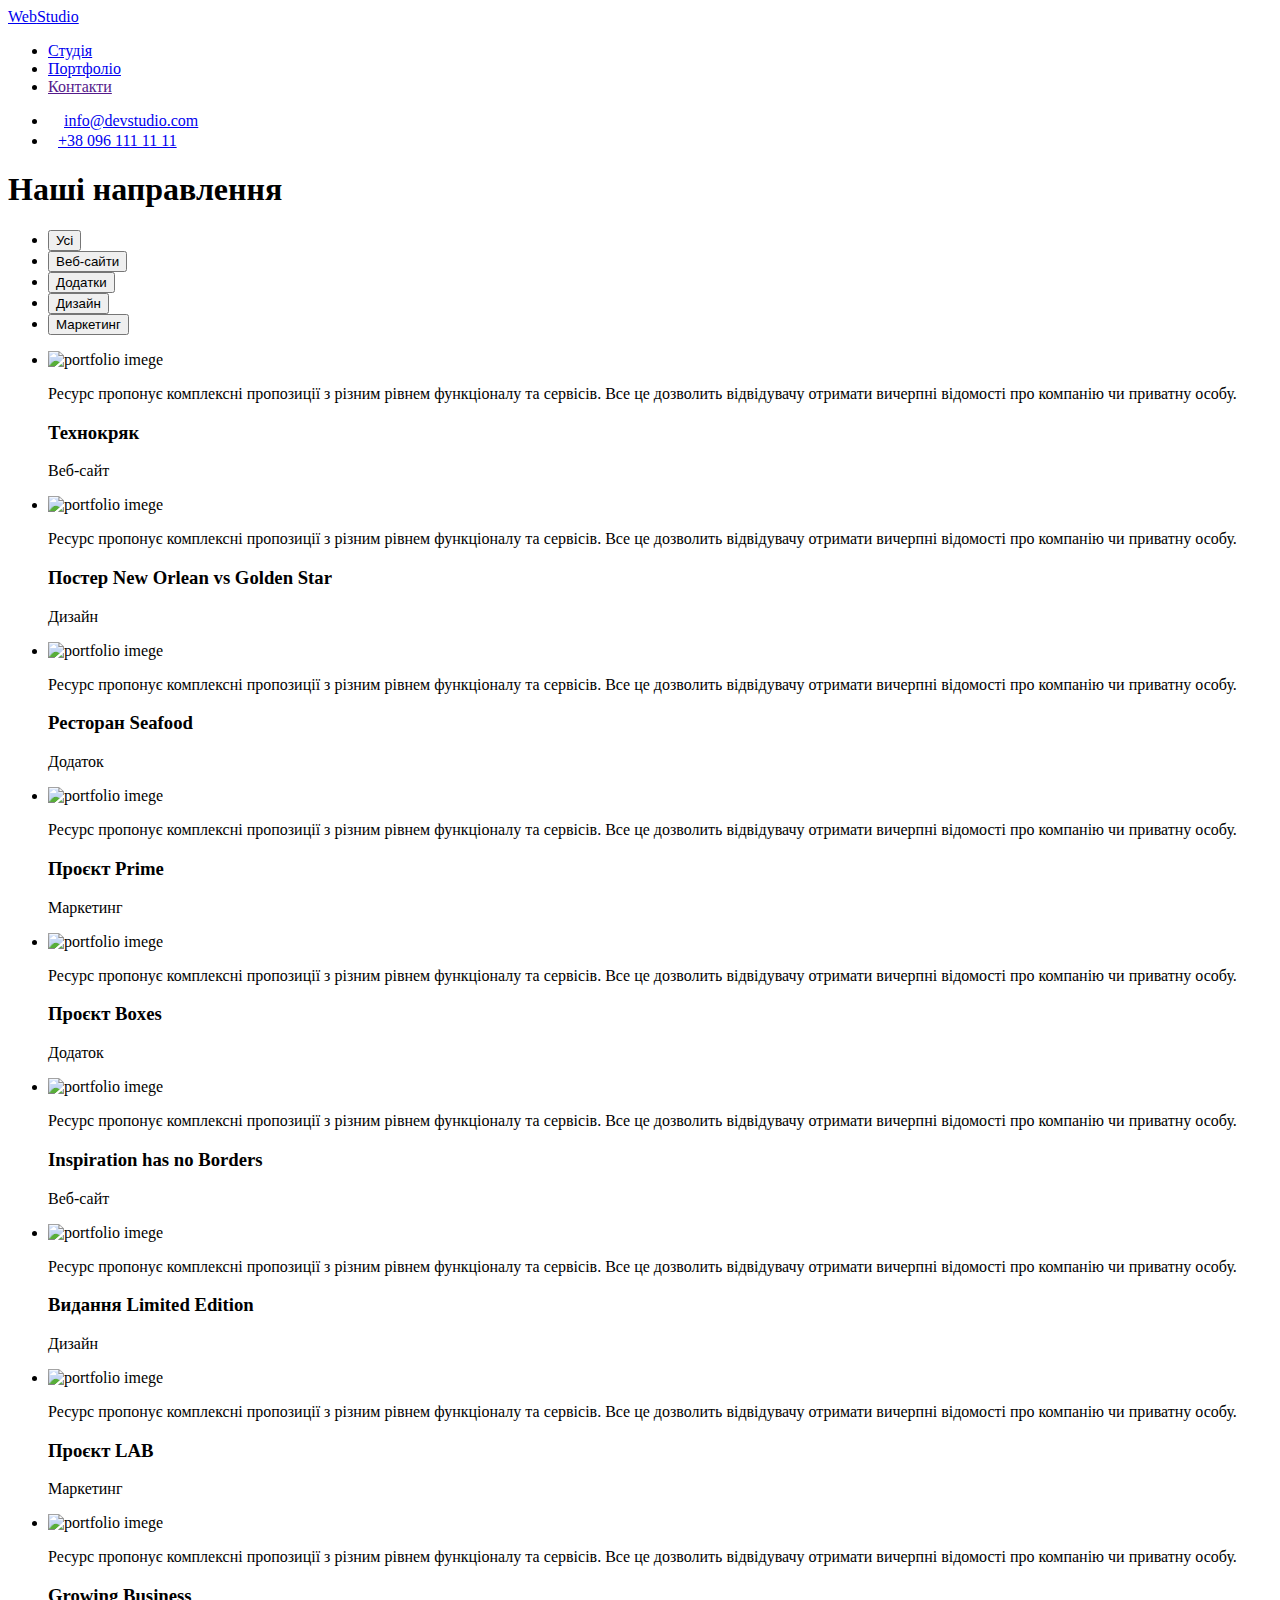
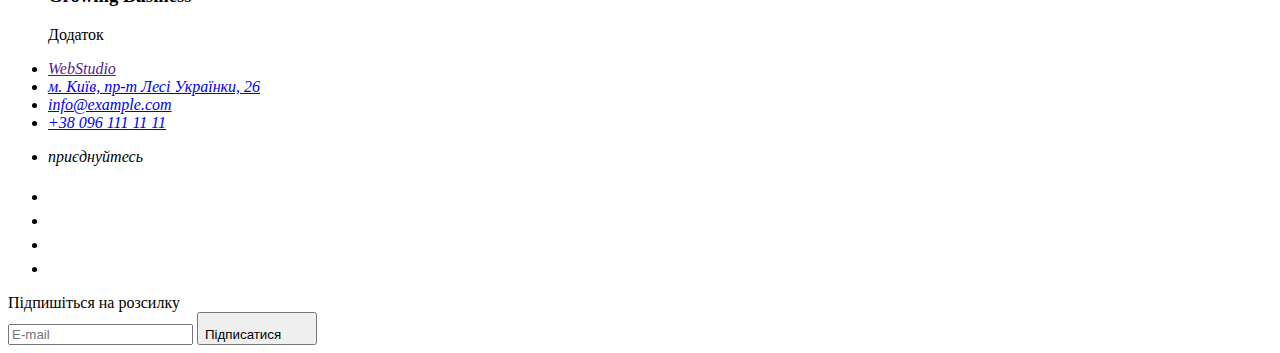
==== portfolio.html @ 8ef621ab "homework-8.1." ====
<!DOCTYPE html>
<html lang="en">
<head>
    <meta charset="UTF-8">
    <meta http-equiv="X-UA-Compatible" content="IE=edge">
    <meta name="viewport" content="width=device-width, initial-scale=1.0">
    <title>Portfolio</title>
    <link rel="preconnect" href="https://fonts.googleapis.com"> 
<link rel="preconnect" href="https://fonts.gstatic.com" crossorigin> 
<link href="https://fonts.googleapis.com/css2?family=Raleway:wght@700&family=Roboto:wght@400;500;700;900&display=swap" rel="stylesheet">
<link rel="stylesheet" href="https://cdnjs.cloudflare.com/ajax/libs/modern-normalize/1.1.0/modern-normalize.min.css" integrity="sha512-wpPYUAdjBVSE4KJnH1VR1HeZfpl1ub8YT/NKx4PuQ5NmX2tKuGu6U/JRp5y+Y8XG2tV+wKQpNHVUX03MfMFn9Q==" crossorigin="anonymous" referrerpolicy="no-referrer" />
<!-- <link rel="stylesheet" href="./css.portfolio/style.css"> -->
<link rel="stylesheet" href="./css/portfolio.min.css">
</head>
<body>
    <header class="header">
        <div class="container header__container">
        <a href="./portfolio.html" class="header__logo link"><span>Web</span>Studio</a>
<nav class="header__nav">
    <ul class="header__list list">
        <li class="header__item"><a href="../index.html" target="_self" class="header__link link">Студія</a> </li>
        <li class="header__item"><a href="./portfolio.html" target="_self" class="header__link link header__active">Портфоліо</a></li>
        <li class="header__item"><a href="" class="header__link link">Контакти</a></li>
    </ul>
</nav>
    <ul class="header__contact list">
        <li class="header__item"><a href="mailto:info@devstudio.com" target="_blank" rel="noopener noreferrer nofollow" class="header__contacts link"><svg width="16" height="12" class="header__icon__envelope"><use href="./img/icons.svg#icon-envelope-hover"></use></svg>info@devstudio.com</a></li>
        <li class="header__item"><a href="tel:+380961111111" class="header__contacts link"><svg width="10" height="16" class="header__icon__smartphone"><use href="./img/icons.svg#icon-smartphone"></use></svg>+38 096 111 11 11</a></li>
    </ul>
       </div>
    </header>
<main>
    <section class="works">
        <div class="container works__container">
        <h1 class="visually-hidden">Наші направлення</h1>
    <ul class="work__list list">
    <li class="works__btn"><button type="button" class="works__btn__item">Усі</button></li> 
    <li class="works__btn"><button type="button" class="works__btn__item">Веб-сайти</button></li> 
    <li class="works__btn"><button type="button" class="works__btn__item">Додатки</button></li> 
    <li class="works__btn"><button type="button" class="works__btn__item">Дизайн</button></li>  
    <li class="works__btn"><button type="button" class="works__btn__item">Маркетинг</button></li>  
    </ul>
    </section>
        </div>

    <section class="portfolio">
    <div class="container portfolio__container">

<ul class="portfolio__list list">
    <li class="portfolio__list__name">
        <div class="portfolio__thumb"><img class="overlay" src="img.portfolio/img1.jpg" alt="portfolio imege" width="370" height="290">
            <p class="portfolio__img__text">Ресурс пропонує комплексні пропозиції з різним рівнем функціоналу та сервісів. Все це дозволить відвідувачу отримати вичерпні відомості про компанію чи приватну особу.</p></div>
        
        <div class="portfolio__border"><h3 class="portfolio__img__title title">Технокряк</h3>
        <p class="portfolio__img__item items">Веб-сайт</p></div>
    </li>
    <li class="portfolio__list__name">
        <div class="portfolio__thumb"><img src="img.portfolio/img2.jpg" alt="portfolio imege" width="370" height="290">
            <p class="portfolio__img__text">Ресурс пропонує комплексні пропозиції з різним рівнем функціоналу та сервісів. Все це дозволить відвідувачу отримати вичерпні відомості про компанію чи приватну особу.</p></div>
        
        <div class="portfolio__border"><h3 class="portfolio__img__title title">Постер New Orlean vs Golden Star</h3>
        <p class="portfolio__img__item items">Дизайн</p></div>
    </li>
    <li class="portfolio__list__name">
        <div class="portfolio__thumb"><img src="img.portfolio/img3.jpg" alt="portfolio imege" width="370" height="290">
            <p class="portfolio__img__text">Ресурс пропонує комплексні пропозиції з різним рівнем функціоналу та сервісів. Все це дозволить відвідувачу отримати вичерпні відомості про компанію чи приватну особу.</p></div>
        
        <div class="portfolio__border"><h3 class="portfolio__img__title title">Ресторан Seafood</h3>
        <p class="portfolio__img__item items">Додаток</p></div>
    </li>
</ul>
 <ul class="portfolio__list list">
            <li class="portfolio__list__name">
                <div class="portfolio__thumb"><img src="img.portfolio/img4.jpg" alt="portfolio imege" width="370" height="290">
                    <p class="portfolio__img__text">Ресурс пропонує комплексні пропозиції з різним рівнем функціоналу та сервісів. Все це дозволить відвідувачу отримати вичерпні відомості про компанію чи приватну особу.</p></div>
                
                <div class="portfolio__border"><h3 class="portfolio__img__title title">Проєкт Prime</h3>
                <p class="portfolio__img__item items">Маркетинг</p></div>
            </li>
            <li class="portfolio__list__name">
                <div class="portfolio__thumb"><img src="img.portfolio/img5.jpg" alt="portfolio imege" width="370" height="290">
                    <p class="portfolio__img__text">Ресурс пропонує комплексні пропозиції з різним рівнем функціоналу та сервісів. Все це дозволить відвідувачу отримати вичерпні відомості про компанію чи приватну особу.</p></div>
                
                <div class="portfolio__border"><h3 class="portfolio__img__title title">Проєкт Boxes</h3>
                <p class="portfolio__img__item items">Додаток</p></div>
            </li>
            <li class="portfolio__list__name">
                <div class="portfolio__thumb"><img src="img.portfolio/img6.jpg" alt="portfolio imege" width="370" height="290">
                    <p class="portfolio__img__text">Ресурс пропонує комплексні пропозиції з різним рівнем функціоналу та сервісів. Все це дозволить відвідувачу отримати вичерпні відомості про компанію чи приватну особу.</p></div>
                
                <div class="portfolio__border"><h3 class="portfolio__img__title title">Inspiration has no Borders</h3>
                <p class="portfolio__img__item items">Веб-сайт</p></div>
            </li>
</ul>
 <ul class="portfolio__list list">
            <li class="portfolio__list__name">
                <div class="portfolio__thumb"><img src="img.portfolio/img7.jpg" alt="portfolio imege" width="370" height="290">
                    <p class="portfolio__img__text">Ресурс пропонує комплексні пропозиції з різним рівнем функціоналу та сервісів. Все це дозволить відвідувачу отримати вичерпні відомості про компанію чи приватну особу.</p></div>
                
                <div class="portfolio__border"><h3 class="portfolio__img__title title">Видання Limited Edition</h2>
                <p class="portfolio__img__item items">Дизайн</p></div>
            </li>
            <li class="portfolio__list__name">
                <div class="portfolio__thumb"><img src="img.portfolio/img8.jpg" alt="portfolio imege" width="370" height="290">
                    <p class="portfolio__img__text">Ресурс пропонує комплексні пропозиції з різним рівнем функціоналу та сервісів. Все це дозволить відвідувачу отримати вичерпні відомості про компанію чи приватну особу.</p></div>
                
                <div class="portfolio__border"><h3 class="portfolio__img__title title">Проєкт LAB</h2>
                <p class="portfolio__img__item items">Маркетинг</p></div>
            </li>
            <li class="portfolio__list__name">
                <div class="portfolio__thumb"><img src="img.portfolio/img9.jpg" alt="portfolio imege" width="370" height="290">
                    <p class="portfolio__img__text">Ресурс пропонує комплексні пропозиції з різним рівнем функціоналу та сервісів. Все це дозволить відвідувачу отримати вичерпні відомості про компанію чи приватну особу.</p></div>
                
                <div class="portfolio__border"><h3 class="portfolio__img__title title">Growing Business</h2>
                <p class="portfolio__img__item items">Додаток</p></div>
            </li>
 </ul>

   </div>
    </section>
</main>

<footer class="footer">
    <div class="container footer__containner">
        
        <address class="footer__address">
            <ul class="footer__list list">
                <li><a href="" class="footer__address__logo link"><span>Web</span>Studio</a></li>
                <li class="footer__address__contact"><a href="https://goo.gl/maps/3XAyXu9jAVE562DP9" target="_blank" rel="noopener noreferrer nofolow" class="footer__address__item link  footer__address__local">м. Київ, пр-т Лесі Українки, 26</a></li>
                <li class="footer__address__contact"><a href="mailto:info@example.com" class="footer__address__item link">info@example.com</a></li>
                <li class="footer__address__contact"><a href="tel:+380961111111" class="footer__address__item link">+38 096 111 11 11</a></li>
            </ul>
            <ul class="footer__soc list">
                <li><p class="footer__soc__title title">приєднуйтесь</p></li>
                
                <li class="footer__soc__items"><a href="#" class="footer__soc__link link"> <svg width="20" height="20" class="footer__soc__icons">
                    <use href="./img/icons.svg#icon-instagram"></use>
                </svg></a></li>
                <li class="footer__soc__items"><a href="#" class="footer__soc__link link"> <svg width="20" height="20" class="footer__soc__icons">
                    <use href="./img/icons.svg#icon-twitter"></use>
                </svg></a></li>
                <li class="footer__soc__items"><a href="#" class="footer__soc__link link"> <svg width="20" height="20" class="footer__soc__icons">
                    <use href="./img/icons.svg#icon-facebook"></use>
                </svg></a></li>
                <li class="footer__soc__items"><a href="#" class="footer__soc__link link"> <svg width="20" height="20" class="footer__soc__icons">
                    <use href="./img/icons.svg#icon-linkedin"></use>
                </svg></a></li>
            </ul>
        </address>
        <fotm class="footer__form list">
            <div class="footer__form__label"><label for="email" class="footer__form__text">Підпишіться на розсилку</label></div>
            <div class="footer__form__input"><input type="email" name="email" id="email" class="footer__form__email" placeholder="E-mail">
            <button type="submit" class="footer__form__btn">Підписатися <svg width="24" height="24" class="footer__icon__send"><use href="./img.portfolio/icons.svg#icon-send"></use></svg></button></div>
        </fotm>
    </div>
</footer>

    
</body>
</html>
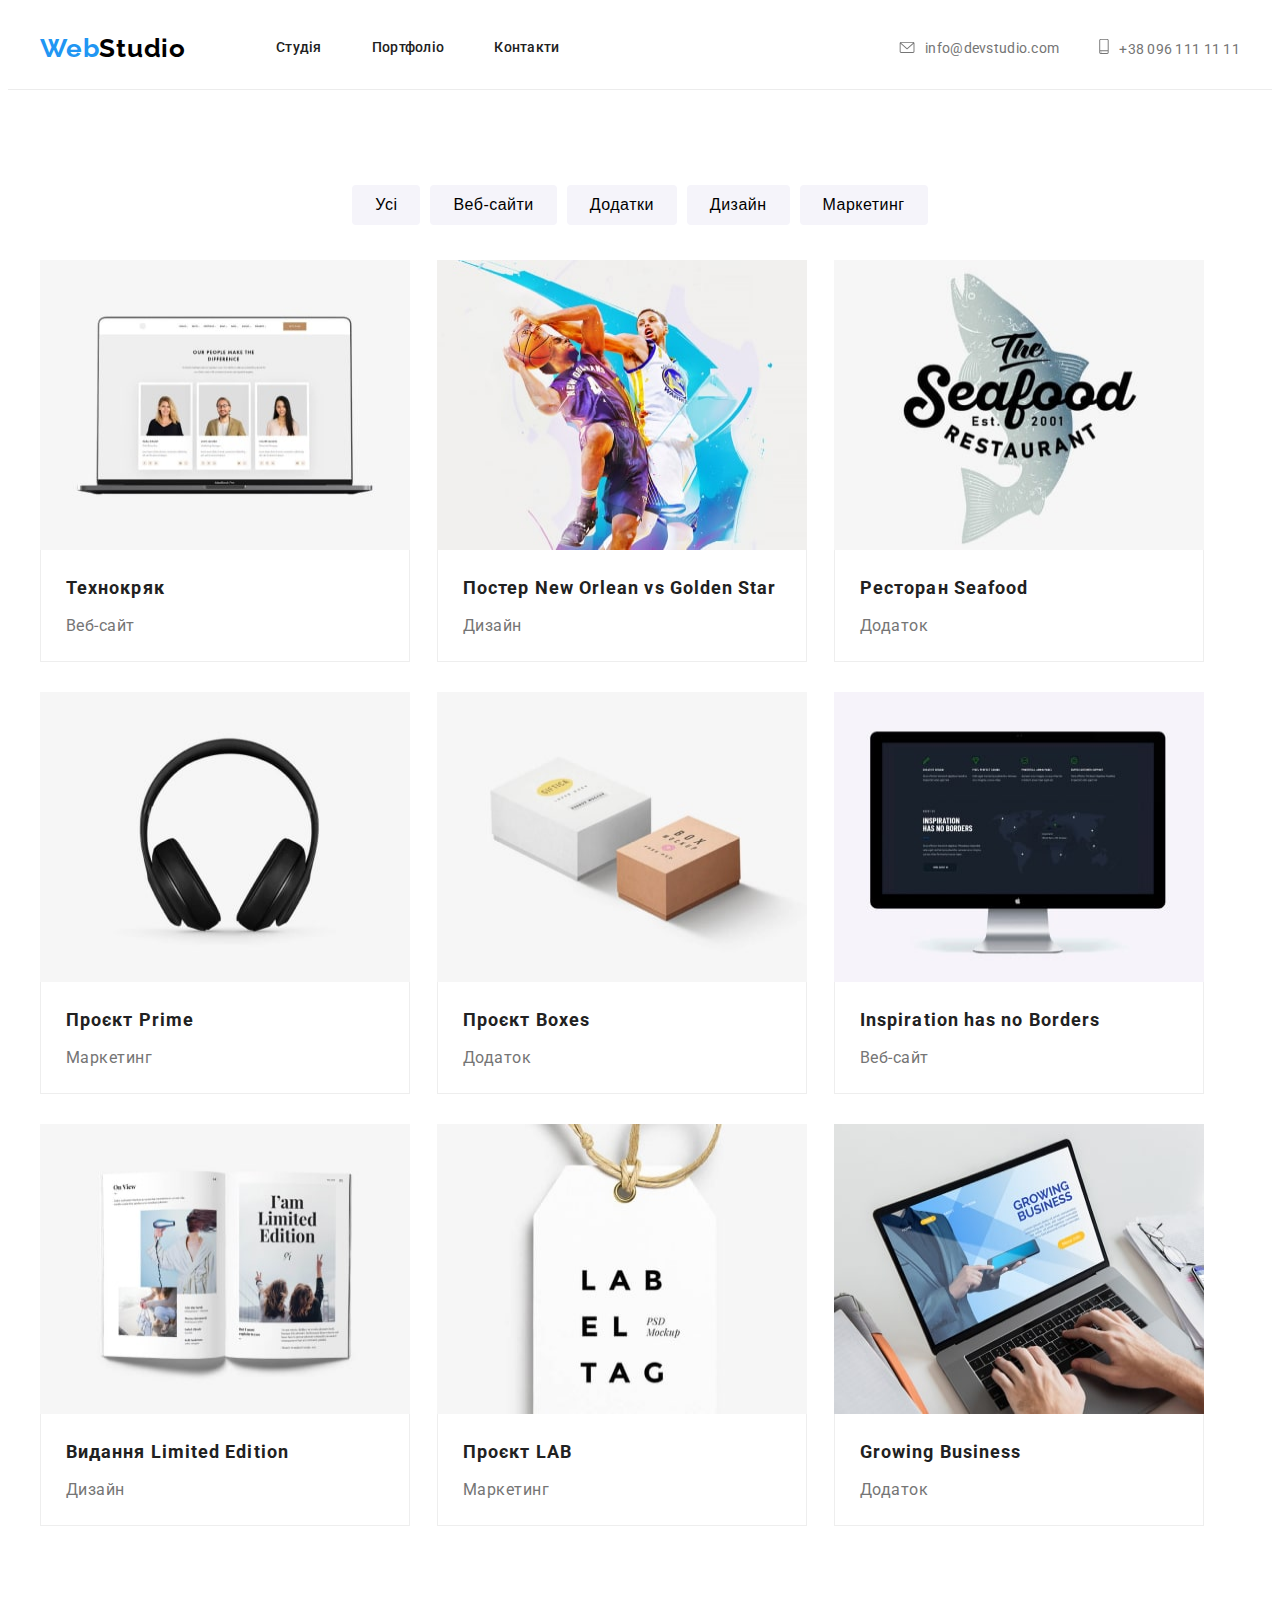
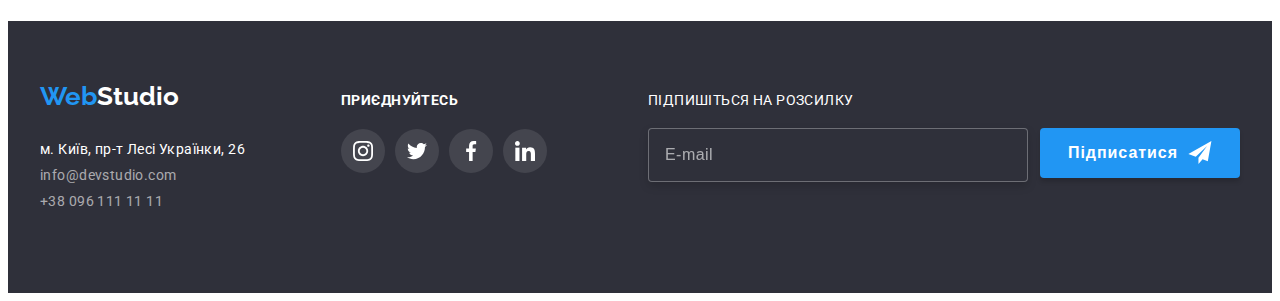
==== commit cbec5316: "homework-8.10." ====
--- a/portfolio.html
+++ b/portfolio.html
@@ -120,19 +120,20 @@
     </section>
 </main>
 
-<footer class="footer">
-    <div class="container footer__containner">
+<footer>
+    <section class="footer">
+        <div class="container footer__container">
         
         <address class="footer__address">
             <ul class="footer__list list">
-                <li><a href="" class="footer__address__logo link"><span>Web</span>Studio</a></li>
-                <li class="footer__address__contact"><a href="https://goo.gl/maps/3XAyXu9jAVE562DP9" target="_blank" rel="noopener noreferrer nofolow" class="footer__address__item link  footer__address__local">м. Київ, пр-т Лесі Українки, 26</a></li>
-                <li class="footer__address__contact"><a href="mailto:info@example.com" class="footer__address__item link">info@example.com</a></li>
-                <li class="footer__address__contact"><a href="tel:+380961111111" class="footer__address__item link">+38 096 111 11 11</a></li>
+                <li><a href="" class="footer__logo link"> <span>Web</span>Studio</a></li>
+                <li class="footer__items"><a href="https://goo.gl/maps/dPoQDVjqcK9kiGsp6" target="_blank" rel="noopener noreferrer nofolow" class="footer__link link footer__contact">м. Київ, пр-т Лесі Українки, 26</a></li>
+                <li class="footer__items"><a href="mailto:info@devstudio.com" class="footer__link link">info@devstudio.com</a></li>
+                <li class="footer__items"><a href="tel:+380961111111" class="footer__link link ">+38 096 111 11 11</a></li>
             </ul>
-            <ul class="footer__soc list">
-                <li><p class="footer__soc__title title">приєднуйтесь</p></li>
-                
+            <div class="footer__soc__tab">
+            <h3 class="footer__soc__title">приєднуйтесь</h3>
+            <ul class="footer__soc list">                  
                 <li class="footer__soc__items"><a href="#" class="footer__soc__link link"> <svg width="20" height="20" class="footer__soc__icons">
                     <use href="./img/icons.svg#icon-instagram"></use>
                 </svg></a></li>
@@ -145,15 +146,17 @@
                 <li class="footer__soc__items"><a href="#" class="footer__soc__link link"> <svg width="20" height="20" class="footer__soc__icons">
                     <use href="./img/icons.svg#icon-linkedin"></use>
                 </svg></a></li>
+            </div>
             </ul>
         </address>
-        <fotm class="footer__form list">
+        <fotm action="" class="footer__form">
             <div class="footer__form__label"><label for="email" class="footer__form__text">Підпишіться на розсилку</label></div>
-            <div class="footer__form__input"><input type="email" name="email" id="email" class="footer__form__email" placeholder="E-mail">
-            <button type="submit" class="footer__form__btn">Підписатися <svg width="24" height="24" class="footer__icon__send"><use href="./img.portfolio/icons.svg#icon-send"></use></svg></button></div>
+            <div class="footer__form__imput"><input type="email" name="email" id="email" class="footer__form__email" placeholder="E-mail">
+            <button type="submit" class="footer__form__btn">Підписатися <svg width="24" height="24" class="footer__form__icon"><use href="./img/icons.svg#icon-send"></use></svg></button></div>
         </fotm>
     </div>
-</footer>
+    </section>
+</footer> 
 
     
 </body>
--- a/css/portfolio.min.css
+++ b/css/portfolio.min.css
@@ -0,0 +1 @@
+p,h1,h2,h3{margin:0}ul{margin:0;padding-left:0}.link{text-decoration:none}.list{list-style:none}img{display:block}body{font-family:"roboto","relewey",sans-serif;color:#212121;background-color:#fff}.visually-hidden{position:absolute;width:1px;height:1px;margin:-1px;border:0;padding:0;white-space:nowrap;overflow:hidden}:root{--accent-color: #2196F3}.container{width:1200px;padding:0 15px;margin-left:auto;margin-right:auto}.title{font-weight:700;font-size:18px;line-height:2;letter-spacing:.06em}.items{font-size:16px;line-height:1.88;letter-spacing:.03em;color:#757575}.header{background-color:#fff;border-bottom:1px solid #ececec}.header__container{display:flex;align-items:center}.header__logo{padding:25px 0;margin-right:90px;display:block;font-family:"Raleway";font-style:normal;font-weight:700;font-size:26px;line-height:1.19;letter-spacing:.03em;color:#000}.header__logo>span{color:#2196f3}.header__list{display:flex}.header__list .header__item:not(:last-child) .header__link{margin-right:50px}.header__link{position:relative;display:block;padding-top:32px;padding-bottom:33px;transition-property:color;transition-duration:250ms;transition-timing-function:linear;font-style:normal;font-weight:500;font-size:14px;line-height:1.14;letter-spacing:.02em;color:#212121}.header__link:hover,.header__link:focus,.header__link:active{color:var(--accent-color)}.header__active:visited{color:var(--accent-color)}.header__active:visited::after{position:absolute;left:0;bottom:0;content:"";display:block;height:4px;width:100%;background-color:var(--accent-color);border-radius:2px}.header__item:first-child .header__contacts{margin-right:40px}.header__contact{margin-left:auto;display:flex}.header__contacts{display:flax;align-items:center;padding-top:30px;padding-bottom:30px;font-size:14px;line-height:1.14;letter-spacing:.02em;color:#757575;transition-property:color;transition-duration:250ms;transition-timing-function:linear}.header__contacts:hover,.header__contacts:focus{color:#2196f3}.header__icon__envelope{margin-right:10px;fill:currentColor}.header__icon__envelope:hover,.header__icon__envelope:focus{fill:currentColor}.header__icon__smartphone{margin-right:10px;fill:currentColor}.header__icon__smartphone:hover,.header__icon__smartphone:focus{fill:currentColor}.works__container{margin-top:95px}.work__list{display:flex;justify-content:center}.work__list .works__btn:not(:last-child){margin-right:10px}.works__btn__item{display:inline-block;padding:6px 22px;text-align:center;cursor:pointer;border:1px solid rgba(0,0,0,0);background:#f5f4fa;border-radius:4px;font-weight:500;font-size:16px;line-height:1.62;letter-spacing:.03em;transition-property:background-color,color,box-shadow,border-radius;transition-duration:250ms;transition-timing-function:linear}.works__btn__item:hover,.works__btn__item:focus{background-color:#2196f3;color:#fff;box-shadow:0px 3px 1px rgba(0,0,0,.1),0px 1px 2px rgba(0,0,0,.08),0px 2px 2px rgba(0,0,0,.12);border-radius:4px}.portfolio__container{padding-top:35px;padding-bottom:95px}.portfolio__list{display:flex;flex-wrap:wrap}.portfolio__list:not(:last-child){margin-bottom:30px}.portfolio__list .portfolio__list__name:not(:last-child){margin-right:27px}.portfolio__list__name{background-color:#fff;transition-property:border,box-shadow;transition-duration:250ms;transition-timing-function:linear}.portfolio__list__name:hover,.portfolio__list__name:focus{box-shadow:0px 1px 1px rgba(0,0,0,.12),0px 4px 4px rgba(0,0,0,.06),1px 4px 6px rgba(0,0,0,.16)}.portfolio__list__name>.portfolio__border{padding-top:20px;border-bottom:1px solid #eee;border-left:1px solid #eee;border-right:1px solid #eee}.portfolio__img__text{position:absolute;top:0;height:100%;width:100%;font-weight:400;font-size:18px;line-height:1.56;letter-spacing:.03em;color:#fff;background-color:rgba(33,150,243,.9);padding:63px 24px;transform:translateY(100%);transition-property:transform;transition-duration:250ms;transition-timing-function:linear}.portfolio__thumb{position:relative;overflow:hidden}.portfolio__thumb:hover .portfolio__img__text{transform:translateY(0%)}.portfolio__img__title{display:flex;margin-left:25px;margin-right:auto;margin-bottom:5px}.portfolio__img__item{display:flex;margin-left:25px;margin-right:auto;margin-bottom:20px}.footer{background-color:#2f303a}.footer__container{padding-top:60px;padding-bottom:60px}@media screen and (min-width: 1200px){.footer__container{padding-top:60px;padding-bottom:60px;display:flex;align-items:baseline}}.footer__address{display:block}@media screen and (min-width: 768px){.footer__address{display:flex;justify-content:space-around}}@media screen and (min-width: 1200px){.footer__address{align-items:baseline}}.footer__list{margin-bottom:60px}@media screen and (min-width: 1200px){.footer__list{margin-right:70px;min-width:231px;margin-bottom:0px}}.footer__logo{display:flex;justify-content:center;margin-bottom:30px;font-family:"Raleway";font-style:normal;font-weight:700;font-size:24px;line-height:1.17;text-align:center;color:#fff}.footer__logo>span{color:#2196f3}@media screen and (min-width: 1200px){.footer__logo{justify-content:flex-start;font-size:26px;line-height:1.19}}.footer__items:not(:last-child) .footer__link{margin-bottom:10px}.footer__link{display:flex;justify-content:center;font-style:normal;font-size:14px;line-height:1.14;text-align:center;letter-spacing:.03em;color:rgba(255,255,255,.6);transition-property:color;transition-duration:250ms;transition-timing-function:linear}@media screen and (min-width: 1200px){.footer__link{justify-content:flex-start}}.footer__link:hover,.footer__link:focus{color:var(--accent-color)}.footer__contact{color:#fff}@media screen and (min-width: 768px){.footer__soc__tab{display:block}}.footer__soc__title{display:flex;justify-content:center;margin-bottom:20px;font-style:normal;font-size:14px;line-height:1.14;text-align:center;letter-spacing:.03em;text-transform:uppercase;color:#fff}@media screen and (min-width: 1200px){.footer__soc__title{justify-content:flex-start}}.footer__soc{display:flex;justify-content:center;margin-bottom:60px}@media screen and (min-width: 1200px){.footer__soc{margin-right:90px}}.footer__soc__items{width:44px;height:44px}.footer__soc__items:not(:last-child){margin-right:10px}.footer__soc__link{width:100%;height:100%;display:flex;justify-content:center;align-items:center;border-radius:50%;background-color:rgba(255,255,255,.1);color:#fff;transition-property:background-color;transition-duration:250ms;transition-timing-function:linear}.footer__soc__link:hover,.footer__soc__link:focus{background-color:#2196f3}.footer__soc__icons{fill:currentColor}.footer__form__label{margin-bottom:20px}@media screen and (max-width: 767px){.footer__form__imput{display:flex;flex-wrap:wrap;justify-content:center}}@media screen and (min-width: 1200px){.footer__form__imput{display:flex}}.footer__form__text{display:flex;justify-content:center;text-align:center;font-size:14px;line-height:1.14;letter-spacing:.03em;text-transform:uppercase;color:#fff}@media screen and (min-width: 1200px){.footer__form__text{justify-content:flex-start}}.footer__form__email{width:450px;height:50px;border:1px solid rgba(255,255,255,.3);filter:drop-shadow(0px 4px 4px rgba(0, 0, 0, 0.15));border-radius:4px;margin-bottom:20px;background-color:#2f303a;padding-left:16px;color:#fff;transition-property:border-color;transition-duration:250ms;transition-timing-function:linear}.footer__form__email:hover,.footer__form__email:focus{outline:rgba(0,0,0,0);border-color:var(--accent-color)}@media screen and (min-width: 768px){.footer__form__email{display:flex;margin-right:auto;margin-left:auto}}@media screen and (min-width: 1200px){.footer__form__email{display:block;width:360px;margin-right:12px}}.footer__form__email::-moz-placeholder{font-weight:400;font-size:16px;line-height:1.25;display:flex;align-items:center;letter-spacing:.03em;color:rgba(255,255,255,.6)}.footer__form__email:-ms-input-placeholder{font-weight:400;font-size:16px;line-height:1.25;display:flex;align-items:center;letter-spacing:.03em;color:rgba(255,255,255,.6)}.footer__form__email::placeholder{font-weight:400;font-size:16px;line-height:1.25;display:flex;align-items:center;letter-spacing:.03em;color:rgba(255,255,255,.6)}.footer__form__btn{display:flex;align-items:center;text-align:center;padding:10px 28px 10px 28px;background-color:var(--accent-color);box-shadow:0px 4px 4px rgba(0,0,0,.15);border-radius:4px;border:rgba(0,0,0,0);cursor:pointer;font-weight:700;font-size:16px;line-height:1.88;letter-spacing:.06em;color:#fff}@media screen and (min-width: 768px){.footer__form__btn{margin-right:auto;margin-left:auto}}@media screen and (min-width: 1200px){.footer__form__btn{max-height:50px;font-size:16px;color:#fff}}.footer__form__icon{margin-left:10px;height:24px;width:24px;fill:#fff}.footer__form{margin-left:auto;margin-right:0}.footer__form__label{margin-bottom:20px}.footer__form__input{display:flex}.footer__form__text{font-size:14px;line-height:16px;letter-spacing:.03em;text-transform:uppercase;color:#fff}.footer__form__email{width:360px;height:50px;border:1px solid rgba(255,255,255,.3);filter:drop-shadow(0px 4px 4px rgba(0, 0, 0, 0.15));border-radius:4px;background-color:#2f303a;padding-left:16px;color:#fff;margin-right:12px;transition-property:border-color;transition-duration:250ms;transition-timing-function:linear}.footer__form__email:hover,.footer__form__email:focus{outline:rgba(0,0,0,0);border-color:var(--accent-color)}.footer__form__email::-moz-placeholder{font-weight:400;font-size:16px;line-height:1.25;display:flax;align-items:center;letter-spacing:.03em;color:rgba(255,255,255,.6)}.footer__form__email:-ms-input-placeholder{font-weight:400;font-size:16px;line-height:1.25;display:flax;align-items:center;letter-spacing:.03em;color:rgba(255,255,255,.6)}.footer__form__email::placeholder{font-weight:400;font-size:16px;line-height:1.25;display:flax;align-items:center;letter-spacing:.03em;color:rgba(255,255,255,.6)}.footer__form__btn{padding:10px 28px 10px 28px;background-color:var(--accent-color);box-shadow:0px 4px 4px rgba(0,0,0,.15);border-radius:4px;border:rgba(0,0,0,0);cursor:pointer;font-weight:700;font-size:16px;line-height:1.88;display:flax;align-items:center;text-align:center;letter-spacing:.06em;color:#fff}.footer__icon__send{margin-left:10px;height:24px;width:24px;fill:#fff}/*# sourceMappingURL=portfolio.min.css.map */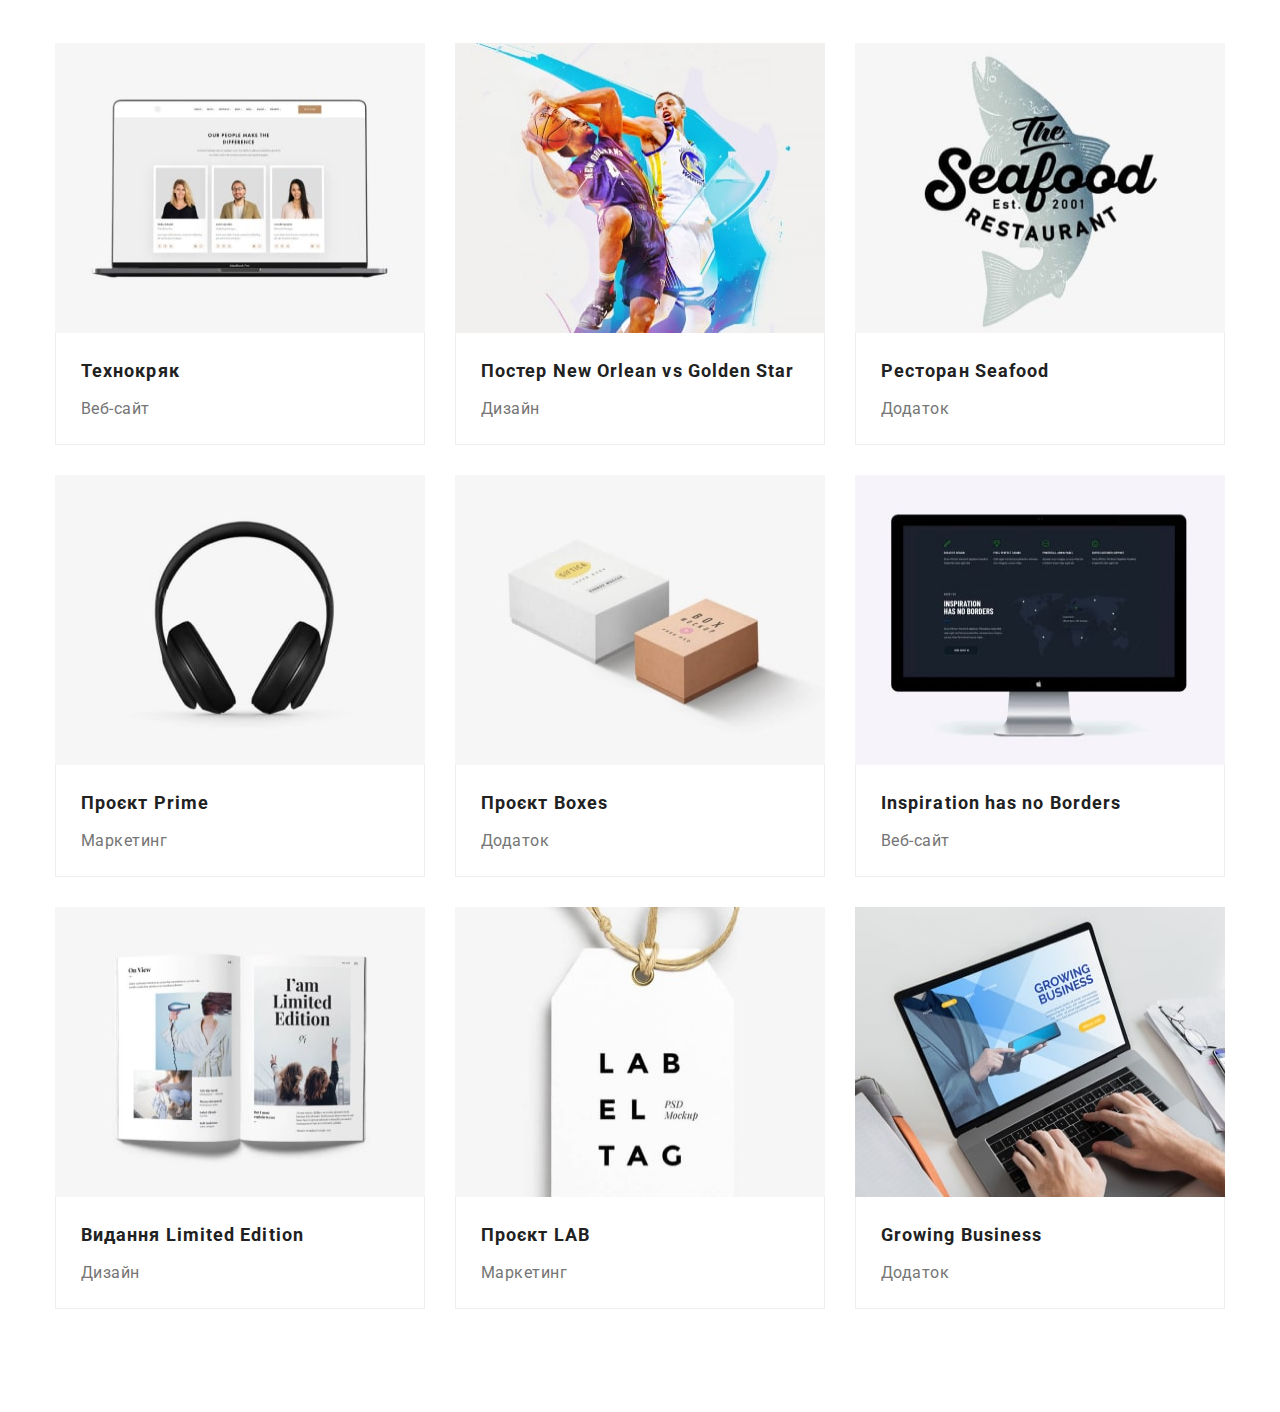
==== commit 96b66f59: "homework-8.11." ====
--- a/portfolio.html
+++ b/portfolio.html
@@ -3,7 +3,7 @@
 <head>
     <meta charset="UTF-8">
     <meta http-equiv="X-UA-Compatible" content="IE=edge">
-    <meta name="viewport" content="width=device-width, initial-scale=1.0">
+    <meta name="viewport" content="width=device-width, initial-scale=1.0"/>
     <title>Portfolio</title>
     <link rel="preconnect" href="https://fonts.googleapis.com"> 
 <link rel="preconnect" href="https://fonts.gstatic.com" crossorigin> 
@@ -13,24 +13,54 @@
 <link rel="stylesheet" href="./css/portfolio.min.css">
 </head>
 <body>
-    <header class="header">
-        <div class="container header__container">
-        <a href="./portfolio.html" class="header__logo link"><span>Web</span>Studio</a>
-<nav class="header__nav">
-    <ul class="header__list list">
-        <li class="header__item"><a href="../index.html" target="_self" class="header__link link">Студія</a> </li>
-        <li class="header__item"><a href="./portfolio.html" target="_self" class="header__link link header__active">Портфоліо</a></li>
-        <li class="header__item"><a href="" class="header__link link">Контакти</a></li>
-    </ul>
-</nav>
-    <ul class="header__contact list">
-        <li class="header__item"><a href="mailto:info@devstudio.com" target="_blank" rel="noopener noreferrer nofollow" class="header__contacts link"><svg width="16" height="12" class="header__icon__envelope"><use href="./img/icons.svg#icon-envelope-hover"></use></svg>info@devstudio.com</a></li>
-        <li class="header__item"><a href="tel:+380961111111" class="header__contacts link"><svg width="10" height="16" class="header__icon__smartphone"><use href="./img/icons.svg#icon-smartphone"></use></svg>+38 096 111 11 11</a></li>
-    </ul>
-       </div>
-    </header>
+    <!-- <header class="header">    
+        <div class="container header__main">
+            <a href="./index.html" class="header__logo link"> <span>Web</span>Studio</a>
+        <nav class="header__nav">
+        <ul class="header__list list">
+            <li class="header__list__nav"><a href="./index.html" target="_self" class="header__link link header__active">Студія</a></li>
+            <li class="header__list__nav"><a href="./portfolio.html" target="_self" class="header__link link">Портфоліо</a></li>
+            <li class="header__list__nav"><a href="" class="header__link link">Контакти</a></li>
+        </ul>
+       </nav>
+       <ul class="header__info list">
+        <li class="header__list__nav header__icons"><a href="mailto:info@devstudio.com" class="header__links link"><svg width="16" height="12" class="header__icon__envelope"><use href="./img/icons.svg#icon-envelope-hover"></use></svg>info@devstudio.com</a></li>
+        <li class="header__list__nav header__icons"><a href="tel:+380961111111" class="header__links link"><svg width="10" height="16" class="header__icon__smartphone"><use href="./img/icons.svg#icon-smartphone"></use></svg>+38 096 111 11 11</a></li>
+       </ul>
+       <button type="button" class="header__btn__open is-open" aria-expanded="false"><svg width="40" height="40" class="menu_40px"><use href="./img/icons.svg#icon-menu_40px"></use></svg></button>
+    </div>
+
+ <div class="container  header__mob__menu">
+<div class="mobile__menu ">
+    <div >
+        <button class="header__btn__close "><svg width="40" height="40" class="close_40px"><use href="./img/icons.svg#icon-close_40px"></use></svg></button>
+        <nav class="header__mob__nav">
+        <ul class="header__mob__list list">
+            <li class="header__mob__list__nav"><a href="./index.html" target="_self" class="header__mob__link link header__active">Студія</a></li>
+            <li class="header__mob__list__nav"><a href="./portfolio.html" target="_self" class="header__mob__link link">Портфоліо</a></li>
+            <li class="header__mob__list__nav"><a href="" class="header__mob__link link">Контакти</a></li>
+        </ul>
+       </nav>
+    </div>
+
+   <div>
+   <ul class="header__mob__info list">
+    <li class="header__mob__info__nav"><a href="tel:+380961111111" class="header__mob__tel link">+38 096 111 11 11</a></li>
+    <li class="header__mob__info__nav"><a href="mailto:info@devstudio.com" class="header__mob__email link">info@devstudio.com</a></li> 
+   </ul>
+
+   <ul class="header__soc list">
+    <li class="header__soc__link link"><div class="header__Instagram__line">Instagram</div></li>
+    <li class="header__soc__link link"><div class="header__Twitter__line">Twitter</div></li>
+    <li class="header__soc__link link"><div class="header__Facebook__line">Facebook</li>
+    <li class="header__soc__link link">LinkedIn</div></li>
+   </ul>
+</div>
+</div>
+</div>
+    </header> -->
 <main>
-    <section class="works">
+    <!-- <section class="works">
         <div class="container works__container">
         <h1 class="visually-hidden">Наші направлення</h1>
     <ul class="work__list list">
@@ -40,77 +70,123 @@
     <li class="works__btn"><button type="button" class="works__btn__item">Дизайн</button></li>  
     <li class="works__btn"><button type="button" class="works__btn__item">Маркетинг</button></li>  
     </ul>
-    </section>
-        </div>
+</div>
+    </section> -->
+       
 
     <section class="portfolio">
     <div class="container portfolio__container">
 
 <ul class="portfolio__list list">
     <li class="portfolio__list__name">
-        <div class="portfolio__thumb"><img class="overlay" src="img.portfolio/img1.jpg" alt="portfolio imege" width="370" height="290">
-            <p class="portfolio__img__text">Ресурс пропонує комплексні пропозиції з різним рівнем функціоналу та сервісів. Все це дозволить відвідувачу отримати вичерпні відомості про компанію чи приватну особу.</p></div>
+        <div class="portfolio__thumb">
+            <picture>
+                <source srcset="./img.portfolio/img1.jpg 1x, ./img.portfolio/img1_2x_desktop.jpg 2x" media="(min-wight:1200px)">
+                <source srcset="./img.portfolio/img1_1x_tab.jpeg 1x, ./img.portfolio/img1_2x_tab.jpeg 2x"media="(min-wight:768px)">
+                <source srcset="./img.portfolio/img1_1x_mob.jpeg 1x, ./img.portfolio/img1_2x_mob.jpeg 2x" media="(min-wight:480px)">
+                <img class="overlay" srcset="./img.portfolio/img1.jpg 1x, ./img.portfolio/img1_2x_desktop.jpg 2x" src="./img/img_photo1.jpg" src="img.portfolio/img1.jpg" alt="portfolio imege" width="370" height="290">
+            </picture>
+            <p class="portfolio__img__text">Ресурс пропонує комплексні пропозиції з різним рівнем функціоналу та сервісів. Все це дозволить відвідувачу отримати вичерпні відомості про компанію чи приватну особу.</p>
+        </div>
         
-        <div class="portfolio__border"><h3 class="portfolio__img__title title">Технокряк</h3>
+        <div class="portfolio__border">
+            <h3 class="portfolio__img__title title">Технокряк</h3>
         <p class="portfolio__img__item items">Веб-сайт</p></div>
     </li>
     <li class="portfolio__list__name">
-        <div class="portfolio__thumb"><img src="img.portfolio/img2.jpg" alt="portfolio imege" width="370" height="290">
+        <div class="portfolio__thumb"> 
+        <picture>
+            <source srcset="./img.portfolio/img2.jpg 1x, ./img.portfolio/img2_2x_desktop.jpg 2x" media="(min-wight:1200px)">
+            <source srcset="./img.portfolio/img2_1x_tab.jpeg 1x, ./img.portfolio/img2_2x_tab.jpeg 2x"media="(min-wight:768px)">
+            <source srcset="./img.portfolio/img2_1x_mob.jpeg 1x, ./img.portfolio/img2_2x_mob.jpeg 2x"media="(min-wight:480px)"> 
+            <img srcset="./img.portfolio/img2.jpg 1x, ./img.portfolio/img2_2x_desktop.jpg 2x" src="img.portfolio/img2.jpg" alt="portfolio imege" width="370" height="290">
+        </picture>
             <p class="portfolio__img__text">Ресурс пропонує комплексні пропозиції з різним рівнем функціоналу та сервісів. Все це дозволить відвідувачу отримати вичерпні відомості про компанію чи приватну особу.</p></div>
         
         <div class="portfolio__border"><h3 class="portfolio__img__title title">Постер New Orlean vs Golden Star</h3>
         <p class="portfolio__img__item items">Дизайн</p></div>
     </li>
     <li class="portfolio__list__name">
-        <div class="portfolio__thumb"><img src="img.portfolio/img3.jpg" alt="portfolio imege" width="370" height="290">
-            <p class="portfolio__img__text">Ресурс пропонує комплексні пропозиції з різним рівнем функціоналу та сервісів. Все це дозволить відвідувачу отримати вичерпні відомості про компанію чи приватну особу.</p></div>
-        
+        <div class="portfolio__thumb"> 
+        <picture>
+            <source srcset="./img.portfolio/img3.jpg 1x, ./img.portfolio/img3_2x_desktop.jpg 2x"media="(min-wight:1200px)">
+            <source srcset="./img.portfolio/img3_1x_tab.jpeg 1x, ./img.portfolio/img3_2x_tab.jpeg 2x" media="(min-wight:768px)">
+            <source srcset="./img.portfolio/img3_1x_mob.jpeg 1x, ./img.portfolio/img3_2x_mob.jpeg 2x" media="(min-wight:480px)"> 
+            <img srcset="./img.portfolio/img3.jpg 1x, ./img.portfolio/img3_2x_desktop.jpg 2x" src="img.portfolio/img3.jpg" alt="portfolio imege" width="370" height="290">
+        </picture>
+            <p class="portfolio__img__text">Ресурс пропонує комплексні пропозиції з різним рівнем функціоналу та сервісів. Все це дозволить відвідувачу отримати вичерпні відомості про компанію чи приватну особу.</p></div>        
         <div class="portfolio__border"><h3 class="portfolio__img__title title">Ресторан Seafood</h3>
         <p class="portfolio__img__item items">Додаток</p></div>
     </li>
-</ul>
- <ul class="portfolio__list list">
-            <li class="portfolio__list__name">
-                <div class="portfolio__thumb"><img src="img.portfolio/img4.jpg" alt="portfolio imege" width="370" height="290">
-                    <p class="portfolio__img__text">Ресурс пропонує комплексні пропозиції з різним рівнем функціоналу та сервісів. Все це дозволить відвідувачу отримати вичерпні відомості про компанію чи приватну особу.</p></div>
-                
+   <li class="portfolio__list__name">
+       <div class="portfolio__thumb">
+                    <picture>
+                        <source srcset="./img.portfolio/img4.jpg 1x, ./img.portfolio/img4_2x_desktop.jpg 2x" media="(min-wight:1200px)">
+                        <source srcset="./img.portfolio/img4_1x_tab.jpeg 1x, ./img.portfolio/img4_2x_tab.jpeg 2x" media="(min-wight:768px)">
+                        <source srcset="./img.portfolio/img4_1x_mob.jpeg 1x, ./img.portfolio/img4_2x_mob.jpeg 2x" media="(min-wight:480px)"> 
+                        <img srcset="./img.portfolio/img4.jpg 1x, ./img.portfolio/img4_2x_desktop.jpg 2x" src="img.portfolio/img4.jpg" alt="portfolio imege" width="370" height="290">
+                    </picture>                    
+                    <p class="portfolio__img__text">Ресурс пропонує комплексні пропозиції з різним рівнем функціоналу та сервісів. Все це дозволить відвідувачу отримати вичерпні відомості про компанію чи приватну особу.</p></div>                
                 <div class="portfolio__border"><h3 class="portfolio__img__title title">Проєкт Prime</h3>
                 <p class="portfolio__img__item items">Маркетинг</p></div>
             </li>
             <li class="portfolio__list__name">
-                <div class="portfolio__thumb"><img src="img.portfolio/img5.jpg" alt="portfolio imege" width="370" height="290">
-                    <p class="portfolio__img__text">Ресурс пропонує комплексні пропозиції з різним рівнем функціоналу та сервісів. Все це дозволить відвідувачу отримати вичерпні відомості про компанію чи приватну особу.</p></div>
-                
+                <div class="portfolio__thumb">
+                    <picture>
+                        <source srcset="./img.portfolio/img5.jpg 1x, ./img.portfolio/img5_2x_desktop.jpg 2x" media="(min-wight:1200px)">
+                        <source srcset="./img.portfolio/img5_1x_tab.jpeg 1x, ./img.portfolio/img5_2x_tab.jpeg 2x" media="(min-wight:768px)">
+                        <source srcset="./img.portfolio/img5_1x_mob.jpeg 1x, ./img.portfolio/img5_2x_mob.jpeg 2x" media="(min-wight:480px)"> 
+                        <img srcset="./img.portfolio/img5.jpg 1x, ./img.portfolio/img5_2x_desktop.jpg 2x" src="img.portfolio/img5.jpg" alt="portfolio imege" width="370" height="290">
+                    </picture>                    
+                    <p class="portfolio__img__text">Ресурс пропонує комплексні пропозиції з різним рівнем функціоналу та сервісів. Все це дозволить відвідувачу отримати вичерпні відомості про компанію чи приватну особу.</p></div>                
                 <div class="portfolio__border"><h3 class="portfolio__img__title title">Проєкт Boxes</h3>
                 <p class="portfolio__img__item items">Додаток</p></div>
             </li>
             <li class="portfolio__list__name">
-                <div class="portfolio__thumb"><img src="img.portfolio/img6.jpg" alt="portfolio imege" width="370" height="290">
-                    <p class="portfolio__img__text">Ресурс пропонує комплексні пропозиції з різним рівнем функціоналу та сервісів. Все це дозволить відвідувачу отримати вичерпні відомості про компанію чи приватну особу.</p></div>
-                
+                <div class="portfolio__thumb">
+                    <picture>
+                        <source srcset="./img.portfolio/img6.jpg 1x, ./img.portfolio/img6_2x_desktop.jpg 2x" media="(min-wight:1200px)">
+                        <source srcset="./img.portfolio/img6_1x_tab.jpeg 1x, ./img.portfolio/img6_2x_tab.jpeg 2x" media="(min-wight:768px)">
+                        <source srcset="./img.portfolio/img6_1x_mob.jpeg 1x, ./img.portfolio/img6_2x_mob.jpeg 2x" media="(min-wight:480px)"> 
+                        <img srcset="./img.portfolio/img6.jpg 1x, ./img.portfolio/img6_2x_desktop.jpg 2x" src="img.portfolio/img6.jpg" alt="portfolio imege" width="370" height="290">
+                    </picture>                    
+                    <p class="portfolio__img__text">Ресурс пропонує комплексні пропозиції з різним рівнем функціоналу та сервісів. Все це дозволить відвідувачу отримати вичерпні відомості про компанію чи приватну особу.</p></div>                
                 <div class="portfolio__border"><h3 class="portfolio__img__title title">Inspiration has no Borders</h3>
                 <p class="portfolio__img__item items">Веб-сайт</p></div>
             </li>
-</ul>
- <ul class="portfolio__list list">
-            <li class="portfolio__list__name">
-                <div class="portfolio__thumb"><img src="img.portfolio/img7.jpg" alt="portfolio imege" width="370" height="290">
-                    <p class="portfolio__img__text">Ресурс пропонує комплексні пропозиції з різним рівнем функціоналу та сервісів. Все це дозволить відвідувачу отримати вичерпні відомості про компанію чи приватну особу.</p></div>
-                
+            <li class="portfolio__list__name">
+                <div class="portfolio__thumb">
+                    <picture>
+                        <source srcset="./img.portfolio/img7.jpg 1x, ./img.portfolio/img7_2x_desktop.jpg 2x" media="(min-wight:1200px)">
+                        <source srcset="./img.portfolio/img7_1x_tab.jpeg 1x, ./img.portfolio/img7_2x_tab.jpeg 2x" media="(min-wight:768px)">
+                        <source srcset="./img.portfolio/img7_1x_mob.jpeg 1x, ./img.portfolio/img7_2x_mob.jpeg 2x" media="(min-wight:480px)"> 
+                        <img srcset="./img.portfolio/img7.jpg 1x, ./img.portfolio/img7_2x_desktop.jpg 2x" src="img.portfolio/img7.jpg" alt="portfolio imege" width="370" height="290">
+                    </picture>                   
+                    <p class="portfolio__img__text">Ресурс пропонує комплексні пропозиції з різним рівнем функціоналу та сервісів. Все це дозволить відвідувачу отримати вичерпні відомості про компанію чи приватну особу.</p></div>                
                 <div class="portfolio__border"><h3 class="portfolio__img__title title">Видання Limited Edition</h2>
                 <p class="portfolio__img__item items">Дизайн</p></div>
             </li>
             <li class="portfolio__list__name">
-                <div class="portfolio__thumb"><img src="img.portfolio/img8.jpg" alt="portfolio imege" width="370" height="290">
-                    <p class="portfolio__img__text">Ресурс пропонує комплексні пропозиції з різним рівнем функціоналу та сервісів. Все це дозволить відвідувачу отримати вичерпні відомості про компанію чи приватну особу.</p></div>
-                
+                <div class="portfolio__thumb">
+                    <picture>
+                        <source srcset="./img.portfolio/img8.jpg 1x, ./img.portfolio/img8_2x_desktop.jpg 2x" media="(min-wight:1200px)">
+                        <source srcset="./img.portfolio/img8_1x_tab.jpeg 1x, ./img.portfolio/img8_2x_tab.jpeg 2x" media="(min-wight:768px)">
+                        <source srcset="./img.portfolio/img8_1x_mob.jpeg 1x, ./img.portfolio/img8_2x_mob.jpeg 2x" media="(min-wight:480px)"> 
+                        <img srcset="./img.portfolio/img8.jpg 1x, ./img.portfolio/img8_2x_desktop.jpg 2x" src="img.portfolio/img8.jpg" alt="portfolio imege" width="370" height="290">
+                    </picture>                    
+                    <p class="portfolio__img__text">Ресурс пропонує комплексні пропозиції з різним рівнем функціоналу та сервісів. Все це дозволить відвідувачу отримати вичерпні відомості про компанію чи приватну особу.</p></div>                
                 <div class="portfolio__border"><h3 class="portfolio__img__title title">Проєкт LAB</h2>
                 <p class="portfolio__img__item items">Маркетинг</p></div>
             </li>
             <li class="portfolio__list__name">
-                <div class="portfolio__thumb"><img src="img.portfolio/img9.jpg" alt="portfolio imege" width="370" height="290">
-                    <p class="portfolio__img__text">Ресурс пропонує комплексні пропозиції з різним рівнем функціоналу та сервісів. Все це дозволить відвідувачу отримати вичерпні відомості про компанію чи приватну особу.</p></div>
-                
+                <div class="portfolio__thumb">
+                    <picture>
+                        <source srcset="./img.portfolio/img9.jpg 1x, ./img.portfolio/img9_2x_desktop.jpg 2x" media="(min-wight:1200px)">
+                        <source srcset="./img.portfolio/img9_1x_tab.jpeg 1x, ./img.portfolio/img9_2x_tab.jpeg 2x" media="(min-wight:768px)">
+                        <source srcset="./img.portfolio/img9_1x_mob.jpeg 1x, ./img.portfolio/img9_2x_mob.jpeg 2x" media="(min-wight:480px)"> 
+                        <img srcset="./img.portfolio/img9.jpg 1x, ./img.portfolio/img9_2x_desktop.jpg 2x" src="img.portfolio/img9.jpg" alt="portfolio imege" width="370" height="290">
+                    </picture>                
+                    <p class="portfolio__img__text">Ресурс пропонує комплексні пропозиції з різним рівнем функціоналу та сервісів. Все це дозволить відвідувачу отримати вичерпні відомості про компанію чи приватну особу.</p></div>    
                 <div class="portfolio__border"><h3 class="portfolio__img__title title">Growing Business</h2>
                 <p class="portfolio__img__item items">Додаток</p></div>
             </li>
@@ -120,7 +196,7 @@
     </section>
 </main>
 
-<footer>
+<!-- <footer>
     <section class="footer">
         <div class="container footer__container">
         
@@ -156,8 +232,8 @@
         </fotm>
     </div>
     </section>
-</footer> 
-
-    
+</footer>  -->
+
+    <script src="./js/portfolio-menu.js"></script>
 </body>
 </html>--- a/css/portfolio.min.css
+++ b/css/portfolio.min.css
@@ -1 +1 @@
-p,h1,h2,h3{margin:0}ul{margin:0;padding-left:0}.link{text-decoration:none}.list{list-style:none}img{display:block}body{font-family:"roboto","relewey",sans-serif;color:#212121;background-color:#fff}.visually-hidden{position:absolute;width:1px;height:1px;margin:-1px;border:0;padding:0;white-space:nowrap;overflow:hidden}:root{--accent-color: #2196F3}.container{width:1200px;padding:0 15px;margin-left:auto;margin-right:auto}.title{font-weight:700;font-size:18px;line-height:2;letter-spacing:.06em}.items{font-size:16px;line-height:1.88;letter-spacing:.03em;color:#757575}.header{background-color:#fff;border-bottom:1px solid #ececec}.header__container{display:flex;align-items:center}.header__logo{padding:25px 0;margin-right:90px;display:block;font-family:"Raleway";font-style:normal;font-weight:700;font-size:26px;line-height:1.19;letter-spacing:.03em;color:#000}.header__logo>span{color:#2196f3}.header__list{display:flex}.header__list .header__item:not(:last-child) .header__link{margin-right:50px}.header__link{position:relative;display:block;padding-top:32px;padding-bottom:33px;transition-property:color;transition-duration:250ms;transition-timing-function:linear;font-style:normal;font-weight:500;font-size:14px;line-height:1.14;letter-spacing:.02em;color:#212121}.header__link:hover,.header__link:focus,.header__link:active{color:var(--accent-color)}.header__active:visited{color:var(--accent-color)}.header__active:visited::after{position:absolute;left:0;bottom:0;content:"";display:block;height:4px;width:100%;background-color:var(--accent-color);border-radius:2px}.header__item:first-child .header__contacts{margin-right:40px}.header__contact{margin-left:auto;display:flex}.header__contacts{display:flax;align-items:center;padding-top:30px;padding-bottom:30px;font-size:14px;line-height:1.14;letter-spacing:.02em;color:#757575;transition-property:color;transition-duration:250ms;transition-timing-function:linear}.header__contacts:hover,.header__contacts:focus{color:#2196f3}.header__icon__envelope{margin-right:10px;fill:currentColor}.header__icon__envelope:hover,.header__icon__envelope:focus{fill:currentColor}.header__icon__smartphone{margin-right:10px;fill:currentColor}.header__icon__smartphone:hover,.header__icon__smartphone:focus{fill:currentColor}.works__container{margin-top:95px}.work__list{display:flex;justify-content:center}.work__list .works__btn:not(:last-child){margin-right:10px}.works__btn__item{display:inline-block;padding:6px 22px;text-align:center;cursor:pointer;border:1px solid rgba(0,0,0,0);background:#f5f4fa;border-radius:4px;font-weight:500;font-size:16px;line-height:1.62;letter-spacing:.03em;transition-property:background-color,color,box-shadow,border-radius;transition-duration:250ms;transition-timing-function:linear}.works__btn__item:hover,.works__btn__item:focus{background-color:#2196f3;color:#fff;box-shadow:0px 3px 1px rgba(0,0,0,.1),0px 1px 2px rgba(0,0,0,.08),0px 2px 2px rgba(0,0,0,.12);border-radius:4px}.portfolio__container{padding-top:35px;padding-bottom:95px}.portfolio__list{display:flex;flex-wrap:wrap}.portfolio__list:not(:last-child){margin-bottom:30px}.portfolio__list .portfolio__list__name:not(:last-child){margin-right:27px}.portfolio__list__name{background-color:#fff;transition-property:border,box-shadow;transition-duration:250ms;transition-timing-function:linear}.portfolio__list__name:hover,.portfolio__list__name:focus{box-shadow:0px 1px 1px rgba(0,0,0,.12),0px 4px 4px rgba(0,0,0,.06),1px 4px 6px rgba(0,0,0,.16)}.portfolio__list__name>.portfolio__border{padding-top:20px;border-bottom:1px solid #eee;border-left:1px solid #eee;border-right:1px solid #eee}.portfolio__img__text{position:absolute;top:0;height:100%;width:100%;font-weight:400;font-size:18px;line-height:1.56;letter-spacing:.03em;color:#fff;background-color:rgba(33,150,243,.9);padding:63px 24px;transform:translateY(100%);transition-property:transform;transition-duration:250ms;transition-timing-function:linear}.portfolio__thumb{position:relative;overflow:hidden}.portfolio__thumb:hover .portfolio__img__text{transform:translateY(0%)}.portfolio__img__title{display:flex;margin-left:25px;margin-right:auto;margin-bottom:5px}.portfolio__img__item{display:flex;margin-left:25px;margin-right:auto;margin-bottom:20px}.footer{background-color:#2f303a}.footer__container{padding-top:60px;padding-bottom:60px}@media screen and (min-width: 1200px){.footer__container{padding-top:60px;padding-bottom:60px;display:flex;align-items:baseline}}.footer__address{display:block}@media screen and (min-width: 768px){.footer__address{display:flex;justify-content:space-around}}@media screen and (min-width: 1200px){.footer__address{align-items:baseline}}.footer__list{margin-bottom:60px}@media screen and (min-width: 1200px){.footer__list{margin-right:70px;min-width:231px;margin-bottom:0px}}.footer__logo{display:flex;justify-content:center;margin-bottom:30px;font-family:"Raleway";font-style:normal;font-weight:700;font-size:24px;line-height:1.17;text-align:center;color:#fff}.footer__logo>span{color:#2196f3}@media screen and (min-width: 1200px){.footer__logo{justify-content:flex-start;font-size:26px;line-height:1.19}}.footer__items:not(:last-child) .footer__link{margin-bottom:10px}.footer__link{display:flex;justify-content:center;font-style:normal;font-size:14px;line-height:1.14;text-align:center;letter-spacing:.03em;color:rgba(255,255,255,.6);transition-property:color;transition-duration:250ms;transition-timing-function:linear}@media screen and (min-width: 1200px){.footer__link{justify-content:flex-start}}.footer__link:hover,.footer__link:focus{color:var(--accent-color)}.footer__contact{color:#fff}@media screen and (min-width: 768px){.footer__soc__tab{display:block}}.footer__soc__title{display:flex;justify-content:center;margin-bottom:20px;font-style:normal;font-size:14px;line-height:1.14;text-align:center;letter-spacing:.03em;text-transform:uppercase;color:#fff}@media screen and (min-width: 1200px){.footer__soc__title{justify-content:flex-start}}.footer__soc{display:flex;justify-content:center;margin-bottom:60px}@media screen and (min-width: 1200px){.footer__soc{margin-right:90px}}.footer__soc__items{width:44px;height:44px}.footer__soc__items:not(:last-child){margin-right:10px}.footer__soc__link{width:100%;height:100%;display:flex;justify-content:center;align-items:center;border-radius:50%;background-color:rgba(255,255,255,.1);color:#fff;transition-property:background-color;transition-duration:250ms;transition-timing-function:linear}.footer__soc__link:hover,.footer__soc__link:focus{background-color:#2196f3}.footer__soc__icons{fill:currentColor}.footer__form__label{margin-bottom:20px}@media screen and (max-width: 767px){.footer__form__imput{display:flex;flex-wrap:wrap;justify-content:center}}@media screen and (min-width: 1200px){.footer__form__imput{display:flex}}.footer__form__text{display:flex;justify-content:center;text-align:center;font-size:14px;line-height:1.14;letter-spacing:.03em;text-transform:uppercase;color:#fff}@media screen and (min-width: 1200px){.footer__form__text{justify-content:flex-start}}.footer__form__email{width:450px;height:50px;border:1px solid rgba(255,255,255,.3);filter:drop-shadow(0px 4px 4px rgba(0, 0, 0, 0.15));border-radius:4px;margin-bottom:20px;background-color:#2f303a;padding-left:16px;color:#fff;transition-property:border-color;transition-duration:250ms;transition-timing-function:linear}.footer__form__email:hover,.footer__form__email:focus{outline:rgba(0,0,0,0);border-color:var(--accent-color)}@media screen and (min-width: 768px){.footer__form__email{display:flex;margin-right:auto;margin-left:auto}}@media screen and (min-width: 1200px){.footer__form__email{display:block;width:360px;margin-right:12px}}.footer__form__email::-moz-placeholder{font-weight:400;font-size:16px;line-height:1.25;display:flex;align-items:center;letter-spacing:.03em;color:rgba(255,255,255,.6)}.footer__form__email:-ms-input-placeholder{font-weight:400;font-size:16px;line-height:1.25;display:flex;align-items:center;letter-spacing:.03em;color:rgba(255,255,255,.6)}.footer__form__email::placeholder{font-weight:400;font-size:16px;line-height:1.25;display:flex;align-items:center;letter-spacing:.03em;color:rgba(255,255,255,.6)}.footer__form__btn{display:flex;align-items:center;text-align:center;padding:10px 28px 10px 28px;background-color:var(--accent-color);box-shadow:0px 4px 4px rgba(0,0,0,.15);border-radius:4px;border:rgba(0,0,0,0);cursor:pointer;font-weight:700;font-size:16px;line-height:1.88;letter-spacing:.06em;color:#fff}@media screen and (min-width: 768px){.footer__form__btn{margin-right:auto;margin-left:auto}}@media screen and (min-width: 1200px){.footer__form__btn{max-height:50px;font-size:16px;color:#fff}}.footer__form__icon{margin-left:10px;height:24px;width:24px;fill:#fff}.footer__form{margin-left:auto;margin-right:0}.footer__form__label{margin-bottom:20px}.footer__form__input{display:flex}.footer__form__text{font-size:14px;line-height:16px;letter-spacing:.03em;text-transform:uppercase;color:#fff}.footer__form__email{width:360px;height:50px;border:1px solid rgba(255,255,255,.3);filter:drop-shadow(0px 4px 4px rgba(0, 0, 0, 0.15));border-radius:4px;background-color:#2f303a;padding-left:16px;color:#fff;margin-right:12px;transition-property:border-color;transition-duration:250ms;transition-timing-function:linear}.footer__form__email:hover,.footer__form__email:focus{outline:rgba(0,0,0,0);border-color:var(--accent-color)}.footer__form__email::-moz-placeholder{font-weight:400;font-size:16px;line-height:1.25;display:flax;align-items:center;letter-spacing:.03em;color:rgba(255,255,255,.6)}.footer__form__email:-ms-input-placeholder{font-weight:400;font-size:16px;line-height:1.25;display:flax;align-items:center;letter-spacing:.03em;color:rgba(255,255,255,.6)}.footer__form__email::placeholder{font-weight:400;font-size:16px;line-height:1.25;display:flax;align-items:center;letter-spacing:.03em;color:rgba(255,255,255,.6)}.footer__form__btn{padding:10px 28px 10px 28px;background-color:var(--accent-color);box-shadow:0px 4px 4px rgba(0,0,0,.15);border-radius:4px;border:rgba(0,0,0,0);cursor:pointer;font-weight:700;font-size:16px;line-height:1.88;display:flax;align-items:center;text-align:center;letter-spacing:.06em;color:#fff}.footer__icon__send{margin-left:10px;height:24px;width:24px;fill:#fff}/*# sourceMappingURL=portfolio.min.css.map */+p,h1,h2,h3{margin:0}ul{margin:0;padding-left:0}.link{text-decoration:none}.list{list-style:none}img{display:block}body{font-family:"roboto","relewey",sans-serif;color:#212121;background-color:#fff}.visually-hidden{position:absolute;width:1px;height:1px;margin:-1px;border:0;padding:0;white-space:nowrap;overflow:hidden}:root{--accent-color: #2196F3}.container{padding:0 15px;margin-left:auto;margin-right:auto}@media screen and (min-width: 480px){.container{width:450px}}@media screen and (min-width: 768px){.container{width:738px}}@media screen and (min-width: 1200px){.container{width:1170px}}.title{font-weight:700;font-size:18px;line-height:2;letter-spacing:.06em}.items{font-size:16px;line-height:1.88;letter-spacing:.03em;color:#757575}.header{background-color:#fff;border-bottom:#ececec}.header__main{display:flex;align-items:center}.header__logo{display:block;font-family:"Raleway";font-style:normal;font-weight:700;letter-spacing:.03em;color:#000;margin-right:216px;padding:16px,0px;font-size:24px;line-height:1.17}.header__logo>span{color:#2196f3}@media screen and (min-width: 768px){.header__logo{margin-right:85px}}@media screen and (min-width: 1200px){.header__logo{margin-right:93px;padding:25px 0px;font-size:26px;line-height:1.19}}@media screen and (max-width: 767px){.header__nav{display:none}}.header__list{display:flex}.header__list .header__list__nav:not(:last-child) .header__link{margin-right:50px}.header__link{position:relative;display:block;padding-top:32px;padding-bottom:33px;transition-property:var(--accent-color);transition-duration:250ms;font-weight:500;font-size:14px;line-height:1.14;letter-spacing:.02em;color:#212121}.header__link:hover,.header__link:focus{color:var(--accent-color)}.header__active:visited{color:var(--accent-color)}@media screen and (min-width: 768px){.header__active::after{position:absolute;left:0;bottom:0;content:"";display:block;height:4px;width:100%;background-color:var(--accent-color);border-radius:2px}}@media screen and (min-width: 1200px){.header__active::after{position:absolute;left:0;bottom:0;content:"";display:block;height:4px;width:100%;background-color:var(--accent-color);border-radius:2px}}.header__info{display:none;margin-left:auto}@media screen and (min-width: 768px){.header__info{display:block}.header__info .header__list__nav:first-child .header__links{margin-bottom:10px}}@media screen and (min-width: 1200px){.header__info{display:flex}.header__info .header__list__nav:first-child .header__links{margin-right:40px;margin-bottom:0px}}.header__links{display:flex;align-items:center;transition-property:color;transition-duration:250ms;font-size:14px;line-height:1.14;letter-spacing:.02em;color:#757575}.header__links:hover,.header__links:focus{color:#2196f3}.header__icon__envelope{margin-right:10px;fill:currentColor}.header__icon__envelope:hover,.header__icon__envelope:focus{fill:currentColor}.header__icon__smartphone{margin-right:10px;fill:currentColor}.header__icon__smartphone:hover,.header__icon__smartphone:focus{fill:currentColor}.header__btn__open{cursor:pointer;margin-left:auto;border:rgba(0,0,0,0);background-color:#fff;transition:fill,250ms linear;padding-top:10px}@media screen and (min-width: 768px){.header__btn__open{display:none}}.header__btn__open:hover,.header__btn__open:focus{fill:var(--accent-color)}.header__mob__menu{display:none;position:fixed;width:100vw;height:100vh;background-color:#fff;top:0px;left:0px;right:0px;transition-property:opacity,visibility;transition-duration:250ms;transition-timing-function:linear}.header__mob__menu.is-open{display:block}.mobile__menu{position:relative;overflow:hidden;display:flex;flex-direction:column;height:100%;justify-content:space-between;padding-top:10px;padding-bottom:45px;padding-left:40px;padding-right:10px}.header__btn__close{cursor:pointer;display:block;margin-left:auto;margin-right:0;border:rgba(0,0,0,0);background-color:#fff;transition:fill,250ms linear}.header__btn__close:hover,.header__btn__close:focus{fill:var(--accent-color)}.header__mob__list__nav{margin-bottom:30px}.header__mob__link{font-weight:500;font-size:40px;line-height:47px;letter-spacing:.02em;color:#212121;transition:color,250ms linear}.header__mob__link:hover,.header__mob__link:focus{color:var(--accent-color)}.header__mob__info{margin-bottom:64px}.header__mob__info__nav:first-child{margin-bottom:30px}.header__mob__tel{font-weight:500;font-size:34px;line-height:1.17;letter-spacing:.02em;color:#2196f3}.header__mob__email{font-weight:500;font-size:24px;line-height:1.16;letter-spacing:.02em;color:#757575;transition:color,250ms linear}.header__mob__email:hover,.header__mob__email:focus{color:var(--accent-color)}.header__soc{display:flex;align-items:center}.header__soc__link{position:relative;font-weight:500;font-size:18px;line-height:1.22px;letter-spacing:.02em;color:#2196f3}.header__soc__link:not(:last-child){margin-right:20px}.header__Instagram__line::after{content:"";position:absolute;height:1px;width:22px;display:block;border:1px solid rgba(33,33,33,.2);top:0;left:85px;transform:rotate(90deg)}.header__Twitter__line::after{content:"";position:absolute;height:1px;width:22px;display:block;border:1px solid rgba(33,33,33,.2);top:0;left:57px;transform:rotate(90deg)}.header__Facebook__line::after{content:"";position:absolute;height:1px;width:22px;display:block;border:1px solid rgba(33,33,33,.2);top:0;left:80px;transform:rotate(90deg)}.works__container{padding-top:60px;padding-bottom:40px}@media screen and (min-width: 768px){.works__container{padding-bottom:30px}}@media screen and (min-width: 1200px){.works__container{padding-top:95px;padding-bottom:50px}}.work__list{display:flex;flex-wrap:wrap;justify-content:flex-start}.work__list .works__btn:not(:last-child){margin-right:10px}@media screen and (min-width: 768px){.work__list{justify-content:center}}.works__btn__item{margin-bottom:15px;display:inline-block;padding:6px 22px;text-align:center;cursor:pointer;border:1px solid rgba(0,0,0,0);background:#f5f4fa;border-radius:4px;font-weight:500;font-size:16px;line-height:1.62;letter-spacing:.03em;transition-property:background-color,color,box-shadow,border-radius;transition-duration:250ms;transition-timing-function:linear}.works__btn__item:hover,.works__btn__item:focus{background-color:#2196f3;color:#fff;box-shadow:0px 3px 1px rgba(0,0,0,.1),0px 1px 2px rgba(0,0,0,.08),0px 2px 2px rgba(0,0,0,.12);border-radius:4px}@media screen and (min-width: 768px){.works__btn__item{margin-bottom:0px}}.portfolio__container{padding-top:40px;padding-bottom:60px}@media screen and (min-width: 1200px){.portfolio__container{padding-top:35px;padding-bottom:95px}}.portfolio__list{display:flex;flex-wrap:wrap;justify-content:center;margin-bottom:-30px}@media screen and (min-width: 768px){.portfolio__list{margin-right:-30px}.portfolio__list .portfolio__list__name:last-child{margin-right:auto}}@media screen and (min-width: 1200px){.portfolio__list{margin-right:-30px}}.portfolio__list__name{background-color:#fff;transition-property:border,box-shadow;transition-duration:250ms;transition-timing-function:linear;margin-bottom:30px}.portfolio__list__name:hover,.portfolio__list__name:focus{box-shadow:0px 1px 1px rgba(0,0,0,.12),0px 4px 4px rgba(0,0,0,.06),1px 4px 6px rgba(0,0,0,.16)}.portfolio__list__name>.portfolio__border{padding-top:20px;border-bottom:1px solid #eee;border-left:1px solid #eee;border-right:1px solid #eee}@media screen and (min-width: 768px){.portfolio__list__name{width:calc((100% - 60px)/2);margin-right:30px}}@media screen and (min-width: 1200px){.portfolio__list__name{width:calc((100% - 90px)/3);margin-right:30px}}@media screen and (max-width: 767px){.portfolio__list__name:first-child .portfolio__border{max-height:110px}}@media screen and (max-width: 1199px){.portfolio__list__name:first-child .portfolio__border{height:146px}}.portfolio__img__text{position:absolute;top:0;height:100%;width:100%;font-weight:400;font-size:18px;line-height:1.56;letter-spacing:.03em;color:#fff;background-color:rgba(33,150,243,.9);padding:63px 24px;transform:translateY(100%);transition-property:transform;transition-duration:250ms;transition-timing-function:linear}.portfolio__thumb{position:relative;overflow:hidden}.portfolio__thumb:hover .portfolio__img__text{transform:translateY(0%)}.portfolio__img__title{display:flex;margin-left:25px;margin-right:auto;margin-bottom:5px}.portfolio__img__item{display:flex;margin-left:25px;margin-right:auto;margin-bottom:20px}.footer{background-color:#2f303a}.footer__container{padding-top:60px;padding-bottom:60px}@media screen and (min-width: 1200px){.footer__container{padding-top:60px;padding-bottom:60px;display:flex;align-items:baseline}}.footer__address{display:block}@media screen and (min-width: 768px){.footer__address{display:flex;justify-content:space-around}}@media screen and (min-width: 1200px){.footer__address{align-items:baseline}}.footer__list{margin-bottom:60px}@media screen and (min-width: 1200px){.footer__list{margin-right:70px;min-width:231px;margin-bottom:0px}}.footer__logo{display:flex;justify-content:center;margin-bottom:30px;font-family:"Raleway";font-style:normal;font-weight:700;font-size:24px;line-height:1.17;text-align:center;color:#fff}.footer__logo>span{color:#2196f3}@media screen and (min-width: 1200px){.footer__logo{justify-content:flex-start;font-size:26px;line-height:1.19}}.footer__items:not(:last-child) .footer__link{margin-bottom:10px}.footer__link{display:flex;justify-content:center;font-style:normal;font-size:14px;line-height:1.14;text-align:center;letter-spacing:.03em;color:rgba(255,255,255,.6);transition-property:color;transition-duration:250ms;transition-timing-function:linear}@media screen and (min-width: 1200px){.footer__link{justify-content:flex-start}}.footer__link:hover,.footer__link:focus{color:var(--accent-color)}.footer__contact{color:#fff}@media screen and (min-width: 768px){.footer__soc__tab{display:block}}.footer__soc__title{display:flex;justify-content:center;margin-bottom:20px;font-style:normal;font-size:14px;line-height:1.14;text-align:center;letter-spacing:.03em;text-transform:uppercase;color:#fff}@media screen and (min-width: 1200px){.footer__soc__title{justify-content:flex-start}}.footer__soc{display:flex;justify-content:center;margin-bottom:60px}@media screen and (min-width: 1200px){.footer__soc{margin-right:90px}}.footer__soc__items{width:44px;height:44px}.footer__soc__items:not(:last-child){margin-right:10px}.footer__soc__link{width:100%;height:100%;display:flex;justify-content:center;align-items:center;border-radius:50%;background-color:rgba(255,255,255,.1);color:#fff;transition-property:background-color;transition-duration:250ms;transition-timing-function:linear}.footer__soc__link:hover,.footer__soc__link:focus{background-color:#2196f3}.footer__soc__icons{fill:currentColor}.footer__form__label{margin-bottom:20px}@media screen and (max-width: 767px){.footer__form__imput{display:flex;flex-wrap:wrap;justify-content:center}}@media screen and (min-width: 1200px){.footer__form__imput{display:flex}}.footer__form__text{display:flex;justify-content:center;text-align:center;font-size:14px;line-height:1.14;letter-spacing:.03em;text-transform:uppercase;color:#fff}@media screen and (min-width: 1200px){.footer__form__text{justify-content:flex-start}}.footer__form__email{width:450px;height:50px;border:1px solid rgba(255,255,255,.3);filter:drop-shadow(0px 4px 4px rgba(0, 0, 0, 0.15));border-radius:4px;margin-bottom:20px;background-color:#2f303a;padding-left:16px;color:#fff;transition-property:border-color;transition-duration:250ms;transition-timing-function:linear}.footer__form__email:hover,.footer__form__email:focus{outline:rgba(0,0,0,0);border-color:var(--accent-color)}@media screen and (min-width: 768px){.footer__form__email{display:flex;margin-right:auto;margin-left:auto}}@media screen and (min-width: 1200px){.footer__form__email{display:block;width:360px;margin-right:12px}}.footer__form__email::-moz-placeholder{font-weight:400;font-size:16px;line-height:1.25;display:flex;align-items:center;letter-spacing:.03em;color:rgba(255,255,255,.6)}.footer__form__email:-ms-input-placeholder{font-weight:400;font-size:16px;line-height:1.25;display:flex;align-items:center;letter-spacing:.03em;color:rgba(255,255,255,.6)}.footer__form__email::placeholder{font-weight:400;font-size:16px;line-height:1.25;display:flex;align-items:center;letter-spacing:.03em;color:rgba(255,255,255,.6)}.footer__form__btn{display:flex;align-items:center;text-align:center;padding:10px 28px 10px 28px;background-color:var(--accent-color);box-shadow:0px 4px 4px rgba(0,0,0,.15);border-radius:4px;border:rgba(0,0,0,0);cursor:pointer;font-weight:700;font-size:16px;line-height:1.88;letter-spacing:.06em;color:#fff}@media screen and (min-width: 768px){.footer__form__btn{margin-right:auto;margin-left:auto}}@media screen and (min-width: 1200px){.footer__form__btn{max-height:50px;font-size:16px;color:#fff}}.footer__form__icon{margin-left:10px;height:24px;width:24px;fill:#fff}.footer__form{margin-left:auto;margin-right:0}.footer__form__label{margin-bottom:20px}.footer__form__input{display:flex}.footer__form__text{font-size:14px;line-height:16px;letter-spacing:.03em;text-transform:uppercase;color:#fff}.footer__form__email{width:360px;height:50px;border:1px solid rgba(255,255,255,.3);filter:drop-shadow(0px 4px 4px rgba(0, 0, 0, 0.15));border-radius:4px;background-color:#2f303a;padding-left:16px;color:#fff;margin-right:12px;transition-property:border-color;transition-duration:250ms;transition-timing-function:linear}.footer__form__email:hover,.footer__form__email:focus{outline:rgba(0,0,0,0);border-color:var(--accent-color)}.footer__form__email::-moz-placeholder{font-weight:400;font-size:16px;line-height:1.25;display:flax;align-items:center;letter-spacing:.03em;color:rgba(255,255,255,.6)}.footer__form__email:-ms-input-placeholder{font-weight:400;font-size:16px;line-height:1.25;display:flax;align-items:center;letter-spacing:.03em;color:rgba(255,255,255,.6)}.footer__form__email::placeholder{font-weight:400;font-size:16px;line-height:1.25;display:flax;align-items:center;letter-spacing:.03em;color:rgba(255,255,255,.6)}.footer__form__btn{padding:10px 28px 10px 28px;background-color:var(--accent-color);box-shadow:0px 4px 4px rgba(0,0,0,.15);border-radius:4px;border:rgba(0,0,0,0);cursor:pointer;font-weight:700;font-size:16px;line-height:1.88;display:flax;align-items:center;text-align:center;letter-spacing:.06em;color:#fff}.footer__icon__send{margin-left:10px;height:24px;width:24px;fill:#fff}/*# sourceMappingURL=portfolio.min.css.map */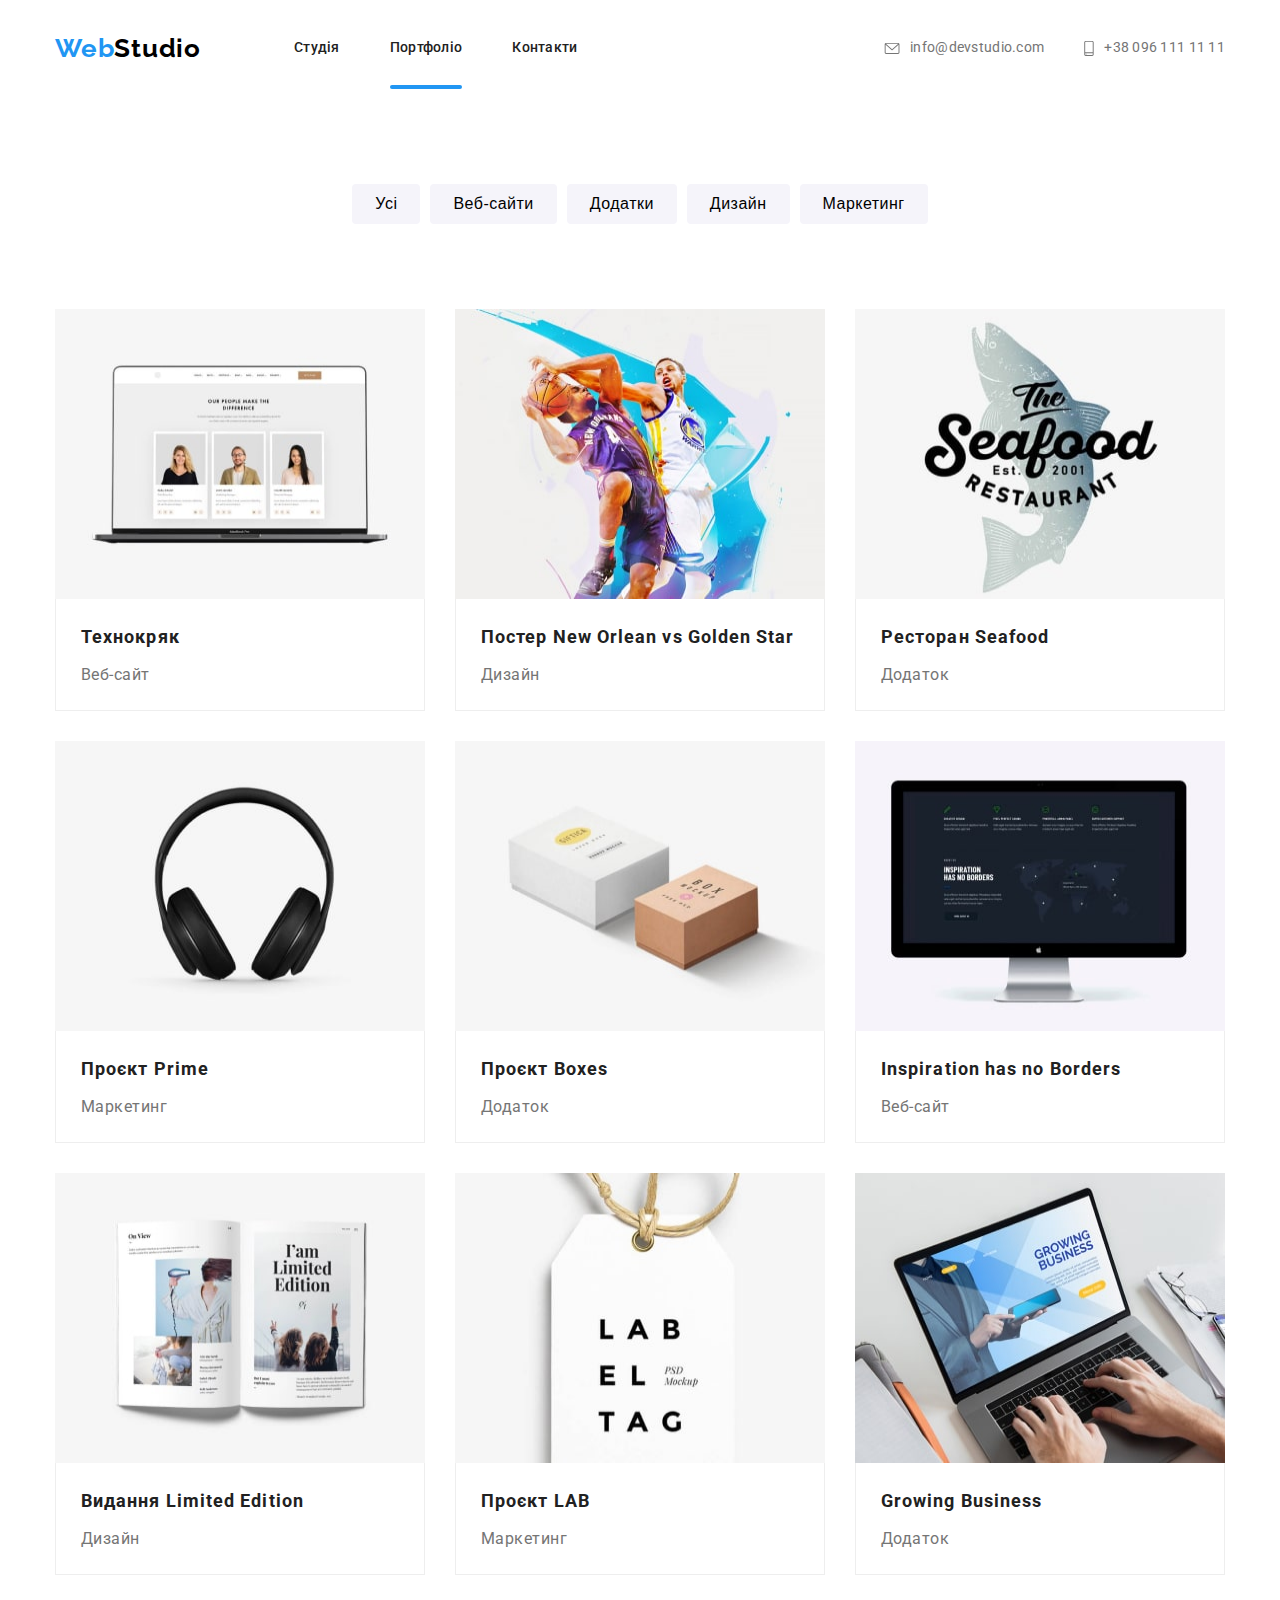
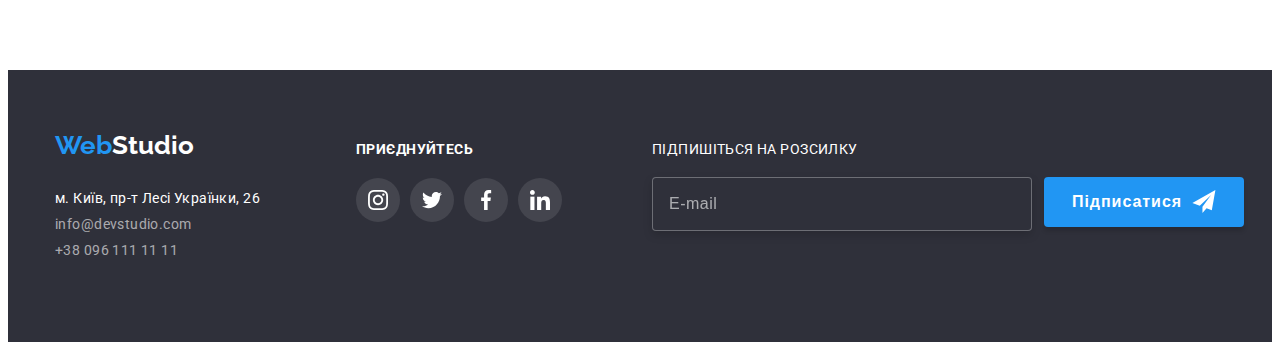
==== commit c0739348: "homework-8.11." ====
--- a/portfolio.html
+++ b/portfolio.html
@@ -13,13 +13,13 @@
 <link rel="stylesheet" href="./css/portfolio.min.css">
 </head>
 <body>
-    <!-- <header class="header">    
+    <header class="header">    
         <div class="container header__main">
-            <a href="./index.html" class="header__logo link"> <span>Web</span>Studio</a>
+            <a href="./portfolio.html" class="header__logo link"> <span>Web</span>Studio</a>
         <nav class="header__nav">
         <ul class="header__list list">
-            <li class="header__list__nav"><a href="./index.html" target="_self" class="header__link link header__active">Студія</a></li>
-            <li class="header__list__nav"><a href="./portfolio.html" target="_self" class="header__link link">Портфоліо</a></li>
+            <li class="header__list__nav"><a href="./index.html" target="_self" class="header__link link ">Студія</a></li>
+            <li class="header__list__nav"><a href="./portfolio.html" target="_self" class="header__link link header__active">Портфоліо</a></li>
             <li class="header__list__nav"><a href="" class="header__link link">Контакти</a></li>
         </ul>
        </nav>
@@ -58,9 +58,9 @@
 </div>
 </div>
 </div>
-    </header> -->
+    </header>
 <main>
-    <!-- <section class="works">
+    <section class="works">
         <div class="container works__container">
         <h1 class="visually-hidden">Наші направлення</h1>
     <ul class="work__list list">
@@ -71,13 +71,14 @@
     <li class="works__btn"><button type="button" class="works__btn__item">Маркетинг</button></li>  
     </ul>
 </div>
-    </section> -->
+    </section>
        
 
     <section class="portfolio">
     <div class="container portfolio__container">
 
 <ul class="portfolio__list list">
+    
     <li class="portfolio__list__name">
         <div class="portfolio__thumb">
             <picture>
@@ -196,7 +197,7 @@
     </section>
 </main>
 
-<!-- <footer>
+<footer>
     <section class="footer">
         <div class="container footer__container">
         
@@ -232,7 +233,7 @@
         </fotm>
     </div>
     </section>
-</footer>  -->
+</footer> 
 
     <script src="./js/portfolio-menu.js"></script>
 </body>
--- a/css/portfolio.min.css
+++ b/css/portfolio.min.css
@@ -1 +1 @@
-p,h1,h2,h3{margin:0}ul{margin:0;padding-left:0}.link{text-decoration:none}.list{list-style:none}img{display:block}body{font-family:"roboto","relewey",sans-serif;color:#212121;background-color:#fff}.visually-hidden{position:absolute;width:1px;height:1px;margin:-1px;border:0;padding:0;white-space:nowrap;overflow:hidden}:root{--accent-color: #2196F3}.container{padding:0 15px;margin-left:auto;margin-right:auto}@media screen and (min-width: 480px){.container{width:450px}}@media screen and (min-width: 768px){.container{width:738px}}@media screen and (min-width: 1200px){.container{width:1170px}}.title{font-weight:700;font-size:18px;line-height:2;letter-spacing:.06em}.items{font-size:16px;line-height:1.88;letter-spacing:.03em;color:#757575}.header{background-color:#fff;border-bottom:#ececec}.header__main{display:flex;align-items:center}.header__logo{display:block;font-family:"Raleway";font-style:normal;font-weight:700;letter-spacing:.03em;color:#000;margin-right:216px;padding:16px,0px;font-size:24px;line-height:1.17}.header__logo>span{color:#2196f3}@media screen and (min-width: 768px){.header__logo{margin-right:85px}}@media screen and (min-width: 1200px){.header__logo{margin-right:93px;padding:25px 0px;font-size:26px;line-height:1.19}}@media screen and (max-width: 767px){.header__nav{display:none}}.header__list{display:flex}.header__list .header__list__nav:not(:last-child) .header__link{margin-right:50px}.header__link{position:relative;display:block;padding-top:32px;padding-bottom:33px;transition-property:var(--accent-color);transition-duration:250ms;font-weight:500;font-size:14px;line-height:1.14;letter-spacing:.02em;color:#212121}.header__link:hover,.header__link:focus{color:var(--accent-color)}.header__active:visited{color:var(--accent-color)}@media screen and (min-width: 768px){.header__active::after{position:absolute;left:0;bottom:0;content:"";display:block;height:4px;width:100%;background-color:var(--accent-color);border-radius:2px}}@media screen and (min-width: 1200px){.header__active::after{position:absolute;left:0;bottom:0;content:"";display:block;height:4px;width:100%;background-color:var(--accent-color);border-radius:2px}}.header__info{display:none;margin-left:auto}@media screen and (min-width: 768px){.header__info{display:block}.header__info .header__list__nav:first-child .header__links{margin-bottom:10px}}@media screen and (min-width: 1200px){.header__info{display:flex}.header__info .header__list__nav:first-child .header__links{margin-right:40px;margin-bottom:0px}}.header__links{display:flex;align-items:center;transition-property:color;transition-duration:250ms;font-size:14px;line-height:1.14;letter-spacing:.02em;color:#757575}.header__links:hover,.header__links:focus{color:#2196f3}.header__icon__envelope{margin-right:10px;fill:currentColor}.header__icon__envelope:hover,.header__icon__envelope:focus{fill:currentColor}.header__icon__smartphone{margin-right:10px;fill:currentColor}.header__icon__smartphone:hover,.header__icon__smartphone:focus{fill:currentColor}.header__btn__open{cursor:pointer;margin-left:auto;border:rgba(0,0,0,0);background-color:#fff;transition:fill,250ms linear;padding-top:10px}@media screen and (min-width: 768px){.header__btn__open{display:none}}.header__btn__open:hover,.header__btn__open:focus{fill:var(--accent-color)}.header__mob__menu{display:none;position:fixed;width:100vw;height:100vh;background-color:#fff;top:0px;left:0px;right:0px;transition-property:opacity,visibility;transition-duration:250ms;transition-timing-function:linear}.header__mob__menu.is-open{display:block}.mobile__menu{position:relative;overflow:hidden;display:flex;flex-direction:column;height:100%;justify-content:space-between;padding-top:10px;padding-bottom:45px;padding-left:40px;padding-right:10px}.header__btn__close{cursor:pointer;display:block;margin-left:auto;margin-right:0;border:rgba(0,0,0,0);background-color:#fff;transition:fill,250ms linear}.header__btn__close:hover,.header__btn__close:focus{fill:var(--accent-color)}.header__mob__list__nav{margin-bottom:30px}.header__mob__link{font-weight:500;font-size:40px;line-height:47px;letter-spacing:.02em;color:#212121;transition:color,250ms linear}.header__mob__link:hover,.header__mob__link:focus{color:var(--accent-color)}.header__mob__info{margin-bottom:64px}.header__mob__info__nav:first-child{margin-bottom:30px}.header__mob__tel{font-weight:500;font-size:34px;line-height:1.17;letter-spacing:.02em;color:#2196f3}.header__mob__email{font-weight:500;font-size:24px;line-height:1.16;letter-spacing:.02em;color:#757575;transition:color,250ms linear}.header__mob__email:hover,.header__mob__email:focus{color:var(--accent-color)}.header__soc{display:flex;align-items:center}.header__soc__link{position:relative;font-weight:500;font-size:18px;line-height:1.22px;letter-spacing:.02em;color:#2196f3}.header__soc__link:not(:last-child){margin-right:20px}.header__Instagram__line::after{content:"";position:absolute;height:1px;width:22px;display:block;border:1px solid rgba(33,33,33,.2);top:0;left:85px;transform:rotate(90deg)}.header__Twitter__line::after{content:"";position:absolute;height:1px;width:22px;display:block;border:1px solid rgba(33,33,33,.2);top:0;left:57px;transform:rotate(90deg)}.header__Facebook__line::after{content:"";position:absolute;height:1px;width:22px;display:block;border:1px solid rgba(33,33,33,.2);top:0;left:80px;transform:rotate(90deg)}.works__container{padding-top:60px;padding-bottom:40px}@media screen and (min-width: 768px){.works__container{padding-bottom:30px}}@media screen and (min-width: 1200px){.works__container{padding-top:95px;padding-bottom:50px}}.work__list{display:flex;flex-wrap:wrap;justify-content:flex-start}.work__list .works__btn:not(:last-child){margin-right:10px}@media screen and (min-width: 768px){.work__list{justify-content:center}}.works__btn__item{margin-bottom:15px;display:inline-block;padding:6px 22px;text-align:center;cursor:pointer;border:1px solid rgba(0,0,0,0);background:#f5f4fa;border-radius:4px;font-weight:500;font-size:16px;line-height:1.62;letter-spacing:.03em;transition-property:background-color,color,box-shadow,border-radius;transition-duration:250ms;transition-timing-function:linear}.works__btn__item:hover,.works__btn__item:focus{background-color:#2196f3;color:#fff;box-shadow:0px 3px 1px rgba(0,0,0,.1),0px 1px 2px rgba(0,0,0,.08),0px 2px 2px rgba(0,0,0,.12);border-radius:4px}@media screen and (min-width: 768px){.works__btn__item{margin-bottom:0px}}.portfolio__container{padding-top:40px;padding-bottom:60px}@media screen and (min-width: 1200px){.portfolio__container{padding-top:35px;padding-bottom:95px}}.portfolio__list{display:flex;flex-wrap:wrap;justify-content:center;margin-bottom:-30px}@media screen and (min-width: 768px){.portfolio__list{margin-right:-30px}.portfolio__list .portfolio__list__name:last-child{margin-right:auto}}@media screen and (min-width: 1200px){.portfolio__list{margin-right:-30px}}.portfolio__list__name{background-color:#fff;transition-property:border,box-shadow;transition-duration:250ms;transition-timing-function:linear;margin-bottom:30px}.portfolio__list__name:hover,.portfolio__list__name:focus{box-shadow:0px 1px 1px rgba(0,0,0,.12),0px 4px 4px rgba(0,0,0,.06),1px 4px 6px rgba(0,0,0,.16)}.portfolio__list__name>.portfolio__border{padding-top:20px;border-bottom:1px solid #eee;border-left:1px solid #eee;border-right:1px solid #eee}@media screen and (min-width: 768px){.portfolio__list__name{width:calc((100% - 60px)/2);margin-right:30px}}@media screen and (min-width: 1200px){.portfolio__list__name{width:calc((100% - 90px)/3);margin-right:30px}}@media screen and (max-width: 767px){.portfolio__list__name:first-child .portfolio__border{max-height:110px}}@media screen and (max-width: 1199px){.portfolio__list__name:first-child .portfolio__border{height:146px}}.portfolio__img__text{position:absolute;top:0;height:100%;width:100%;font-weight:400;font-size:18px;line-height:1.56;letter-spacing:.03em;color:#fff;background-color:rgba(33,150,243,.9);padding:63px 24px;transform:translateY(100%);transition-property:transform;transition-duration:250ms;transition-timing-function:linear}.portfolio__thumb{position:relative;overflow:hidden}.portfolio__thumb:hover .portfolio__img__text{transform:translateY(0%)}.portfolio__img__title{display:flex;margin-left:25px;margin-right:auto;margin-bottom:5px}.portfolio__img__item{display:flex;margin-left:25px;margin-right:auto;margin-bottom:20px}.footer{background-color:#2f303a}.footer__container{padding-top:60px;padding-bottom:60px}@media screen and (min-width: 1200px){.footer__container{padding-top:60px;padding-bottom:60px;display:flex;align-items:baseline}}.footer__address{display:block}@media screen and (min-width: 768px){.footer__address{display:flex;justify-content:space-around}}@media screen and (min-width: 1200px){.footer__address{align-items:baseline}}.footer__list{margin-bottom:60px}@media screen and (min-width: 1200px){.footer__list{margin-right:70px;min-width:231px;margin-bottom:0px}}.footer__logo{display:flex;justify-content:center;margin-bottom:30px;font-family:"Raleway";font-style:normal;font-weight:700;font-size:24px;line-height:1.17;text-align:center;color:#fff}.footer__logo>span{color:#2196f3}@media screen and (min-width: 1200px){.footer__logo{justify-content:flex-start;font-size:26px;line-height:1.19}}.footer__items:not(:last-child) .footer__link{margin-bottom:10px}.footer__link{display:flex;justify-content:center;font-style:normal;font-size:14px;line-height:1.14;text-align:center;letter-spacing:.03em;color:rgba(255,255,255,.6);transition-property:color;transition-duration:250ms;transition-timing-function:linear}@media screen and (min-width: 1200px){.footer__link{justify-content:flex-start}}.footer__link:hover,.footer__link:focus{color:var(--accent-color)}.footer__contact{color:#fff}@media screen and (min-width: 768px){.footer__soc__tab{display:block}}.footer__soc__title{display:flex;justify-content:center;margin-bottom:20px;font-style:normal;font-size:14px;line-height:1.14;text-align:center;letter-spacing:.03em;text-transform:uppercase;color:#fff}@media screen and (min-width: 1200px){.footer__soc__title{justify-content:flex-start}}.footer__soc{display:flex;justify-content:center;margin-bottom:60px}@media screen and (min-width: 1200px){.footer__soc{margin-right:90px}}.footer__soc__items{width:44px;height:44px}.footer__soc__items:not(:last-child){margin-right:10px}.footer__soc__link{width:100%;height:100%;display:flex;justify-content:center;align-items:center;border-radius:50%;background-color:rgba(255,255,255,.1);color:#fff;transition-property:background-color;transition-duration:250ms;transition-timing-function:linear}.footer__soc__link:hover,.footer__soc__link:focus{background-color:#2196f3}.footer__soc__icons{fill:currentColor}.footer__form__label{margin-bottom:20px}@media screen and (max-width: 767px){.footer__form__imput{display:flex;flex-wrap:wrap;justify-content:center}}@media screen and (min-width: 1200px){.footer__form__imput{display:flex}}.footer__form__text{display:flex;justify-content:center;text-align:center;font-size:14px;line-height:1.14;letter-spacing:.03em;text-transform:uppercase;color:#fff}@media screen and (min-width: 1200px){.footer__form__text{justify-content:flex-start}}.footer__form__email{width:450px;height:50px;border:1px solid rgba(255,255,255,.3);filter:drop-shadow(0px 4px 4px rgba(0, 0, 0, 0.15));border-radius:4px;margin-bottom:20px;background-color:#2f303a;padding-left:16px;color:#fff;transition-property:border-color;transition-duration:250ms;transition-timing-function:linear}.footer__form__email:hover,.footer__form__email:focus{outline:rgba(0,0,0,0);border-color:var(--accent-color)}@media screen and (min-width: 768px){.footer__form__email{display:flex;margin-right:auto;margin-left:auto}}@media screen and (min-width: 1200px){.footer__form__email{display:block;width:360px;margin-right:12px}}.footer__form__email::-moz-placeholder{font-weight:400;font-size:16px;line-height:1.25;display:flex;align-items:center;letter-spacing:.03em;color:rgba(255,255,255,.6)}.footer__form__email:-ms-input-placeholder{font-weight:400;font-size:16px;line-height:1.25;display:flex;align-items:center;letter-spacing:.03em;color:rgba(255,255,255,.6)}.footer__form__email::placeholder{font-weight:400;font-size:16px;line-height:1.25;display:flex;align-items:center;letter-spacing:.03em;color:rgba(255,255,255,.6)}.footer__form__btn{display:flex;align-items:center;text-align:center;padding:10px 28px 10px 28px;background-color:var(--accent-color);box-shadow:0px 4px 4px rgba(0,0,0,.15);border-radius:4px;border:rgba(0,0,0,0);cursor:pointer;font-weight:700;font-size:16px;line-height:1.88;letter-spacing:.06em;color:#fff}@media screen and (min-width: 768px){.footer__form__btn{margin-right:auto;margin-left:auto}}@media screen and (min-width: 1200px){.footer__form__btn{max-height:50px;font-size:16px;color:#fff}}.footer__form__icon{margin-left:10px;height:24px;width:24px;fill:#fff}.footer__form{margin-left:auto;margin-right:0}.footer__form__label{margin-bottom:20px}.footer__form__input{display:flex}.footer__form__text{font-size:14px;line-height:16px;letter-spacing:.03em;text-transform:uppercase;color:#fff}.footer__form__email{width:360px;height:50px;border:1px solid rgba(255,255,255,.3);filter:drop-shadow(0px 4px 4px rgba(0, 0, 0, 0.15));border-radius:4px;background-color:#2f303a;padding-left:16px;color:#fff;margin-right:12px;transition-property:border-color;transition-duration:250ms;transition-timing-function:linear}.footer__form__email:hover,.footer__form__email:focus{outline:rgba(0,0,0,0);border-color:var(--accent-color)}.footer__form__email::-moz-placeholder{font-weight:400;font-size:16px;line-height:1.25;display:flax;align-items:center;letter-spacing:.03em;color:rgba(255,255,255,.6)}.footer__form__email:-ms-input-placeholder{font-weight:400;font-size:16px;line-height:1.25;display:flax;align-items:center;letter-spacing:.03em;color:rgba(255,255,255,.6)}.footer__form__email::placeholder{font-weight:400;font-size:16px;line-height:1.25;display:flax;align-items:center;letter-spacing:.03em;color:rgba(255,255,255,.6)}.footer__form__btn{padding:10px 28px 10px 28px;background-color:var(--accent-color);box-shadow:0px 4px 4px rgba(0,0,0,.15);border-radius:4px;border:rgba(0,0,0,0);cursor:pointer;font-weight:700;font-size:16px;line-height:1.88;display:flax;align-items:center;text-align:center;letter-spacing:.06em;color:#fff}.footer__icon__send{margin-left:10px;height:24px;width:24px;fill:#fff}/*# sourceMappingURL=portfolio.min.css.map */+p,h1,h2,h3{margin:0}ul{margin:0;padding-left:0}.link{text-decoration:none}.list{list-style:none}img{display:block}body{font-family:"roboto","relewey",sans-serif;color:#212121;background-color:#fff}.visually-hidden{position:absolute;width:1px;height:1px;margin:-1px;border:0;padding:0;white-space:nowrap;overflow:hidden}:root{--accent-color: #2196F3}.container{padding:0 15px;margin-left:auto;margin-right:auto}@media screen and (min-width: 480px){.container{width:450px}}@media screen and (min-width: 768px){.container{width:738px}}@media screen and (min-width: 1200px){.container{width:1170px}}.title{font-weight:700;font-size:18px;line-height:2;letter-spacing:.06em}.items{font-size:16px;line-height:1.88;letter-spacing:.03em;color:#757575}.header{background-color:#fff;border-bottom:#ececec}.header__main{display:flex;align-items:center}.header__logo{display:block;font-family:"Raleway";font-style:normal;font-weight:700;letter-spacing:.03em;color:#000;margin-right:216px;padding:16px,0px;font-size:24px;line-height:1.17}.header__logo>span{color:#2196f3}@media screen and (min-width: 768px){.header__logo{margin-right:85px}}@media screen and (min-width: 1200px){.header__logo{margin-right:93px;padding:25px 0px;font-size:26px;line-height:1.19}}@media screen and (max-width: 767px){.header__nav{display:none}}.header__list{display:flex}.header__list .header__list__nav:not(:last-child) .header__link{margin-right:50px}.header__link{position:relative;display:block;padding-top:32px;padding-bottom:33px;transition-property:var(--accent-color);transition-duration:250ms;font-weight:500;font-size:14px;line-height:1.14;letter-spacing:.02em;color:#212121}.header__link:hover,.header__link:focus{color:var(--accent-color)}.header__active:visited{color:var(--accent-color)}@media screen and (min-width: 768px){.header__active::after{position:absolute;left:0;bottom:0;content:"";display:block;height:4px;width:100%;background-color:var(--accent-color);border-radius:2px}}@media screen and (min-width: 1200px){.header__active::after{position:absolute;left:0;bottom:0;content:"";display:block;height:4px;width:100%;background-color:var(--accent-color);border-radius:2px}}.header__info{display:none;margin-left:auto}@media screen and (min-width: 768px){.header__info{display:block}.header__info .header__list__nav:first-child .header__links{margin-bottom:10px}}@media screen and (min-width: 1200px){.header__info{display:flex}.header__info .header__list__nav:first-child .header__links{margin-right:40px;margin-bottom:0px}}.header__links{display:flex;align-items:center;transition-property:color;transition-duration:250ms;font-size:14px;line-height:1.14;letter-spacing:.02em;color:#757575}.header__links:hover,.header__links:focus{color:#2196f3}.header__icon__envelope{margin-right:10px;fill:currentColor}.header__icon__envelope:hover,.header__icon__envelope:focus{fill:currentColor}.header__icon__smartphone{margin-right:10px;fill:currentColor}.header__icon__smartphone:hover,.header__icon__smartphone:focus{fill:currentColor}.header__btn__open{cursor:pointer;margin-left:auto;border:rgba(0,0,0,0);background-color:#fff;transition:fill,250ms linear;padding-top:10px}@media screen and (min-width: 768px){.header__btn__open{display:none}}.header__btn__open:hover,.header__btn__open:focus{fill:var(--accent-color)}.header__mob__menu{display:none;position:fixed;width:100vw;height:100vh;background-color:#fff;top:0px;left:0px;right:0px;transition-property:opacity,visibility;transition-duration:250ms;transition-timing-function:linear}.header__mob__menu.is-open{display:block}.mobile__menu{position:relative;overflow:hidden;display:flex;flex-direction:column;height:100%;justify-content:space-between;padding-top:10px;padding-bottom:45px;padding-left:40px;padding-right:10px}.header__btn__close{cursor:pointer;display:block;margin-left:auto;margin-right:0;border:rgba(0,0,0,0);background-color:#fff;transition:fill,250ms linear}.header__btn__close:hover,.header__btn__close:focus{fill:var(--accent-color)}.header__mob__list__nav{margin-bottom:30px}.header__mob__link{font-weight:500;font-size:40px;line-height:47px;letter-spacing:.02em;color:#212121;transition:color,250ms linear}.header__mob__link:hover,.header__mob__link:focus{color:var(--accent-color)}.header__mob__info{margin-bottom:64px}.header__mob__info__nav:first-child{margin-bottom:30px}.header__mob__tel{font-weight:500;font-size:34px;line-height:1.17;letter-spacing:.02em;color:#2196f3}.header__mob__email{font-weight:500;font-size:24px;line-height:1.16;letter-spacing:.02em;color:#757575;transition:color,250ms linear}.header__mob__email:hover,.header__mob__email:focus{color:var(--accent-color)}.header__soc{display:flex;align-items:center}.header__soc__link{position:relative;font-weight:500;font-size:18px;line-height:1.22px;letter-spacing:.02em;color:#2196f3}.header__soc__link:not(:last-child){margin-right:20px}.header__Instagram__line::after{content:"";position:absolute;height:1px;width:22px;display:block;border:1px solid rgba(33,33,33,.2);top:0;left:85px;transform:rotate(90deg)}.header__Twitter__line::after{content:"";position:absolute;height:1px;width:22px;display:block;border:1px solid rgba(33,33,33,.2);top:0;left:57px;transform:rotate(90deg)}.header__Facebook__line::after{content:"";position:absolute;height:1px;width:22px;display:block;border:1px solid rgba(33,33,33,.2);top:0;left:80px;transform:rotate(90deg)}.works__container{padding-top:60px;padding-bottom:40px}@media screen and (min-width: 768px){.works__container{padding-bottom:30px}}@media screen and (min-width: 1200px){.works__container{padding-top:95px;padding-bottom:50px}}.work__list{display:flex;flex-wrap:wrap;justify-content:flex-start}.work__list .works__btn:not(:last-child){margin-right:10px}@media screen and (min-width: 768px){.work__list{justify-content:center}}.works__btn__item{margin-bottom:15px;display:inline-block;padding:6px 22px;text-align:center;cursor:pointer;border:1px solid rgba(0,0,0,0);background:#f5f4fa;border-radius:4px;font-weight:500;font-size:16px;line-height:1.62;letter-spacing:.03em;transition-property:background-color,color,box-shadow,border-radius;transition-duration:250ms;transition-timing-function:linear}.works__btn__item:hover,.works__btn__item:focus{background-color:#2196f3;color:#fff;box-shadow:0px 3px 1px rgba(0,0,0,.1),0px 1px 2px rgba(0,0,0,.08),0px 2px 2px rgba(0,0,0,.12);border-radius:4px}@media screen and (min-width: 768px){.works__btn__item{margin-bottom:0px}}.portfolio__container{padding-top:40px;padding-bottom:60px}@media screen and (min-width: 1200px){.portfolio__container{padding-top:35px;padding-bottom:95px}}.portfolio__list{display:flex;flex-wrap:wrap;justify-content:center;margin-bottom:-30px}@media screen and (min-width: 768px){.portfolio__list{margin-right:-30px}.portfolio__list .portfolio__list__name:last-child{margin-right:auto}}@media screen and (min-width: 1200px){.portfolio__list{margin-right:-30px}}.portfolio__list__name{background-color:#fff;transition-property:border,box-shadow;transition-duration:250ms;transition-timing-function:linear;margin-bottom:30px}.portfolio__list__name:hover,.portfolio__list__name:focus{box-shadow:0px 1px 1px rgba(0,0,0,.12),0px 4px 4px rgba(0,0,0,.06),1px 4px 6px rgba(0,0,0,.16)}.portfolio__list__name>.portfolio__border{padding-top:20px;border-bottom:1px solid #eee;border-left:1px solid #eee;border-right:1px solid #eee}@media screen and (min-width: 768px){.portfolio__list__name{width:calc((100% - 60px)/2);margin-right:30px}}@media screen and (min-width: 1200px){.portfolio__list__name{width:calc((100% - 90px)/3);margin-right:30px}}@media screen and (max-width: 767px){.portfolio__list__name:first-child .portfolio__border{max-height:110px}}@media screen and (max-width: 1199px){.portfolio__list__name:first-child .portfolio__border{height:146px}}.portfolio__thumb{position:relative;overflow:hidden}.portfolio__thumb:hover .portfolio__img__text,.portfolio__thumb:focus .portfolio__img__text{cursor:pointer;transform:translateY(0%)}.portfolio__img__text{position:absolute;top:0;height:100%;width:100%;font-weight:400;font-size:18px;line-height:1.56;letter-spacing:.03em;color:#fff;background-color:rgba(33,150,243,.9);padding:63px 24px;transform:translateY(100%);transition-property:transform;transition-duration:250ms;transition-timing-function:linear}.portfolio__img__title{display:flex;margin-left:25px;margin-right:auto;margin-bottom:5px}.portfolio__img__item{display:flex;margin-left:25px;margin-right:auto;margin-bottom:20px}.footer{background-color:#2f303a}.footer__container{padding-top:60px;padding-bottom:60px}@media screen and (min-width: 1200px){.footer__container{padding-top:60px;padding-bottom:60px;display:flex;align-items:baseline}}.footer__address{display:block}@media screen and (min-width: 768px){.footer__address{display:flex;justify-content:space-around}}@media screen and (min-width: 1200px){.footer__address{align-items:baseline}}.footer__list{margin-bottom:60px}@media screen and (min-width: 1200px){.footer__list{margin-right:70px;min-width:231px;margin-bottom:0px}}.footer__logo{display:flex;justify-content:center;margin-bottom:30px;font-family:"Raleway";font-style:normal;font-weight:700;font-size:24px;line-height:1.17;text-align:center;color:#fff}.footer__logo>span{color:#2196f3}@media screen and (min-width: 1200px){.footer__logo{justify-content:flex-start;font-size:26px;line-height:1.19}}.footer__items:not(:last-child) .footer__link{margin-bottom:10px}.footer__link{display:flex;justify-content:center;font-style:normal;font-size:14px;line-height:1.14;text-align:center;letter-spacing:.03em;color:rgba(255,255,255,.6);transition-property:color;transition-duration:250ms;transition-timing-function:linear}@media screen and (min-width: 1200px){.footer__link{justify-content:flex-start}}.footer__link:hover,.footer__link:focus{color:var(--accent-color)}.footer__contact{color:#fff}@media screen and (min-width: 768px){.footer__soc__tab{display:block}}.footer__soc__title{display:flex;justify-content:center;margin-bottom:20px;font-style:normal;font-size:14px;line-height:1.14;text-align:center;letter-spacing:.03em;text-transform:uppercase;color:#fff}@media screen and (min-width: 1200px){.footer__soc__title{justify-content:flex-start}}.footer__soc{display:flex;justify-content:center;margin-bottom:60px}@media screen and (min-width: 1200px){.footer__soc{margin-right:90px}}.footer__soc__items{width:44px;height:44px}.footer__soc__items:not(:last-child){margin-right:10px}.footer__soc__link{width:100%;height:100%;display:flex;justify-content:center;align-items:center;border-radius:50%;background-color:rgba(255,255,255,.1);color:#fff;transition-property:background-color;transition-duration:250ms;transition-timing-function:linear}.footer__soc__link:hover,.footer__soc__link:focus{background-color:#2196f3}.footer__soc__icons{fill:currentColor}.footer__form__label{margin-bottom:20px}@media screen and (max-width: 767px){.footer__form__imput{display:flex;flex-wrap:wrap;justify-content:center}}@media screen and (min-width: 1200px){.footer__form__imput{display:flex}}.footer__form__text{display:flex;justify-content:center;text-align:center;font-size:14px;line-height:1.14;letter-spacing:.03em;text-transform:uppercase;color:#fff}@media screen and (min-width: 1200px){.footer__form__text{justify-content:flex-start}}.footer__form__email{width:450px;height:50px;border:1px solid rgba(255,255,255,.3);filter:drop-shadow(0px 4px 4px rgba(0, 0, 0, 0.15));border-radius:4px;margin-bottom:20px;background-color:#2f303a;padding-left:16px;color:#fff;transition-property:border-color;transition-duration:250ms;transition-timing-function:linear}.footer__form__email:hover,.footer__form__email:focus{outline:rgba(0,0,0,0);border-color:var(--accent-color)}@media screen and (min-width: 768px){.footer__form__email{display:flex;margin-right:auto;margin-left:auto}}@media screen and (min-width: 1200px){.footer__form__email{display:block;width:360px;margin-right:12px}}.footer__form__email::-moz-placeholder{font-weight:400;font-size:16px;line-height:1.25;display:flex;align-items:center;letter-spacing:.03em;color:rgba(255,255,255,.6)}.footer__form__email:-ms-input-placeholder{font-weight:400;font-size:16px;line-height:1.25;display:flex;align-items:center;letter-spacing:.03em;color:rgba(255,255,255,.6)}.footer__form__email::placeholder{font-weight:400;font-size:16px;line-height:1.25;display:flex;align-items:center;letter-spacing:.03em;color:rgba(255,255,255,.6)}.footer__form__btn{display:flex;align-items:center;text-align:center;padding:10px 28px 10px 28px;background-color:var(--accent-color);box-shadow:0px 4px 4px rgba(0,0,0,.15);border-radius:4px;border:rgba(0,0,0,0);cursor:pointer;font-weight:700;font-size:16px;line-height:1.88;letter-spacing:.06em;color:#fff}@media screen and (min-width: 768px){.footer__form__btn{margin-right:auto;margin-left:auto}}@media screen and (min-width: 1200px){.footer__form__btn{max-height:50px;font-size:16px;color:#fff}}.footer__form__icon{margin-left:10px;height:24px;width:24px;fill:#fff}.footer__form{margin-left:auto;margin-right:0}.footer__form__label{margin-bottom:20px}.footer__form__input{display:flex}.footer__form__text{font-size:14px;line-height:16px;letter-spacing:.03em;text-transform:uppercase;color:#fff}.footer__form__email{width:360px;height:50px;border:1px solid rgba(255,255,255,.3);filter:drop-shadow(0px 4px 4px rgba(0, 0, 0, 0.15));border-radius:4px;background-color:#2f303a;padding-left:16px;color:#fff;margin-right:12px;transition-property:border-color;transition-duration:250ms;transition-timing-function:linear}.footer__form__email:hover,.footer__form__email:focus{outline:rgba(0,0,0,0);border-color:var(--accent-color)}.footer__form__email::-moz-placeholder{font-weight:400;font-size:16px;line-height:1.25;display:flax;align-items:center;letter-spacing:.03em;color:rgba(255,255,255,.6)}.footer__form__email:-ms-input-placeholder{font-weight:400;font-size:16px;line-height:1.25;display:flax;align-items:center;letter-spacing:.03em;color:rgba(255,255,255,.6)}.footer__form__email::placeholder{font-weight:400;font-size:16px;line-height:1.25;display:flax;align-items:center;letter-spacing:.03em;color:rgba(255,255,255,.6)}.footer__form__btn{padding:10px 28px 10px 28px;background-color:var(--accent-color);box-shadow:0px 4px 4px rgba(0,0,0,.15);border-radius:4px;border:rgba(0,0,0,0);cursor:pointer;font-weight:700;font-size:16px;line-height:1.88;display:flax;align-items:center;text-align:center;letter-spacing:.06em;color:#fff}.footer__icon__send{margin-left:10px;height:24px;width:24px;fill:#fff}/*# sourceMappingURL=portfolio.min.css.map */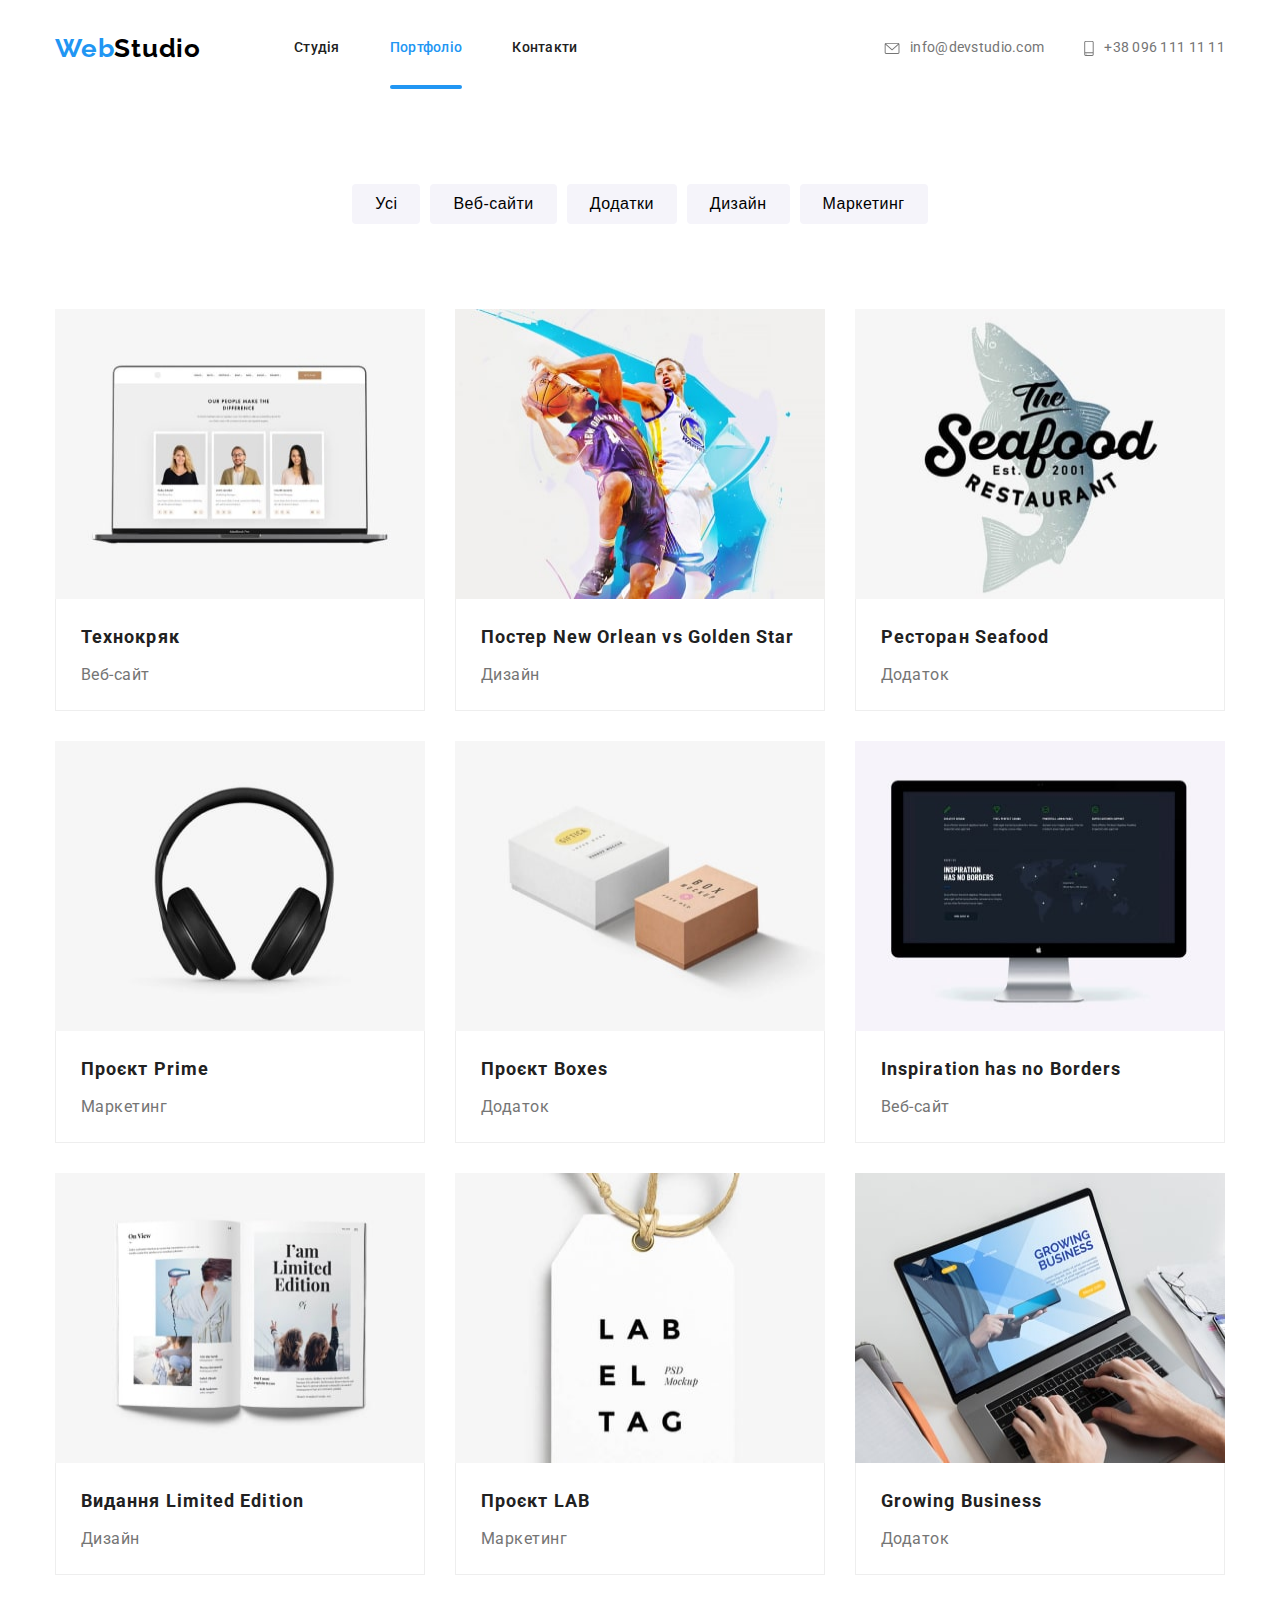
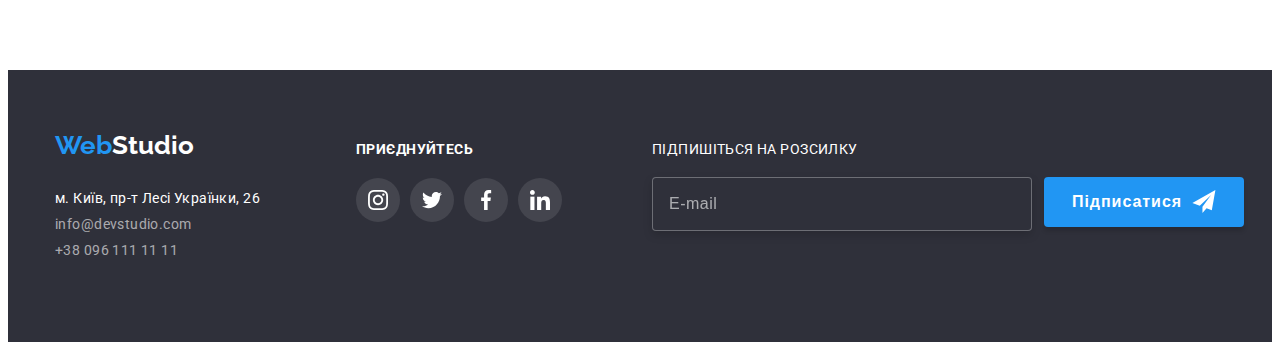
==== commit a1b2895f: "homework-8.11." ====
--- a/portfolio.html
+++ b/portfolio.html
@@ -3,12 +3,12 @@
 <head>
     <meta charset="UTF-8">
     <meta http-equiv="X-UA-Compatible" content="IE=edge">
-    <meta name="viewport" content="width=device-width, initial-scale=1.0"/>
+    <meta name="viewport" content="width=device-width, initial-scale=1.0">
     <title>Portfolio</title>
     <link rel="preconnect" href="https://fonts.googleapis.com"> 
 <link rel="preconnect" href="https://fonts.gstatic.com" crossorigin> 
 <link href="https://fonts.googleapis.com/css2?family=Raleway:wght@700&family=Roboto:wght@400;500;700;900&display=swap" rel="stylesheet">
-<link rel="stylesheet" href="https://cdnjs.cloudflare.com/ajax/libs/modern-normalize/1.1.0/modern-normalize.min.css" integrity="sha512-wpPYUAdjBVSE4KJnH1VR1HeZfpl1ub8YT/NKx4PuQ5NmX2tKuGu6U/JRp5y+Y8XG2tV+wKQpNHVUX03MfMFn9Q==" crossorigin="anonymous" referrerpolicy="no-referrer" />
+<link rel="stylesheet" href="https://cdnjs.cloudflare.com/ajax/libs/modern-normalize/1.1.0/modern-normalize.min.css" integrity="sha512-wpPYUAdjBVSE4KJnH1VR1HeZfpl1ub8YT/NKx4PuQ5NmX2tKuGu6U/JRp5y+Y8XG2tV+wKQpNHVUX03MfMFn9Q==" crossorigin="anonymous" referrerpolicy="no-referrer">
 <!-- <link rel="stylesheet" href="./css.portfolio/style.css"> -->
 <link rel="stylesheet" href="./css/portfolio.min.css">
 </head>
@@ -52,8 +52,8 @@
    <ul class="header__soc list">
     <li class="header__soc__link link"><div class="header__Instagram__line">Instagram</div></li>
     <li class="header__soc__link link"><div class="header__Twitter__line">Twitter</div></li>
-    <li class="header__soc__link link"><div class="header__Facebook__line">Facebook</li>
-    <li class="header__soc__link link">LinkedIn</div></li>
+    <li class="header__soc__link link"><div class="header__Facebook__line">Facebook</div></li>
+    <li class="header__soc__link link">LinkedIn</li>
    </ul>
 </div>
 </div>
@@ -85,7 +85,7 @@
                 <source srcset="./img.portfolio/img1.jpg 1x, ./img.portfolio/img1_2x_desktop.jpg 2x" media="(min-wight:1200px)">
                 <source srcset="./img.portfolio/img1_1x_tab.jpeg 1x, ./img.portfolio/img1_2x_tab.jpeg 2x"media="(min-wight:768px)">
                 <source srcset="./img.portfolio/img1_1x_mob.jpeg 1x, ./img.portfolio/img1_2x_mob.jpeg 2x" media="(min-wight:480px)">
-                <img class="overlay" srcset="./img.portfolio/img1.jpg 1x, ./img.portfolio/img1_2x_desktop.jpg 2x" src="./img/img_photo1.jpg" src="img.portfolio/img1.jpg" alt="portfolio imege" width="370" height="290">
+                <img srcset="./img.portfolio/img1.jpg 1x, ./img.portfolio/img1_2x_desktop.jpg 2x" src="./img/img_photo1.jpg" src="img.portfolio/img1.jpg" alt="portfolio imege" width="370" height="290">
             </picture>
             <p class="portfolio__img__text">Ресурс пропонує комплексні пропозиції з різним рівнем функціоналу та сервісів. Все це дозволить відвідувачу отримати вичерпні відомості про компанію чи приватну особу.</p>
         </div>
--- a/css/portfolio.min.css
+++ b/css/portfolio.min.css
@@ -1 +1 @@
-p,h1,h2,h3{margin:0}ul{margin:0;padding-left:0}.link{text-decoration:none}.list{list-style:none}img{display:block}body{font-family:"roboto","relewey",sans-serif;color:#212121;background-color:#fff}.visually-hidden{position:absolute;width:1px;height:1px;margin:-1px;border:0;padding:0;white-space:nowrap;overflow:hidden}:root{--accent-color: #2196F3}.container{padding:0 15px;margin-left:auto;margin-right:auto}@media screen and (min-width: 480px){.container{width:450px}}@media screen and (min-width: 768px){.container{width:738px}}@media screen and (min-width: 1200px){.container{width:1170px}}.title{font-weight:700;font-size:18px;line-height:2;letter-spacing:.06em}.items{font-size:16px;line-height:1.88;letter-spacing:.03em;color:#757575}.header{background-color:#fff;border-bottom:#ececec}.header__main{display:flex;align-items:center}.header__logo{display:block;font-family:"Raleway";font-style:normal;font-weight:700;letter-spacing:.03em;color:#000;margin-right:216px;padding:16px,0px;font-size:24px;line-height:1.17}.header__logo>span{color:#2196f3}@media screen and (min-width: 768px){.header__logo{margin-right:85px}}@media screen and (min-width: 1200px){.header__logo{margin-right:93px;padding:25px 0px;font-size:26px;line-height:1.19}}@media screen and (max-width: 767px){.header__nav{display:none}}.header__list{display:flex}.header__list .header__list__nav:not(:last-child) .header__link{margin-right:50px}.header__link{position:relative;display:block;padding-top:32px;padding-bottom:33px;transition-property:var(--accent-color);transition-duration:250ms;font-weight:500;font-size:14px;line-height:1.14;letter-spacing:.02em;color:#212121}.header__link:hover,.header__link:focus{color:var(--accent-color)}.header__active:visited{color:var(--accent-color)}@media screen and (min-width: 768px){.header__active::after{position:absolute;left:0;bottom:0;content:"";display:block;height:4px;width:100%;background-color:var(--accent-color);border-radius:2px}}@media screen and (min-width: 1200px){.header__active::after{position:absolute;left:0;bottom:0;content:"";display:block;height:4px;width:100%;background-color:var(--accent-color);border-radius:2px}}.header__info{display:none;margin-left:auto}@media screen and (min-width: 768px){.header__info{display:block}.header__info .header__list__nav:first-child .header__links{margin-bottom:10px}}@media screen and (min-width: 1200px){.header__info{display:flex}.header__info .header__list__nav:first-child .header__links{margin-right:40px;margin-bottom:0px}}.header__links{display:flex;align-items:center;transition-property:color;transition-duration:250ms;font-size:14px;line-height:1.14;letter-spacing:.02em;color:#757575}.header__links:hover,.header__links:focus{color:#2196f3}.header__icon__envelope{margin-right:10px;fill:currentColor}.header__icon__envelope:hover,.header__icon__envelope:focus{fill:currentColor}.header__icon__smartphone{margin-right:10px;fill:currentColor}.header__icon__smartphone:hover,.header__icon__smartphone:focus{fill:currentColor}.header__btn__open{cursor:pointer;margin-left:auto;border:rgba(0,0,0,0);background-color:#fff;transition:fill,250ms linear;padding-top:10px}@media screen and (min-width: 768px){.header__btn__open{display:none}}.header__btn__open:hover,.header__btn__open:focus{fill:var(--accent-color)}.header__mob__menu{display:none;position:fixed;width:100vw;height:100vh;background-color:#fff;top:0px;left:0px;right:0px;transition-property:opacity,visibility;transition-duration:250ms;transition-timing-function:linear}.header__mob__menu.is-open{display:block}.mobile__menu{position:relative;overflow:hidden;display:flex;flex-direction:column;height:100%;justify-content:space-between;padding-top:10px;padding-bottom:45px;padding-left:40px;padding-right:10px}.header__btn__close{cursor:pointer;display:block;margin-left:auto;margin-right:0;border:rgba(0,0,0,0);background-color:#fff;transition:fill,250ms linear}.header__btn__close:hover,.header__btn__close:focus{fill:var(--accent-color)}.header__mob__list__nav{margin-bottom:30px}.header__mob__link{font-weight:500;font-size:40px;line-height:47px;letter-spacing:.02em;color:#212121;transition:color,250ms linear}.header__mob__link:hover,.header__mob__link:focus{color:var(--accent-color)}.header__mob__info{margin-bottom:64px}.header__mob__info__nav:first-child{margin-bottom:30px}.header__mob__tel{font-weight:500;font-size:34px;line-height:1.17;letter-spacing:.02em;color:#2196f3}.header__mob__email{font-weight:500;font-size:24px;line-height:1.16;letter-spacing:.02em;color:#757575;transition:color,250ms linear}.header__mob__email:hover,.header__mob__email:focus{color:var(--accent-color)}.header__soc{display:flex;align-items:center}.header__soc__link{position:relative;font-weight:500;font-size:18px;line-height:1.22px;letter-spacing:.02em;color:#2196f3}.header__soc__link:not(:last-child){margin-right:20px}.header__Instagram__line::after{content:"";position:absolute;height:1px;width:22px;display:block;border:1px solid rgba(33,33,33,.2);top:0;left:85px;transform:rotate(90deg)}.header__Twitter__line::after{content:"";position:absolute;height:1px;width:22px;display:block;border:1px solid rgba(33,33,33,.2);top:0;left:57px;transform:rotate(90deg)}.header__Facebook__line::after{content:"";position:absolute;height:1px;width:22px;display:block;border:1px solid rgba(33,33,33,.2);top:0;left:80px;transform:rotate(90deg)}.works__container{padding-top:60px;padding-bottom:40px}@media screen and (min-width: 768px){.works__container{padding-bottom:30px}}@media screen and (min-width: 1200px){.works__container{padding-top:95px;padding-bottom:50px}}.work__list{display:flex;flex-wrap:wrap;justify-content:flex-start}.work__list .works__btn:not(:last-child){margin-right:10px}@media screen and (min-width: 768px){.work__list{justify-content:center}}.works__btn__item{margin-bottom:15px;display:inline-block;padding:6px 22px;text-align:center;cursor:pointer;border:1px solid rgba(0,0,0,0);background:#f5f4fa;border-radius:4px;font-weight:500;font-size:16px;line-height:1.62;letter-spacing:.03em;transition-property:background-color,color,box-shadow,border-radius;transition-duration:250ms;transition-timing-function:linear}.works__btn__item:hover,.works__btn__item:focus{background-color:#2196f3;color:#fff;box-shadow:0px 3px 1px rgba(0,0,0,.1),0px 1px 2px rgba(0,0,0,.08),0px 2px 2px rgba(0,0,0,.12);border-radius:4px}@media screen and (min-width: 768px){.works__btn__item{margin-bottom:0px}}.portfolio__container{padding-top:40px;padding-bottom:60px}@media screen and (min-width: 1200px){.portfolio__container{padding-top:35px;padding-bottom:95px}}.portfolio__list{display:flex;flex-wrap:wrap;justify-content:center;margin-bottom:-30px}@media screen and (min-width: 768px){.portfolio__list{margin-right:-30px}.portfolio__list .portfolio__list__name:last-child{margin-right:auto}}@media screen and (min-width: 1200px){.portfolio__list{margin-right:-30px}}.portfolio__list__name{background-color:#fff;transition-property:border,box-shadow;transition-duration:250ms;transition-timing-function:linear;margin-bottom:30px}.portfolio__list__name:hover,.portfolio__list__name:focus{box-shadow:0px 1px 1px rgba(0,0,0,.12),0px 4px 4px rgba(0,0,0,.06),1px 4px 6px rgba(0,0,0,.16)}.portfolio__list__name>.portfolio__border{padding-top:20px;border-bottom:1px solid #eee;border-left:1px solid #eee;border-right:1px solid #eee}@media screen and (min-width: 768px){.portfolio__list__name{width:calc((100% - 60px)/2);margin-right:30px}}@media screen and (min-width: 1200px){.portfolio__list__name{width:calc((100% - 90px)/3);margin-right:30px}}@media screen and (max-width: 767px){.portfolio__list__name:first-child .portfolio__border{max-height:110px}}@media screen and (max-width: 1199px){.portfolio__list__name:first-child .portfolio__border{height:146px}}.portfolio__thumb{position:relative;overflow:hidden}.portfolio__thumb:hover .portfolio__img__text,.portfolio__thumb:focus .portfolio__img__text{cursor:pointer;transform:translateY(0%)}.portfolio__img__text{position:absolute;top:0;height:100%;width:100%;font-weight:400;font-size:18px;line-height:1.56;letter-spacing:.03em;color:#fff;background-color:rgba(33,150,243,.9);padding:63px 24px;transform:translateY(100%);transition-property:transform;transition-duration:250ms;transition-timing-function:linear}.portfolio__img__title{display:flex;margin-left:25px;margin-right:auto;margin-bottom:5px}.portfolio__img__item{display:flex;margin-left:25px;margin-right:auto;margin-bottom:20px}.footer{background-color:#2f303a}.footer__container{padding-top:60px;padding-bottom:60px}@media screen and (min-width: 1200px){.footer__container{padding-top:60px;padding-bottom:60px;display:flex;align-items:baseline}}.footer__address{display:block}@media screen and (min-width: 768px){.footer__address{display:flex;justify-content:space-around}}@media screen and (min-width: 1200px){.footer__address{align-items:baseline}}.footer__list{margin-bottom:60px}@media screen and (min-width: 1200px){.footer__list{margin-right:70px;min-width:231px;margin-bottom:0px}}.footer__logo{display:flex;justify-content:center;margin-bottom:30px;font-family:"Raleway";font-style:normal;font-weight:700;font-size:24px;line-height:1.17;text-align:center;color:#fff}.footer__logo>span{color:#2196f3}@media screen and (min-width: 1200px){.footer__logo{justify-content:flex-start;font-size:26px;line-height:1.19}}.footer__items:not(:last-child) .footer__link{margin-bottom:10px}.footer__link{display:flex;justify-content:center;font-style:normal;font-size:14px;line-height:1.14;text-align:center;letter-spacing:.03em;color:rgba(255,255,255,.6);transition-property:color;transition-duration:250ms;transition-timing-function:linear}@media screen and (min-width: 1200px){.footer__link{justify-content:flex-start}}.footer__link:hover,.footer__link:focus{color:var(--accent-color)}.footer__contact{color:#fff}@media screen and (min-width: 768px){.footer__soc__tab{display:block}}.footer__soc__title{display:flex;justify-content:center;margin-bottom:20px;font-style:normal;font-size:14px;line-height:1.14;text-align:center;letter-spacing:.03em;text-transform:uppercase;color:#fff}@media screen and (min-width: 1200px){.footer__soc__title{justify-content:flex-start}}.footer__soc{display:flex;justify-content:center;margin-bottom:60px}@media screen and (min-width: 1200px){.footer__soc{margin-right:90px}}.footer__soc__items{width:44px;height:44px}.footer__soc__items:not(:last-child){margin-right:10px}.footer__soc__link{width:100%;height:100%;display:flex;justify-content:center;align-items:center;border-radius:50%;background-color:rgba(255,255,255,.1);color:#fff;transition-property:background-color;transition-duration:250ms;transition-timing-function:linear}.footer__soc__link:hover,.footer__soc__link:focus{background-color:#2196f3}.footer__soc__icons{fill:currentColor}.footer__form__label{margin-bottom:20px}@media screen and (max-width: 767px){.footer__form__imput{display:flex;flex-wrap:wrap;justify-content:center}}@media screen and (min-width: 1200px){.footer__form__imput{display:flex}}.footer__form__text{display:flex;justify-content:center;text-align:center;font-size:14px;line-height:1.14;letter-spacing:.03em;text-transform:uppercase;color:#fff}@media screen and (min-width: 1200px){.footer__form__text{justify-content:flex-start}}.footer__form__email{width:450px;height:50px;border:1px solid rgba(255,255,255,.3);filter:drop-shadow(0px 4px 4px rgba(0, 0, 0, 0.15));border-radius:4px;margin-bottom:20px;background-color:#2f303a;padding-left:16px;color:#fff;transition-property:border-color;transition-duration:250ms;transition-timing-function:linear}.footer__form__email:hover,.footer__form__email:focus{outline:rgba(0,0,0,0);border-color:var(--accent-color)}@media screen and (min-width: 768px){.footer__form__email{display:flex;margin-right:auto;margin-left:auto}}@media screen and (min-width: 1200px){.footer__form__email{display:block;width:360px;margin-right:12px}}.footer__form__email::-moz-placeholder{font-weight:400;font-size:16px;line-height:1.25;display:flex;align-items:center;letter-spacing:.03em;color:rgba(255,255,255,.6)}.footer__form__email:-ms-input-placeholder{font-weight:400;font-size:16px;line-height:1.25;display:flex;align-items:center;letter-spacing:.03em;color:rgba(255,255,255,.6)}.footer__form__email::placeholder{font-weight:400;font-size:16px;line-height:1.25;display:flex;align-items:center;letter-spacing:.03em;color:rgba(255,255,255,.6)}.footer__form__btn{display:flex;align-items:center;text-align:center;padding:10px 28px 10px 28px;background-color:var(--accent-color);box-shadow:0px 4px 4px rgba(0,0,0,.15);border-radius:4px;border:rgba(0,0,0,0);cursor:pointer;font-weight:700;font-size:16px;line-height:1.88;letter-spacing:.06em;color:#fff}@media screen and (min-width: 768px){.footer__form__btn{margin-right:auto;margin-left:auto}}@media screen and (min-width: 1200px){.footer__form__btn{max-height:50px;font-size:16px;color:#fff}}.footer__form__icon{margin-left:10px;height:24px;width:24px;fill:#fff}.footer__form{margin-left:auto;margin-right:0}.footer__form__label{margin-bottom:20px}.footer__form__input{display:flex}.footer__form__text{font-size:14px;line-height:16px;letter-spacing:.03em;text-transform:uppercase;color:#fff}.footer__form__email{width:360px;height:50px;border:1px solid rgba(255,255,255,.3);filter:drop-shadow(0px 4px 4px rgba(0, 0, 0, 0.15));border-radius:4px;background-color:#2f303a;padding-left:16px;color:#fff;margin-right:12px;transition-property:border-color;transition-duration:250ms;transition-timing-function:linear}.footer__form__email:hover,.footer__form__email:focus{outline:rgba(0,0,0,0);border-color:var(--accent-color)}.footer__form__email::-moz-placeholder{font-weight:400;font-size:16px;line-height:1.25;display:flax;align-items:center;letter-spacing:.03em;color:rgba(255,255,255,.6)}.footer__form__email:-ms-input-placeholder{font-weight:400;font-size:16px;line-height:1.25;display:flax;align-items:center;letter-spacing:.03em;color:rgba(255,255,255,.6)}.footer__form__email::placeholder{font-weight:400;font-size:16px;line-height:1.25;display:flax;align-items:center;letter-spacing:.03em;color:rgba(255,255,255,.6)}.footer__form__btn{padding:10px 28px 10px 28px;background-color:var(--accent-color);box-shadow:0px 4px 4px rgba(0,0,0,.15);border-radius:4px;border:rgba(0,0,0,0);cursor:pointer;font-weight:700;font-size:16px;line-height:1.88;display:flax;align-items:center;text-align:center;letter-spacing:.06em;color:#fff}.footer__icon__send{margin-left:10px;height:24px;width:24px;fill:#fff}/*# sourceMappingURL=portfolio.min.css.map */+p,h1,h2,h3{margin:0}ul{margin:0;padding-left:0}.link{text-decoration:none}.list{list-style:none}img{display:block}body{font-family:"roboto","relewey",sans-serif;color:#212121;background-color:#fff}.visually-hidden{position:absolute;width:1px;height:1px;margin:-1px;border:0;padding:0;white-space:nowrap;overflow:hidden}:root{--accent-color: #2196F3}.container{padding:0 15px;margin-left:auto;margin-right:auto}@media screen and (min-width: 480px){.container{width:450px}}@media screen and (min-width: 768px){.container{width:738px}}@media screen and (min-width: 1200px){.container{width:1170px}}.title{font-weight:700;font-size:18px;line-height:2;letter-spacing:.06em}.items{font-size:16px;line-height:1.88;letter-spacing:.03em;color:#757575}.header{background-color:#fff;border-bottom:#ececec}.header__main{display:flex;align-items:center}.header__logo{display:block;font-family:"Raleway";font-style:normal;font-weight:700;letter-spacing:.03em;color:#000;margin-right:216px;padding:16px,0px;font-size:24px;line-height:1.17}.header__logo>span{color:#2196f3}@media screen and (min-width: 768px){.header__logo{margin-right:85px}}@media screen and (min-width: 1200px){.header__logo{margin-right:93px;padding:25px 0px;font-size:26px;line-height:1.19}}@media screen and (max-width: 767px){.header__nav{display:none}}.header__list{display:flex}.header__list .header__list__nav:not(:last-child) .header__link{margin-right:50px}.header__link{position:relative;display:block;padding-top:32px;padding-bottom:33px;transition-property:var(--accent-color);transition-duration:250ms;font-weight:500;font-size:14px;line-height:1.14;letter-spacing:.02em;color:#212121}.header__link:hover,.header__link:focus{color:var(--accent-color)}.header__active{color:var(--accent-color)}@media screen and (min-width: 768px){.header__active::after{position:absolute;left:0;bottom:0;content:"";display:block;height:4px;width:100%;background-color:var(--accent-color);border-radius:2px}}@media screen and (min-width: 1200px){.header__active::after{position:absolute;left:0;bottom:0;content:"";display:block;height:4px;width:100%;background-color:var(--accent-color);border-radius:2px}}.header__info{display:none;margin-left:auto}@media screen and (min-width: 768px){.header__info{display:block}.header__info .header__list__nav:first-child .header__links{margin-bottom:10px}}@media screen and (min-width: 1200px){.header__info{display:flex}.header__info .header__list__nav:first-child .header__links{margin-right:40px;margin-bottom:0px}}.header__links{display:flex;align-items:center;transition-property:color;transition-duration:250ms;font-size:14px;line-height:1.14;letter-spacing:.02em;color:#757575}.header__links:hover,.header__links:focus{color:#2196f3}.header__icon__envelope{margin-right:10px;fill:currentColor}.header__icon__envelope:hover,.header__icon__envelope:focus{fill:currentColor}.header__icon__smartphone{margin-right:10px;fill:currentColor}.header__icon__smartphone:hover,.header__icon__smartphone:focus{fill:currentColor}.header__btn__open{cursor:pointer;margin-left:auto;border:rgba(0,0,0,0);background-color:#fff;transition:fill,250ms linear;padding-top:10px}@media screen and (min-width: 768px){.header__btn__open{display:none}}.header__btn__open:hover,.header__btn__open:focus{fill:var(--accent-color)}.header__mob__menu{display:none;position:fixed;z-index:2;width:100vw;height:100vh;background-color:#fff;top:0px;left:0px;right:0px;transition-property:opacity,visibility;transition-duration:250ms;transition-timing-function:linear}.header__mob__menu.is-open{display:block}.mobile__menu{position:relative;display:flex;flex-direction:column;height:100%;justify-content:space-between;padding-top:10px;padding-bottom:45px;padding-left:40px;padding-right:10px}.header__btn__close{cursor:pointer;display:block;margin-left:auto;margin-right:0;border:rgba(0,0,0,0);background-color:#fff;transition:fill,250ms linear}.header__btn__close:hover,.header__btn__close:focus{fill:var(--accent-color)}.header__mob__list__nav{margin-bottom:30px}.header__mob__link{font-weight:500;font-size:40px;line-height:47px;letter-spacing:.02em;color:#212121;transition:color,250ms linear}.header__mob__link:hover,.header__mob__link:focus{color:var(--accent-color)}.header__mob__info{margin-bottom:64px}.header__mob__info__nav:first-child{margin-bottom:30px}.header__mob__tel{font-weight:500;font-size:34px;line-height:1.17;letter-spacing:.02em;color:#2196f3}.header__mob__email{font-weight:500;font-size:24px;line-height:1.16;letter-spacing:.02em;color:#757575;transition:color,250ms linear}.header__mob__email:hover,.header__mob__email:focus{color:var(--accent-color)}.header__soc{display:flex;align-items:center}.header__soc__link{position:relative;font-weight:500;font-size:18px;line-height:1.22px;letter-spacing:.02em;color:#2196f3}.header__soc__link:not(:last-child){margin-right:20px}.header__Instagram__line::after{content:"";position:absolute;height:1px;width:22px;display:block;border:1px solid rgba(33,33,33,.2);top:0;left:85px;transform:rotate(90deg)}.header__Twitter__line::after{content:"";position:absolute;height:1px;width:22px;display:block;border:1px solid rgba(33,33,33,.2);top:0;left:57px;transform:rotate(90deg)}.header__Facebook__line::after{content:"";position:absolute;height:1px;width:22px;display:block;border:1px solid rgba(33,33,33,.2);top:0;left:80px;transform:rotate(90deg)}.works__container{padding-top:60px;padding-bottom:40px}@media screen and (min-width: 768px){.works__container{padding-bottom:30px}}@media screen and (min-width: 1200px){.works__container{padding-top:95px;padding-bottom:50px}}.work__list{display:flex;flex-wrap:wrap;justify-content:flex-start}.work__list .works__btn:not(:last-child){margin-right:10px}@media screen and (min-width: 768px){.work__list{justify-content:center}}.works__btn__item{margin-bottom:15px;display:inline-block;padding:6px 22px;text-align:center;cursor:pointer;border:1px solid rgba(0,0,0,0);background:#f5f4fa;border-radius:4px;font-weight:500;font-size:16px;line-height:1.62;letter-spacing:.03em;transition-property:background-color,color,box-shadow,border-radius;transition-duration:250ms;transition-timing-function:linear}.works__btn__item:hover,.works__btn__item:focus{background-color:#2196f3;color:#fff;box-shadow:0px 3px 1px rgba(0,0,0,.1),0px 1px 2px rgba(0,0,0,.08),0px 2px 2px rgba(0,0,0,.12);border-radius:4px}@media screen and (min-width: 768px){.works__btn__item{margin-bottom:0px}}.portfolio__container{padding-top:40px;padding-bottom:60px}@media screen and (min-width: 1200px){.portfolio__container{padding-top:35px;padding-bottom:95px}}.portfolio__list{display:flex;flex-wrap:wrap;justify-content:center;margin-bottom:-30px}@media screen and (min-width: 768px){.portfolio__list{margin-right:-30px}.portfolio__list .portfolio__list__name:last-child{margin-right:auto}}@media screen and (min-width: 1200px){.portfolio__list{margin-right:-30px}}.portfolio__list__name{background-color:#fff;transition-property:border,box-shadow;transition-duration:250ms;transition-timing-function:linear;margin-bottom:30px}.portfolio__list__name:hover,.portfolio__list__name:focus{box-shadow:0px 1px 1px rgba(0,0,0,.12),0px 4px 4px rgba(0,0,0,.06),1px 4px 6px rgba(0,0,0,.16)}.portfolio__list__name>.portfolio__border{padding-top:20px;border-bottom:1px solid #eee;border-left:1px solid #eee;border-right:1px solid #eee}@media screen and (min-width: 768px){.portfolio__list__name{width:calc((100% - 60px)/2);margin-right:30px}}@media screen and (min-width: 1200px){.portfolio__list__name{width:calc((100% - 90px)/3);margin-right:30px}}@media screen and (max-width: 767px){.portfolio__list__name:first-child .portfolio__border{max-height:110px}}@media screen and (max-width: 1199px){.portfolio__list__name:first-child .portfolio__border{height:146px}}.portfolio__thumb{position:relative;overflow:hidden}.portfolio__thumb:hover .portfolio__img__text,.portfolio__thumb:focus .portfolio__img__text{cursor:pointer;transform:translateY(0%)}.portfolio__img__text{position:absolute;z-index:1;top:0;height:100%;width:100%;font-weight:400;font-size:18px;line-height:1.56;letter-spacing:.03em;color:#fff;background-color:rgba(33,150,243,.9);padding:63px 24px;transform:translateY(100%);transition-property:transform;transition-duration:250ms;transition-timing-function:linear}.portfolio__img__title{display:flex;margin-left:25px;margin-right:auto;margin-bottom:5px}.portfolio__img__item{display:flex;margin-left:25px;margin-right:auto;margin-bottom:20px}.footer{background-color:#2f303a}.footer__container{padding-top:60px;padding-bottom:60px}@media screen and (min-width: 1200px){.footer__container{padding-top:60px;padding-bottom:60px;display:flex;align-items:baseline}}.footer__address{display:block}@media screen and (min-width: 768px){.footer__address{display:flex;justify-content:space-around}}@media screen and (min-width: 1200px){.footer__address{align-items:baseline}}.footer__list{margin-bottom:60px}@media screen and (min-width: 1200px){.footer__list{margin-right:70px;min-width:231px;margin-bottom:0px}}.footer__logo{display:flex;justify-content:center;margin-bottom:30px;font-family:"Raleway";font-style:normal;font-weight:700;font-size:24px;line-height:1.17;text-align:center;color:#fff}.footer__logo>span{color:#2196f3}@media screen and (min-width: 1200px){.footer__logo{justify-content:flex-start;font-size:26px;line-height:1.19}}.footer__items:not(:last-child) .footer__link{margin-bottom:10px}.footer__link{display:flex;justify-content:center;font-style:normal;font-size:14px;line-height:1.14;text-align:center;letter-spacing:.03em;color:rgba(255,255,255,.6);transition-property:color;transition-duration:250ms;transition-timing-function:linear}@media screen and (min-width: 1200px){.footer__link{justify-content:flex-start}}.footer__link:hover,.footer__link:focus{color:var(--accent-color)}.footer__contact{color:#fff}@media screen and (min-width: 768px){.footer__soc__tab{display:block}}.footer__soc__title{display:flex;justify-content:center;margin-bottom:20px;font-style:normal;font-size:14px;line-height:1.14;text-align:center;letter-spacing:.03em;text-transform:uppercase;color:#fff}@media screen and (min-width: 1200px){.footer__soc__title{justify-content:flex-start}}.footer__soc{display:flex;justify-content:center;margin-bottom:60px}@media screen and (min-width: 1200px){.footer__soc{margin-right:90px}}.footer__soc__items{width:44px;height:44px}.footer__soc__items:not(:last-child){margin-right:10px}.footer__soc__link{width:100%;height:100%;display:flex;justify-content:center;align-items:center;border-radius:50%;background-color:rgba(255,255,255,.1);color:#fff;transition-property:background-color;transition-duration:250ms;transition-timing-function:linear}.footer__soc__link:hover,.footer__soc__link:focus{background-color:#2196f3}.footer__soc__icons{fill:currentColor}.footer__form__label{margin-bottom:20px}@media screen and (max-width: 767px){.footer__form__imput{display:flex;flex-wrap:wrap;justify-content:center}}@media screen and (min-width: 1200px){.footer__form__imput{display:flex}}.footer__form__text{display:flex;justify-content:center;text-align:center;font-size:14px;line-height:1.14;letter-spacing:.03em;text-transform:uppercase;color:#fff}@media screen and (min-width: 1200px){.footer__form__text{justify-content:flex-start}}.footer__form__email{width:450px;height:50px;border:1px solid rgba(255,255,255,.3);filter:drop-shadow(0px 4px 4px rgba(0, 0, 0, 0.15));border-radius:4px;margin-bottom:20px;background-color:#2f303a;padding-left:16px;color:#fff;transition-property:border-color;transition-duration:250ms;transition-timing-function:linear}.footer__form__email:hover,.footer__form__email:focus{outline:rgba(0,0,0,0);border-color:var(--accent-color)}@media screen and (min-width: 768px){.footer__form__email{display:flex;margin-left:170px}}@media screen and (min-width: 1200px){.footer__form__email{display:block;width:360px;margin-right:10px;margin-left:0}}.footer__form__email::-moz-placeholder{font-weight:400;font-size:16px;line-height:1.25;display:flex;align-items:center;letter-spacing:.03em;color:rgba(255,255,255,.6)}.footer__form__email:-ms-input-placeholder{font-weight:400;font-size:16px;line-height:1.25;display:flex;align-items:center;letter-spacing:.03em;color:rgba(255,255,255,.6)}.footer__form__email::placeholder{font-weight:400;font-size:16px;line-height:1.25;display:flex;align-items:center;letter-spacing:.03em;color:rgba(255,255,255,.6)}.footer__form__btn{display:flex;align-items:center;text-align:center;padding:10px 28px 10px 28px;background-color:var(--accent-color);box-shadow:0px 4px 4px rgba(0,0,0,.15);border-radius:4px;border:rgba(0,0,0,0);cursor:pointer;font-weight:700;font-size:16px;line-height:1.88;letter-spacing:.06em;color:#fff}@media screen and (min-width: 768px){.footer__form__btn{margin-right:auto;margin-left:auto}}@media screen and (min-width: 1200px){.footer__form__btn{max-height:50px;font-size:16px;color:#fff}}.footer__form__icon{margin-left:10px;height:24px;width:24px;fill:#fff}.footer__form{margin-left:auto;margin-right:0}.footer__form__label{margin-bottom:20px}.footer__form__input{display:flex}.footer__form__text{font-size:14px;line-height:16px;letter-spacing:.03em;text-transform:uppercase;color:#fff}.footer__form__email{width:360px;height:50px;border:1px solid rgba(255,255,255,.3);filter:drop-shadow(0px 4px 4px rgba(0, 0, 0, 0.15));border-radius:4px;background-color:#2f303a;padding-left:16px;color:#fff;margin-right:12px;transition-property:border-color;transition-duration:250ms;transition-timing-function:linear}.footer__form__email:hover,.footer__form__email:focus{outline:rgba(0,0,0,0);border-color:var(--accent-color)}.footer__form__email::-moz-placeholder{font-weight:400;font-size:16px;line-height:1.25;display:flax;align-items:center;letter-spacing:.03em;color:rgba(255,255,255,.6)}.footer__form__email:-ms-input-placeholder{font-weight:400;font-size:16px;line-height:1.25;display:flax;align-items:center;letter-spacing:.03em;color:rgba(255,255,255,.6)}.footer__form__email::placeholder{font-weight:400;font-size:16px;line-height:1.25;display:flax;align-items:center;letter-spacing:.03em;color:rgba(255,255,255,.6)}.footer__form__btn{padding:10px 28px 10px 28px;background-color:var(--accent-color);box-shadow:0px 4px 4px rgba(0,0,0,.15);border-radius:4px;border:rgba(0,0,0,0);cursor:pointer;font-weight:700;font-size:16px;line-height:1.88;display:flax;align-items:center;text-align:center;letter-spacing:.06em;color:#fff}.footer__icon__send{margin-left:10px;height:24px;width:24px;fill:#fff}/*# sourceMappingURL=portfolio.min.css.map */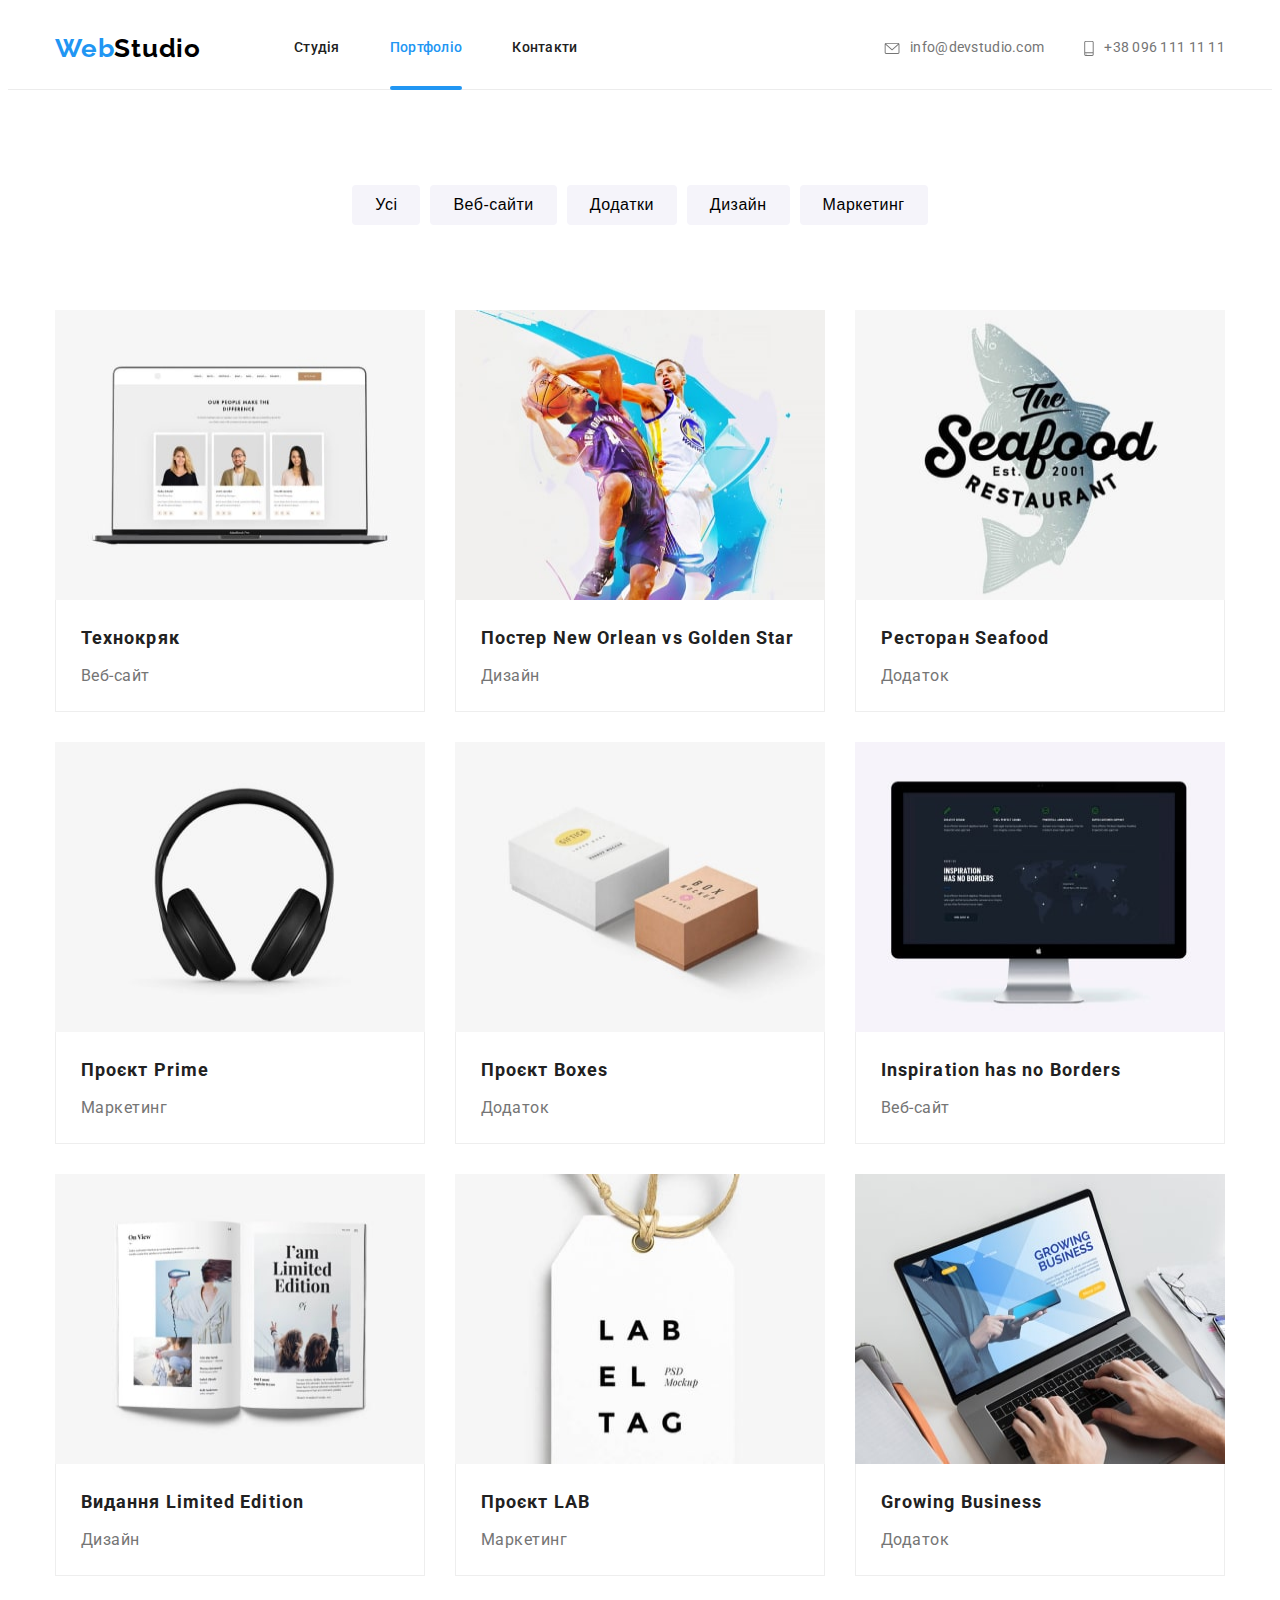
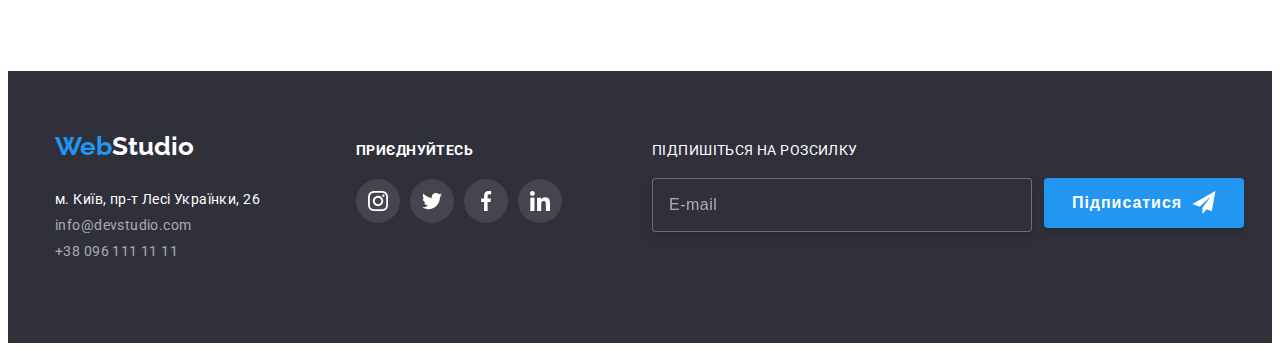
==== commit d8b3bdcc: "homework-8.13." ====
--- a/portfolio.html
+++ b/portfolio.html
@@ -6,16 +6,16 @@
     <meta name="viewport" content="width=device-width, initial-scale=1.0">
     <title>Portfolio</title>
     <link rel="preconnect" href="https://fonts.googleapis.com"> 
-<link rel="preconnect" href="https://fonts.gstatic.com" crossorigin> 
-<link href="https://fonts.googleapis.com/css2?family=Raleway:wght@700&family=Roboto:wght@400;500;700;900&display=swap" rel="stylesheet">
-<link rel="stylesheet" href="https://cdnjs.cloudflare.com/ajax/libs/modern-normalize/1.1.0/modern-normalize.min.css" integrity="sha512-wpPYUAdjBVSE4KJnH1VR1HeZfpl1ub8YT/NKx4PuQ5NmX2tKuGu6U/JRp5y+Y8XG2tV+wKQpNHVUX03MfMFn9Q==" crossorigin="anonymous" referrerpolicy="no-referrer">
-<!-- <link rel="stylesheet" href="./css.portfolio/style.css"> -->
-<link rel="stylesheet" href="./css/portfolio.min.css">
-</head>
+    <link rel="preconnect" href="https://fonts.gstatic.com" crossorigin> 
+    <link href="https://fonts.googleapis.com/css2?family=Raleway:wght@700&family=Roboto:wght@400;500;700;900&display=swap" rel="stylesheet">
+    <link rel="stylesheet" href="https://cdnjs.cloudflare.com/ajax/libs/modern-normalize/1.1.0/modern-normalize.min.css" integrity="sha512-wpPYUAdjBVSE4KJnH1VR1HeZfpl1ub8YT/NKx4PuQ5NmX2tKuGu6U/JRp5y+Y8XG2tV+wKQpNHVUX03MfMFn9Q==" crossorigin="anonymous" referrerpolicy="no-referrer">
+    <!-- <link rel="stylesheet" href="./css.portfolio/style.css"> -->
+    <link rel="stylesheet" href="./css/portfolio.min.css">
+    </head>
 <body>
     <header class="header">    
         <div class="container header__main">
-            <a href="./portfolio.html" class="header__logo link"> <span>Web</span>Studio</a>
+            <a  href="./portfolio.html" rel="noopener noreferrer nofolow" class="header__logo link"> <span>Web</span>Studio</a>
         <nav class="header__nav">
         <ul class="header__list list">
             <li class="header__list__nav"><a href="./index.html" target="_self" class="header__link link ">Студія</a></li>
@@ -36,8 +36,8 @@
         <button class="header__btn__close "><svg width="40" height="40" class="close_40px"><use href="./img/icons.svg#icon-close_40px"></use></svg></button>
         <nav class="header__mob__nav">
         <ul class="header__mob__list list">
-            <li class="header__mob__list__nav"><a href="./index.html" target="_self" class="header__mob__link link header__active">Студія</a></li>
-            <li class="header__mob__list__nav"><a href="./portfolio.html" target="_self" class="header__mob__link link">Портфоліо</a></li>
+            <li class="header__mob__list__nav"><a href="./index.html" target="_self" class="header__mob__link link ">Студія</a></li>
+            <li class="header__mob__list__nav"><a href="./portfolio.html" target="_self" class="header__mob__link header__mob__active link">Портфоліо</a></li>
             <li class="header__mob__list__nav"><a href="" class="header__mob__link link">Контакти</a></li>
         </ul>
        </nav>
--- a/css/portfolio.min.css
+++ b/css/portfolio.min.css
@@ -1 +1 @@
-p,h1,h2,h3{margin:0}ul{margin:0;padding-left:0}.link{text-decoration:none}.list{list-style:none}img{display:block}body{font-family:"roboto","relewey",sans-serif;color:#212121;background-color:#fff}.visually-hidden{position:absolute;width:1px;height:1px;margin:-1px;border:0;padding:0;white-space:nowrap;overflow:hidden}:root{--accent-color: #2196F3}.container{padding:0 15px;margin-left:auto;margin-right:auto}@media screen and (min-width: 480px){.container{width:450px}}@media screen and (min-width: 768px){.container{width:738px}}@media screen and (min-width: 1200px){.container{width:1170px}}.title{font-weight:700;font-size:18px;line-height:2;letter-spacing:.06em}.items{font-size:16px;line-height:1.88;letter-spacing:.03em;color:#757575}.header{background-color:#fff;border-bottom:#ececec}.header__main{display:flex;align-items:center}.header__logo{display:block;font-family:"Raleway";font-style:normal;font-weight:700;letter-spacing:.03em;color:#000;margin-right:216px;padding:16px,0px;font-size:24px;line-height:1.17}.header__logo>span{color:#2196f3}@media screen and (min-width: 768px){.header__logo{margin-right:85px}}@media screen and (min-width: 1200px){.header__logo{margin-right:93px;padding:25px 0px;font-size:26px;line-height:1.19}}@media screen and (max-width: 767px){.header__nav{display:none}}.header__list{display:flex}.header__list .header__list__nav:not(:last-child) .header__link{margin-right:50px}.header__link{position:relative;display:block;padding-top:32px;padding-bottom:33px;transition-property:var(--accent-color);transition-duration:250ms;font-weight:500;font-size:14px;line-height:1.14;letter-spacing:.02em;color:#212121}.header__link:hover,.header__link:focus{color:var(--accent-color)}.header__active{color:var(--accent-color)}@media screen and (min-width: 768px){.header__active::after{position:absolute;left:0;bottom:0;content:"";display:block;height:4px;width:100%;background-color:var(--accent-color);border-radius:2px}}@media screen and (min-width: 1200px){.header__active::after{position:absolute;left:0;bottom:0;content:"";display:block;height:4px;width:100%;background-color:var(--accent-color);border-radius:2px}}.header__info{display:none;margin-left:auto}@media screen and (min-width: 768px){.header__info{display:block}.header__info .header__list__nav:first-child .header__links{margin-bottom:10px}}@media screen and (min-width: 1200px){.header__info{display:flex}.header__info .header__list__nav:first-child .header__links{margin-right:40px;margin-bottom:0px}}.header__links{display:flex;align-items:center;transition-property:color;transition-duration:250ms;font-size:14px;line-height:1.14;letter-spacing:.02em;color:#757575}.header__links:hover,.header__links:focus{color:#2196f3}.header__icon__envelope{margin-right:10px;fill:currentColor}.header__icon__envelope:hover,.header__icon__envelope:focus{fill:currentColor}.header__icon__smartphone{margin-right:10px;fill:currentColor}.header__icon__smartphone:hover,.header__icon__smartphone:focus{fill:currentColor}.header__btn__open{cursor:pointer;margin-left:auto;border:rgba(0,0,0,0);background-color:#fff;transition:fill,250ms linear;padding-top:10px}@media screen and (min-width: 768px){.header__btn__open{display:none}}.header__btn__open:hover,.header__btn__open:focus{fill:var(--accent-color)}.header__mob__menu{display:none;position:fixed;z-index:2;width:100vw;height:100vh;background-color:#fff;top:0px;left:0px;right:0px;transition-property:opacity,visibility;transition-duration:250ms;transition-timing-function:linear}.header__mob__menu.is-open{display:block}.mobile__menu{position:relative;display:flex;flex-direction:column;height:100%;justify-content:space-between;padding-top:10px;padding-bottom:45px;padding-left:40px;padding-right:10px}.header__btn__close{cursor:pointer;display:block;margin-left:auto;margin-right:0;border:rgba(0,0,0,0);background-color:#fff;transition:fill,250ms linear}.header__btn__close:hover,.header__btn__close:focus{fill:var(--accent-color)}.header__mob__list__nav{margin-bottom:30px}.header__mob__link{font-weight:500;font-size:40px;line-height:47px;letter-spacing:.02em;color:#212121;transition:color,250ms linear}.header__mob__link:hover,.header__mob__link:focus{color:var(--accent-color)}.header__mob__info{margin-bottom:64px}.header__mob__info__nav:first-child{margin-bottom:30px}.header__mob__tel{font-weight:500;font-size:34px;line-height:1.17;letter-spacing:.02em;color:#2196f3}.header__mob__email{font-weight:500;font-size:24px;line-height:1.16;letter-spacing:.02em;color:#757575;transition:color,250ms linear}.header__mob__email:hover,.header__mob__email:focus{color:var(--accent-color)}.header__soc{display:flex;align-items:center}.header__soc__link{position:relative;font-weight:500;font-size:18px;line-height:1.22px;letter-spacing:.02em;color:#2196f3}.header__soc__link:not(:last-child){margin-right:20px}.header__Instagram__line::after{content:"";position:absolute;height:1px;width:22px;display:block;border:1px solid rgba(33,33,33,.2);top:0;left:85px;transform:rotate(90deg)}.header__Twitter__line::after{content:"";position:absolute;height:1px;width:22px;display:block;border:1px solid rgba(33,33,33,.2);top:0;left:57px;transform:rotate(90deg)}.header__Facebook__line::after{content:"";position:absolute;height:1px;width:22px;display:block;border:1px solid rgba(33,33,33,.2);top:0;left:80px;transform:rotate(90deg)}.works__container{padding-top:60px;padding-bottom:40px}@media screen and (min-width: 768px){.works__container{padding-bottom:30px}}@media screen and (min-width: 1200px){.works__container{padding-top:95px;padding-bottom:50px}}.work__list{display:flex;flex-wrap:wrap;justify-content:flex-start}.work__list .works__btn:not(:last-child){margin-right:10px}@media screen and (min-width: 768px){.work__list{justify-content:center}}.works__btn__item{margin-bottom:15px;display:inline-block;padding:6px 22px;text-align:center;cursor:pointer;border:1px solid rgba(0,0,0,0);background:#f5f4fa;border-radius:4px;font-weight:500;font-size:16px;line-height:1.62;letter-spacing:.03em;transition-property:background-color,color,box-shadow,border-radius;transition-duration:250ms;transition-timing-function:linear}.works__btn__item:hover,.works__btn__item:focus{background-color:#2196f3;color:#fff;box-shadow:0px 3px 1px rgba(0,0,0,.1),0px 1px 2px rgba(0,0,0,.08),0px 2px 2px rgba(0,0,0,.12);border-radius:4px}@media screen and (min-width: 768px){.works__btn__item{margin-bottom:0px}}.portfolio__container{padding-top:40px;padding-bottom:60px}@media screen and (min-width: 1200px){.portfolio__container{padding-top:35px;padding-bottom:95px}}.portfolio__list{display:flex;flex-wrap:wrap;justify-content:center;margin-bottom:-30px}@media screen and (min-width: 768px){.portfolio__list{margin-right:-30px}.portfolio__list .portfolio__list__name:last-child{margin-right:auto}}@media screen and (min-width: 1200px){.portfolio__list{margin-right:-30px}}.portfolio__list__name{background-color:#fff;transition-property:border,box-shadow;transition-duration:250ms;transition-timing-function:linear;margin-bottom:30px}.portfolio__list__name:hover,.portfolio__list__name:focus{box-shadow:0px 1px 1px rgba(0,0,0,.12),0px 4px 4px rgba(0,0,0,.06),1px 4px 6px rgba(0,0,0,.16)}.portfolio__list__name>.portfolio__border{padding-top:20px;border-bottom:1px solid #eee;border-left:1px solid #eee;border-right:1px solid #eee}@media screen and (min-width: 768px){.portfolio__list__name{width:calc((100% - 60px)/2);margin-right:30px}}@media screen and (min-width: 1200px){.portfolio__list__name{width:calc((100% - 90px)/3);margin-right:30px}}@media screen and (max-width: 767px){.portfolio__list__name:first-child .portfolio__border{max-height:110px}}@media screen and (max-width: 1199px){.portfolio__list__name:first-child .portfolio__border{height:146px}}.portfolio__thumb{position:relative;overflow:hidden}.portfolio__thumb:hover .portfolio__img__text,.portfolio__thumb:focus .portfolio__img__text{cursor:pointer;transform:translateY(0%)}.portfolio__img__text{position:absolute;z-index:1;top:0;height:100%;width:100%;font-weight:400;font-size:18px;line-height:1.56;letter-spacing:.03em;color:#fff;background-color:rgba(33,150,243,.9);padding:63px 24px;transform:translateY(100%);transition-property:transform;transition-duration:250ms;transition-timing-function:linear}.portfolio__img__title{display:flex;margin-left:25px;margin-right:auto;margin-bottom:5px}.portfolio__img__item{display:flex;margin-left:25px;margin-right:auto;margin-bottom:20px}.footer{background-color:#2f303a}.footer__container{padding-top:60px;padding-bottom:60px}@media screen and (min-width: 1200px){.footer__container{padding-top:60px;padding-bottom:60px;display:flex;align-items:baseline}}.footer__address{display:block}@media screen and (min-width: 768px){.footer__address{display:flex;justify-content:space-around}}@media screen and (min-width: 1200px){.footer__address{align-items:baseline}}.footer__list{margin-bottom:60px}@media screen and (min-width: 1200px){.footer__list{margin-right:70px;min-width:231px;margin-bottom:0px}}.footer__logo{display:flex;justify-content:center;margin-bottom:30px;font-family:"Raleway";font-style:normal;font-weight:700;font-size:24px;line-height:1.17;text-align:center;color:#fff}.footer__logo>span{color:#2196f3}@media screen and (min-width: 1200px){.footer__logo{justify-content:flex-start;font-size:26px;line-height:1.19}}.footer__items:not(:last-child) .footer__link{margin-bottom:10px}.footer__link{display:flex;justify-content:center;font-style:normal;font-size:14px;line-height:1.14;text-align:center;letter-spacing:.03em;color:rgba(255,255,255,.6);transition-property:color;transition-duration:250ms;transition-timing-function:linear}@media screen and (min-width: 1200px){.footer__link{justify-content:flex-start}}.footer__link:hover,.footer__link:focus{color:var(--accent-color)}.footer__contact{color:#fff}@media screen and (min-width: 768px){.footer__soc__tab{display:block}}.footer__soc__title{display:flex;justify-content:center;margin-bottom:20px;font-style:normal;font-size:14px;line-height:1.14;text-align:center;letter-spacing:.03em;text-transform:uppercase;color:#fff}@media screen and (min-width: 1200px){.footer__soc__title{justify-content:flex-start}}.footer__soc{display:flex;justify-content:center;margin-bottom:60px}@media screen and (min-width: 1200px){.footer__soc{margin-right:90px}}.footer__soc__items{width:44px;height:44px}.footer__soc__items:not(:last-child){margin-right:10px}.footer__soc__link{width:100%;height:100%;display:flex;justify-content:center;align-items:center;border-radius:50%;background-color:rgba(255,255,255,.1);color:#fff;transition-property:background-color;transition-duration:250ms;transition-timing-function:linear}.footer__soc__link:hover,.footer__soc__link:focus{background-color:#2196f3}.footer__soc__icons{fill:currentColor}.footer__form__label{margin-bottom:20px}@media screen and (max-width: 767px){.footer__form__imput{display:flex;flex-wrap:wrap;justify-content:center}}@media screen and (min-width: 1200px){.footer__form__imput{display:flex}}.footer__form__text{display:flex;justify-content:center;text-align:center;font-size:14px;line-height:1.14;letter-spacing:.03em;text-transform:uppercase;color:#fff}@media screen and (min-width: 1200px){.footer__form__text{justify-content:flex-start}}.footer__form__email{width:450px;height:50px;border:1px solid rgba(255,255,255,.3);filter:drop-shadow(0px 4px 4px rgba(0, 0, 0, 0.15));border-radius:4px;margin-bottom:20px;background-color:#2f303a;padding-left:16px;color:#fff;transition-property:border-color;transition-duration:250ms;transition-timing-function:linear}.footer__form__email:hover,.footer__form__email:focus{outline:rgba(0,0,0,0);border-color:var(--accent-color)}@media screen and (min-width: 768px){.footer__form__email{display:flex;margin-left:170px}}@media screen and (min-width: 1200px){.footer__form__email{display:block;width:360px;margin-right:10px;margin-left:0}}.footer__form__email::-moz-placeholder{font-weight:400;font-size:16px;line-height:1.25;display:flex;align-items:center;letter-spacing:.03em;color:rgba(255,255,255,.6)}.footer__form__email:-ms-input-placeholder{font-weight:400;font-size:16px;line-height:1.25;display:flex;align-items:center;letter-spacing:.03em;color:rgba(255,255,255,.6)}.footer__form__email::placeholder{font-weight:400;font-size:16px;line-height:1.25;display:flex;align-items:center;letter-spacing:.03em;color:rgba(255,255,255,.6)}.footer__form__btn{display:flex;align-items:center;text-align:center;padding:10px 28px 10px 28px;background-color:var(--accent-color);box-shadow:0px 4px 4px rgba(0,0,0,.15);border-radius:4px;border:rgba(0,0,0,0);cursor:pointer;font-weight:700;font-size:16px;line-height:1.88;letter-spacing:.06em;color:#fff}@media screen and (min-width: 768px){.footer__form__btn{margin-right:auto;margin-left:auto}}@media screen and (min-width: 1200px){.footer__form__btn{max-height:50px;font-size:16px;color:#fff}}.footer__form__icon{margin-left:10px;height:24px;width:24px;fill:#fff}.footer__form{margin-left:auto;margin-right:0}.footer__form__label{margin-bottom:20px}.footer__form__input{display:flex}.footer__form__text{font-size:14px;line-height:16px;letter-spacing:.03em;text-transform:uppercase;color:#fff}.footer__form__email{width:360px;height:50px;border:1px solid rgba(255,255,255,.3);filter:drop-shadow(0px 4px 4px rgba(0, 0, 0, 0.15));border-radius:4px;background-color:#2f303a;padding-left:16px;color:#fff;margin-right:12px;transition-property:border-color;transition-duration:250ms;transition-timing-function:linear}.footer__form__email:hover,.footer__form__email:focus{outline:rgba(0,0,0,0);border-color:var(--accent-color)}.footer__form__email::-moz-placeholder{font-weight:400;font-size:16px;line-height:1.25;display:flax;align-items:center;letter-spacing:.03em;color:rgba(255,255,255,.6)}.footer__form__email:-ms-input-placeholder{font-weight:400;font-size:16px;line-height:1.25;display:flax;align-items:center;letter-spacing:.03em;color:rgba(255,255,255,.6)}.footer__form__email::placeholder{font-weight:400;font-size:16px;line-height:1.25;display:flax;align-items:center;letter-spacing:.03em;color:rgba(255,255,255,.6)}.footer__form__btn{padding:10px 28px 10px 28px;background-color:var(--accent-color);box-shadow:0px 4px 4px rgba(0,0,0,.15);border-radius:4px;border:rgba(0,0,0,0);cursor:pointer;font-weight:700;font-size:16px;line-height:1.88;display:flax;align-items:center;text-align:center;letter-spacing:.06em;color:#fff}.footer__icon__send{margin-left:10px;height:24px;width:24px;fill:#fff}/*# sourceMappingURL=portfolio.min.css.map */+p,h1,h2,h3{margin:0}ul{margin:0;padding-left:0}.link{text-decoration:none}.list{list-style:none}img{display:block}body{font-family:"roboto","relewey",sans-serif;color:#212121;background-color:#fff}.visually-hidden{position:absolute;width:1px;height:1px;margin:-1px;border:0;padding:0;white-space:nowrap;overflow:hidden}:root{--accent-color: #2196F3}.container{padding:0 15px;margin-left:auto;margin-right:auto}@media screen and (min-width: 480px){.container{width:450px}}@media screen and (min-width: 768px){.container{width:738px}}@media screen and (min-width: 1200px){.container{width:1170px}}.title{font-weight:700;font-size:18px;line-height:2;letter-spacing:.06em}.items{font-size:16px;line-height:1.88;letter-spacing:.03em;color:#757575}.header{background-color:#fff;border-bottom:1px solid #ececec}.header__main{display:flex;align-items:center}.header__logo{display:block;font-family:"Raleway";font-style:normal;font-weight:700;letter-spacing:.03em;color:#000;margin-right:216px;padding:16px,0px;font-size:24px;line-height:1.17}.header__logo>span{color:#2196f3}@media screen and (min-width: 768px){.header__logo{margin-right:85px}}@media screen and (min-width: 1200px){.header__logo{margin-right:93px;padding:25px 0px;font-size:26px;line-height:1.19}}@media screen and (max-width: 767px){.header__nav{display:none}}.header__list{display:flex}.header__list .header__list__nav:not(:last-child) .header__link{margin-right:50px}.header__link{position:relative;display:block;padding-top:32px;padding-bottom:33px;transition-property:var(--accent-color);transition-duration:250ms;font-weight:500;font-size:14px;line-height:1.14;letter-spacing:.02em;color:#212121}.header__link:hover,.header__link:focus{color:var(--accent-color)}.header__active{color:var(--accent-color)}.header__active::after{position:absolute;left:0;bottom:-1px;content:"";display:block;height:4px;width:100%;background-color:var(--accent-color);border-radius:2px}.header__info{display:none;margin-left:auto}@media screen and (min-width: 768px){.header__info{display:block}.header__info .header__list__nav:first-child .header__links{margin-bottom:10px}}@media screen and (min-width: 1200px){.header__info{display:flex}.header__info .header__list__nav:first-child .header__links{margin-right:40px;margin-bottom:0px}}.header__links{display:flex;align-items:center;transition-property:color;transition-duration:250ms;font-size:14px;line-height:1.14;letter-spacing:.02em;color:#757575}.header__links:hover,.header__links:focus{color:#2196f3}.header__icon__envelope{margin-right:10px;fill:currentColor}.header__icon__envelope:hover,.header__icon__envelope:focus{fill:currentColor}.header__icon__smartphone{margin-right:10px;fill:currentColor}.header__icon__smartphone:hover,.header__icon__smartphone:focus{fill:currentColor}.header__btn__open{cursor:pointer;margin-left:auto;border:rgba(0,0,0,0);background-color:#fff;transition:fill,250ms linear;padding-top:10px}@media screen and (min-width: 768px){.header__btn__open{display:none}}.header__btn__open:hover,.header__btn__open:focus{fill:var(--accent-color)}.header__mob__menu{display:none;position:fixed;z-index:2;width:100vw;height:100vh;background-color:#fff;top:0px;left:0px;right:0px;transition-property:opacity,visibility;transition-duration:250ms;transition-timing-function:linear}.header__mob__menu.is-open{display:block}.mobile__menu{position:relative;display:flex;flex-direction:column;height:100%;justify-content:space-between;padding-top:10px;padding-bottom:45px;padding-left:40px;padding-right:10px}.header__btn__close{cursor:pointer;display:block;margin-left:auto;margin-right:0;border:rgba(0,0,0,0);background-color:#fff;transition:fill,250ms linear}.header__btn__close:hover,.header__btn__close:focus{fill:var(--accent-color)}.header__mob__list__nav{margin-bottom:30px}.header__mob__link{font-weight:500;font-size:40px;line-height:47px;letter-spacing:.02em;color:#212121;transition:color,250ms linear}.header__mob__link:hover,.header__mob__link:focus{color:var(--accent-color)}.header__mob__active{color:var(--accent-color)}.header__mob__info{margin-bottom:64px}.header__mob__info__nav:first-child{margin-bottom:30px}.header__mob__tel{font-weight:500;font-size:34px;line-height:1.17;letter-spacing:.02em;color:#2196f3}.header__mob__email{font-weight:500;font-size:24px;line-height:1.16;letter-spacing:.02em;color:#757575;transition:color,250ms linear}.header__mob__email:hover,.header__mob__email:focus{color:var(--accent-color)}.header__soc{display:flex;align-items:center}.header__soc__link{position:relative;font-weight:500;font-size:18px;line-height:1.22px;letter-spacing:.02em;color:#2196f3}.header__soc__link:not(:last-child){margin-right:20px}.header__Instagram__line::after{content:"";position:absolute;height:1px;width:22px;display:block;border:1px solid rgba(33,33,33,.2);top:0;left:85px;transform:rotate(90deg)}.header__Twitter__line::after{content:"";position:absolute;height:1px;width:22px;display:block;border:1px solid rgba(33,33,33,.2);top:0;left:57px;transform:rotate(90deg)}.header__Facebook__line::after{content:"";position:absolute;height:1px;width:22px;display:block;border:1px solid rgba(33,33,33,.2);top:0;left:80px;transform:rotate(90deg)}.works__container{padding-top:60px;padding-bottom:40px}@media screen and (min-width: 768px){.works__container{padding-bottom:30px}}@media screen and (min-width: 1200px){.works__container{padding-top:95px;padding-bottom:50px}}.work__list{display:flex;flex-wrap:wrap;justify-content:flex-start}.work__list .works__btn:not(:last-child){margin-right:10px}@media screen and (min-width: 768px){.work__list{justify-content:center}}.works__btn__item{margin-bottom:15px;display:inline-block;padding:6px 22px;text-align:center;cursor:pointer;border:1px solid rgba(0,0,0,0);background:#f5f4fa;border-radius:4px;font-weight:500;font-size:16px;line-height:1.62;letter-spacing:.03em;transition-property:background-color,color,box-shadow,border-radius;transition-duration:250ms;transition-timing-function:linear}.works__btn__item:hover,.works__btn__item:focus{background-color:#2196f3;color:#fff;box-shadow:0px 3px 1px rgba(0,0,0,.1),0px 1px 2px rgba(0,0,0,.08),0px 2px 2px rgba(0,0,0,.12);border-radius:4px}@media screen and (min-width: 768px){.works__btn__item{margin-bottom:0px}}.portfolio__container{padding-top:40px;padding-bottom:60px}@media screen and (min-width: 1200px){.portfolio__container{padding-top:35px;padding-bottom:95px}}.portfolio__list{display:flex;flex-wrap:wrap;justify-content:center;margin-bottom:-30px}@media screen and (min-width: 768px){.portfolio__list{margin-right:-30px}.portfolio__list .portfolio__list__name:last-child{margin-right:auto}}@media screen and (min-width: 1200px){.portfolio__list{margin-right:-30px}}.portfolio__list__name{background-color:#fff;transition-property:border,box-shadow;transition-duration:250ms;transition-timing-function:linear;margin-bottom:30px}.portfolio__list__name:hover,.portfolio__list__name:focus{box-shadow:0px 1px 1px rgba(0,0,0,.12),0px 4px 4px rgba(0,0,0,.06),1px 4px 6px rgba(0,0,0,.16)}.portfolio__list__name>.portfolio__border{padding-top:20px;border-bottom:1px solid #eee;border-left:1px solid #eee;border-right:1px solid #eee}@media screen and (min-width: 768px){.portfolio__list__name{width:calc((100% - 60px)/2);margin-right:30px}}@media screen and (min-width: 1200px){.portfolio__list__name{width:calc((100% - 90px)/3);margin-right:30px}}@media screen and (max-width: 767px){.portfolio__list__name:first-child .portfolio__border{max-height:110px}}@media screen and (max-width: 1199px){.portfolio__list__name:first-child .portfolio__border{height:146px}}.portfolio__thumb{position:relative;overflow:hidden}.portfolio__thumb:hover .portfolio__img__text,.portfolio__thumb:focus .portfolio__img__text{cursor:pointer;transform:translateY(0%)}.portfolio__img__text{position:absolute;z-index:1;top:0;height:100%;width:100%;font-weight:400;font-size:18px;line-height:1.56;letter-spacing:.03em;color:#fff;background-color:rgba(33,150,243,.9);padding:63px 24px;transform:translateY(100%);transition-property:transform;transition-duration:250ms;transition-timing-function:linear}.portfolio__img__title{display:flex;margin-left:25px;margin-right:auto;margin-bottom:5px}.portfolio__img__item{display:flex;margin-left:25px;margin-right:auto;margin-bottom:20px}.footer{background-color:#2f303a}.footer__container{padding-top:60px;padding-bottom:60px}@media screen and (min-width: 1200px){.footer__container{padding-top:60px;padding-bottom:60px;display:flex;align-items:baseline}}.footer__address{display:block}@media screen and (min-width: 768px){.footer__address{display:flex;justify-content:space-around}}@media screen and (min-width: 1200px){.footer__address{align-items:baseline}}.footer__list{margin-bottom:60px}@media screen and (min-width: 1200px){.footer__list{margin-right:70px;min-width:231px;margin-bottom:0px}}.footer__logo{display:flex;justify-content:center;margin-bottom:30px;font-family:"Raleway";font-style:normal;font-weight:700;font-size:24px;line-height:1.17;text-align:center;color:#fff}.footer__logo>span{color:#2196f3}@media screen and (min-width: 1200px){.footer__logo{justify-content:flex-start;font-size:26px;line-height:1.19}}.footer__items:not(:last-child) .footer__link{margin-bottom:10px}.footer__link{display:flex;justify-content:center;font-style:normal;font-size:14px;line-height:1.14;text-align:center;letter-spacing:.03em;color:rgba(255,255,255,.6);transition-property:color;transition-duration:250ms;transition-timing-function:linear}@media screen and (min-width: 1200px){.footer__link{justify-content:flex-start}}.footer__link:hover,.footer__link:focus{color:var(--accent-color)}.footer__contact{color:#fff}@media screen and (min-width: 768px){.footer__soc__tab{display:block}}.footer__soc__title{display:flex;justify-content:center;margin-bottom:20px;font-style:normal;font-size:14px;line-height:1.14;text-align:center;letter-spacing:.03em;text-transform:uppercase;color:#fff}@media screen and (min-width: 1200px){.footer__soc__title{justify-content:flex-start}}.footer__soc{display:flex;justify-content:center;margin-bottom:60px}@media screen and (min-width: 1200px){.footer__soc{margin-right:90px}}.footer__soc__items{width:44px;height:44px}.footer__soc__items:not(:last-child){margin-right:10px}.footer__soc__link{width:100%;height:100%;display:flex;justify-content:center;align-items:center;border-radius:50%;background-color:rgba(255,255,255,.1);color:#fff;transition-property:background-color;transition-duration:250ms;transition-timing-function:linear}.footer__soc__link:hover,.footer__soc__link:focus{background-color:#2196f3}.footer__soc__icons{fill:currentColor}.footer__form__label{margin-bottom:20px}@media screen and (max-width: 767px){.footer__form__imput{display:flex;flex-wrap:wrap;justify-content:center}}@media screen and (min-width: 1200px){.footer__form__imput{display:flex}}.footer__form__text{display:flex;justify-content:center;text-align:center;font-size:14px;line-height:1.14;letter-spacing:.03em;text-transform:uppercase;color:#fff}@media screen and (min-width: 1200px){.footer__form__text{justify-content:flex-start}}.footer__form__email{width:450px;height:50px;border:1px solid rgba(255,255,255,.3);filter:drop-shadow(0px 4px 4px rgba(0, 0, 0, 0.15));border-radius:4px;margin-bottom:20px;background-color:#2f303a;padding-left:16px;color:#fff;transition-property:border-color;transition-duration:250ms;transition-timing-function:linear}.footer__form__email:hover,.footer__form__email:focus{outline:rgba(0,0,0,0);border-color:var(--accent-color)}@media screen and (min-width: 768px){.footer__form__email{display:flex;margin-left:170px}}@media screen and (min-width: 1200px){.footer__form__email{display:block;width:360px;margin-right:10px;margin-left:0}}.footer__form__email::-moz-placeholder{font-weight:400;font-size:16px;line-height:1.25;display:flex;align-items:center;letter-spacing:.03em;color:rgba(255,255,255,.6)}.footer__form__email:-ms-input-placeholder{font-weight:400;font-size:16px;line-height:1.25;display:flex;align-items:center;letter-spacing:.03em;color:rgba(255,255,255,.6)}.footer__form__email::placeholder{font-weight:400;font-size:16px;line-height:1.25;display:flex;align-items:center;letter-spacing:.03em;color:rgba(255,255,255,.6)}.footer__form__btn{display:flex;align-items:center;text-align:center;padding:10px 28px 10px 28px;background-color:var(--accent-color);box-shadow:0px 4px 4px rgba(0,0,0,.15);border-radius:4px;border:rgba(0,0,0,0);cursor:pointer;font-weight:700;font-size:16px;line-height:1.88;letter-spacing:.06em;color:#fff}@media screen and (min-width: 768px){.footer__form__btn{margin-right:auto;margin-left:auto}}@media screen and (min-width: 1200px){.footer__form__btn{max-height:50px;font-size:16px;color:#fff}}.footer__form__icon{margin-left:10px;height:24px;width:24px;fill:#fff}.footer__form{margin-left:auto;margin-right:0}.footer__form__label{margin-bottom:20px}.footer__form__input{display:flex}.footer__form__text{font-size:14px;line-height:16px;letter-spacing:.03em;text-transform:uppercase;color:#fff}.footer__form__email{width:360px;height:50px;border:1px solid rgba(255,255,255,.3);filter:drop-shadow(0px 4px 4px rgba(0, 0, 0, 0.15));border-radius:4px;background-color:#2f303a;padding-left:16px;color:#fff;margin-right:12px;transition-property:border-color;transition-duration:250ms;transition-timing-function:linear}.footer__form__email:hover,.footer__form__email:focus{outline:rgba(0,0,0,0);border-color:var(--accent-color)}.footer__form__email::-moz-placeholder{font-weight:400;font-size:16px;line-height:1.25;display:flax;align-items:center;letter-spacing:.03em;color:rgba(255,255,255,.6)}.footer__form__email:-ms-input-placeholder{font-weight:400;font-size:16px;line-height:1.25;display:flax;align-items:center;letter-spacing:.03em;color:rgba(255,255,255,.6)}.footer__form__email::placeholder{font-weight:400;font-size:16px;line-height:1.25;display:flax;align-items:center;letter-spacing:.03em;color:rgba(255,255,255,.6)}.footer__form__btn{padding:10px 28px 10px 28px;background-color:var(--accent-color);box-shadow:0px 4px 4px rgba(0,0,0,.15);border-radius:4px;border:rgba(0,0,0,0);cursor:pointer;font-weight:700;font-size:16px;line-height:1.88;display:flax;align-items:center;text-align:center;letter-spacing:.06em;color:#fff}.footer__icon__send{margin-left:10px;height:24px;width:24px;fill:#fff}/*# sourceMappingURL=portfolio.min.css.map */